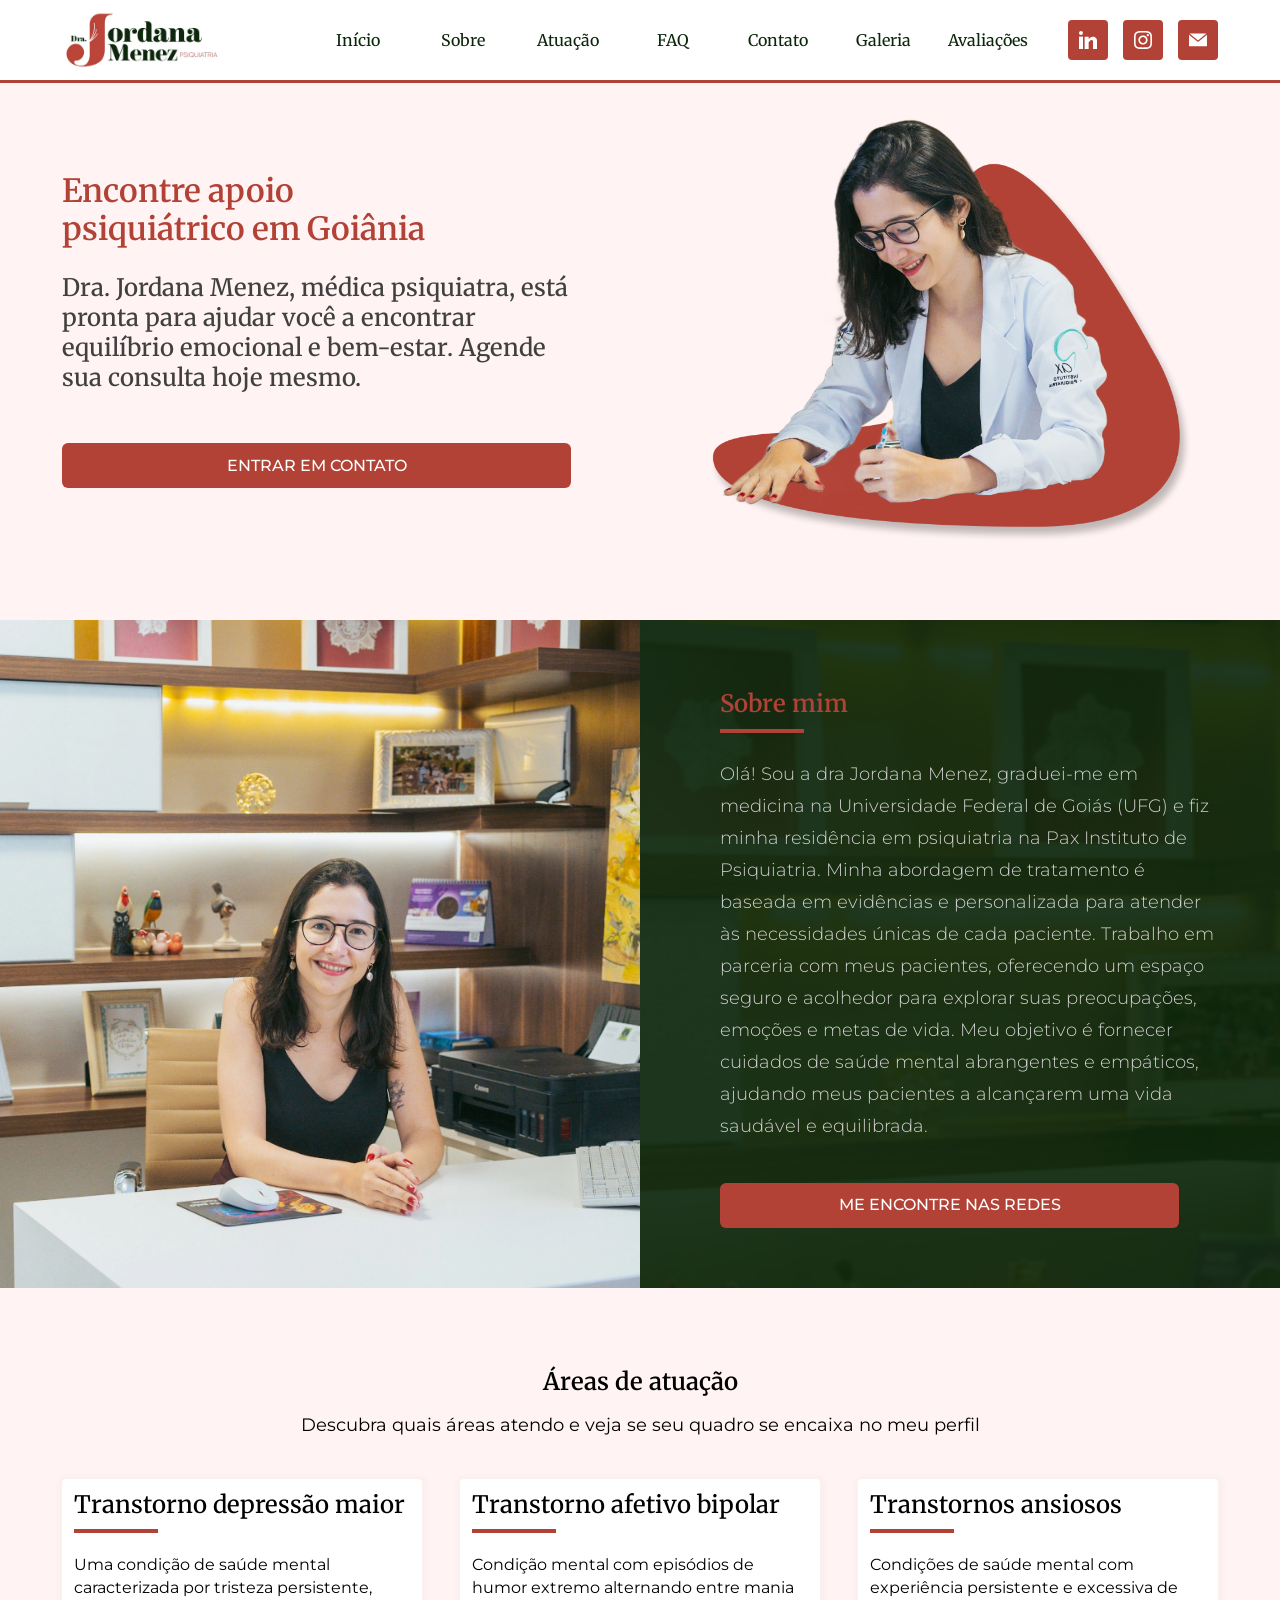
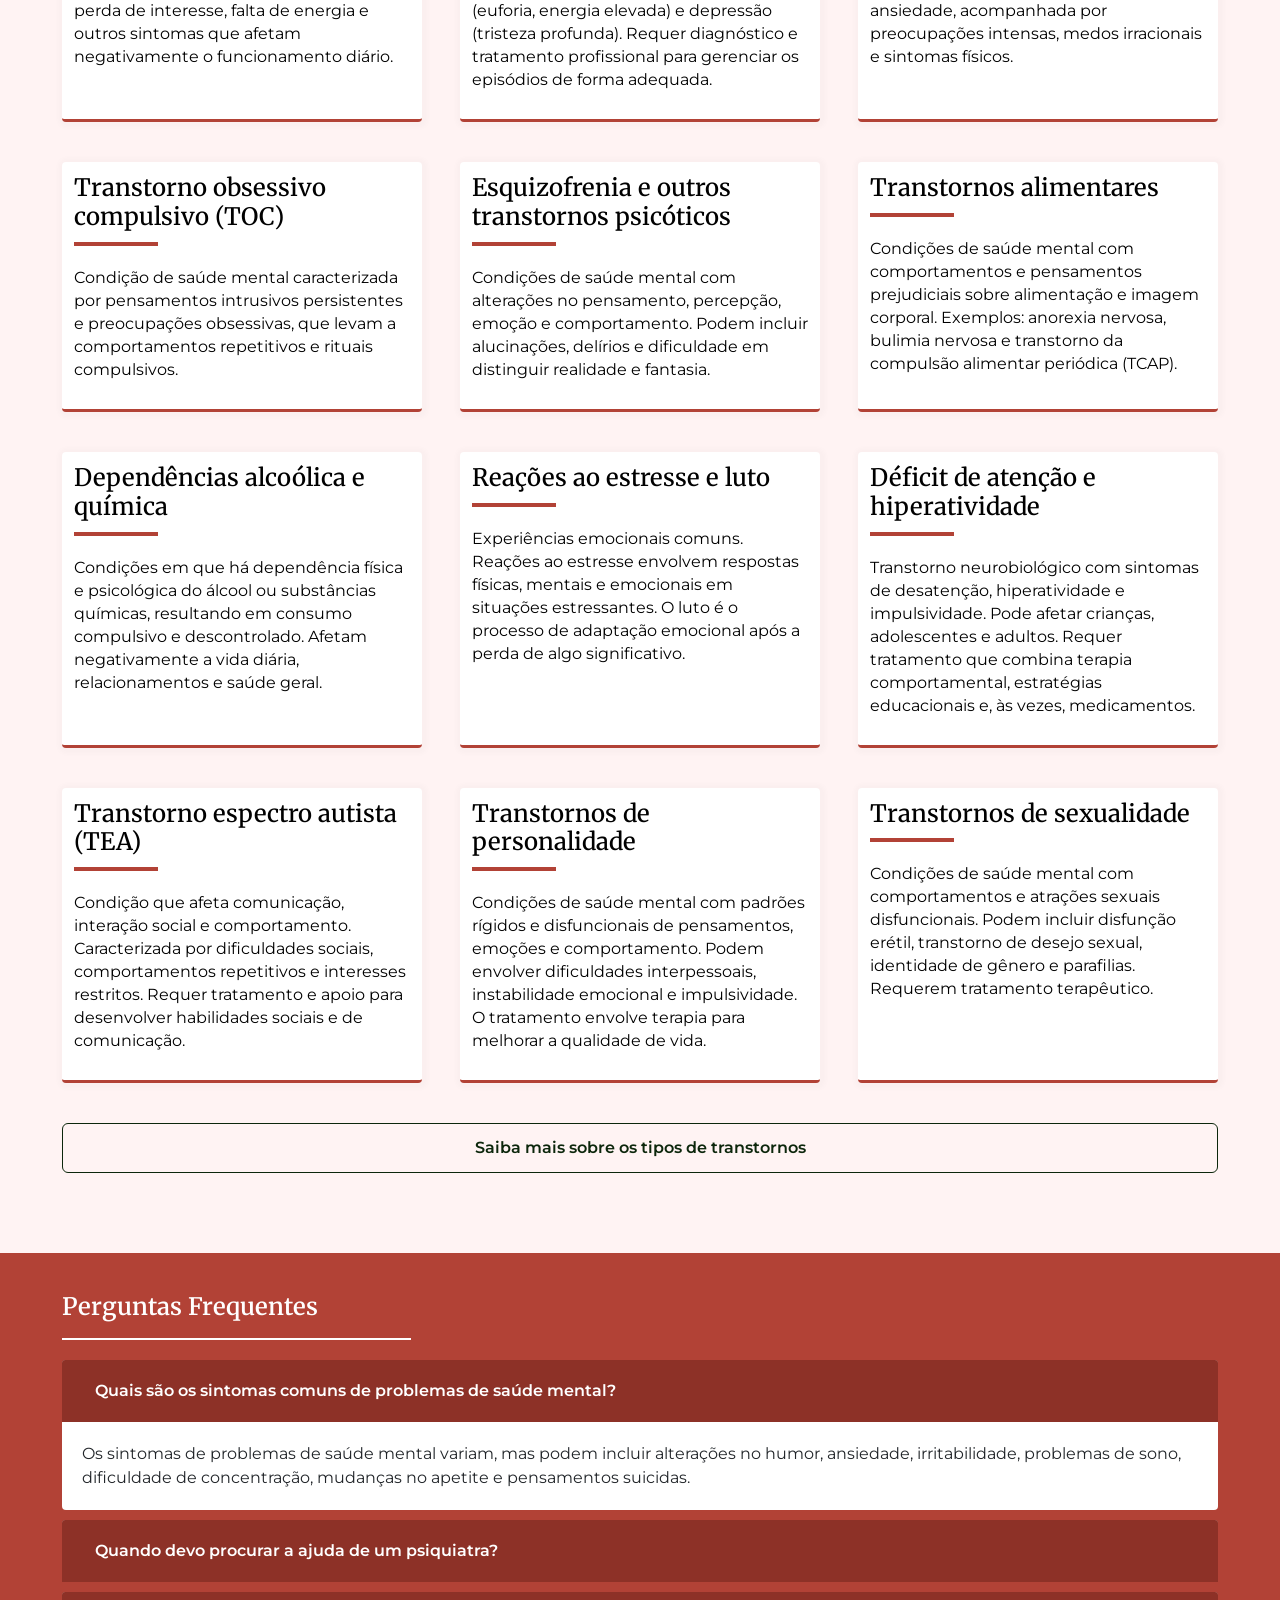
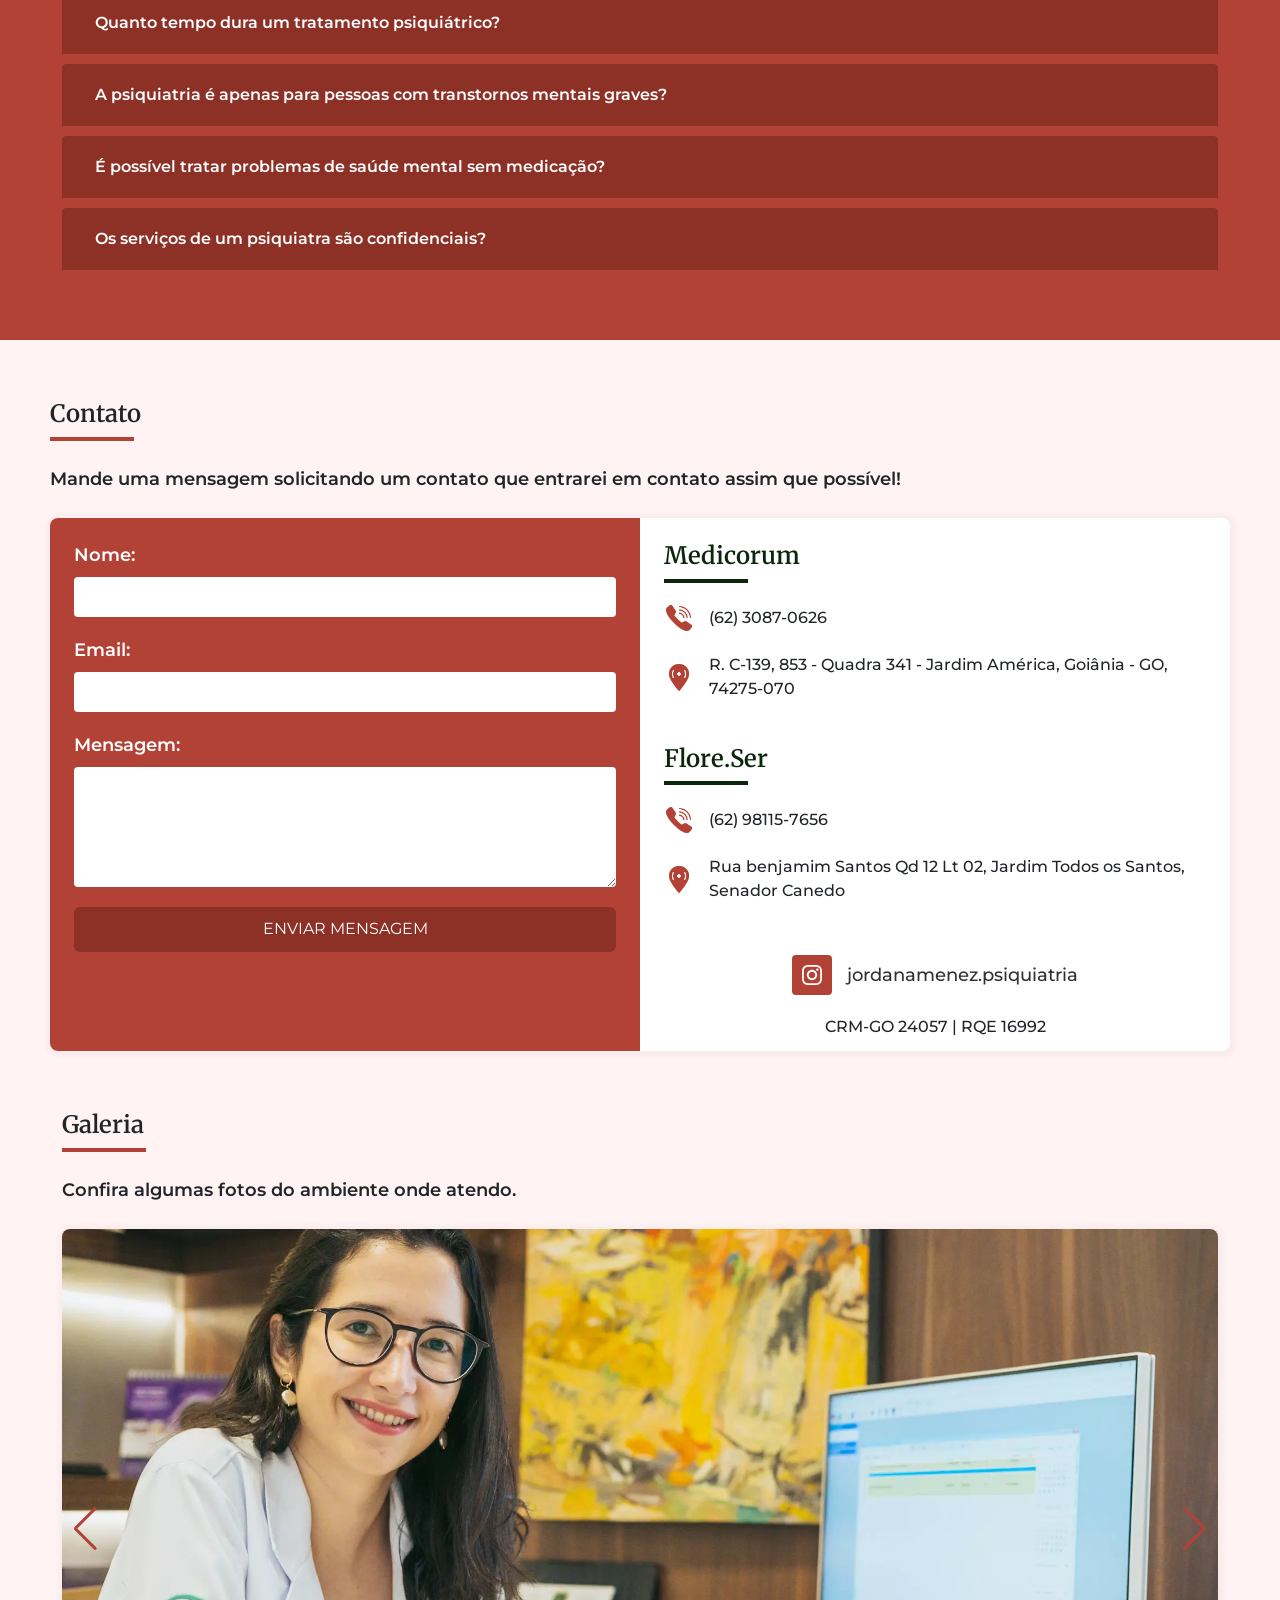
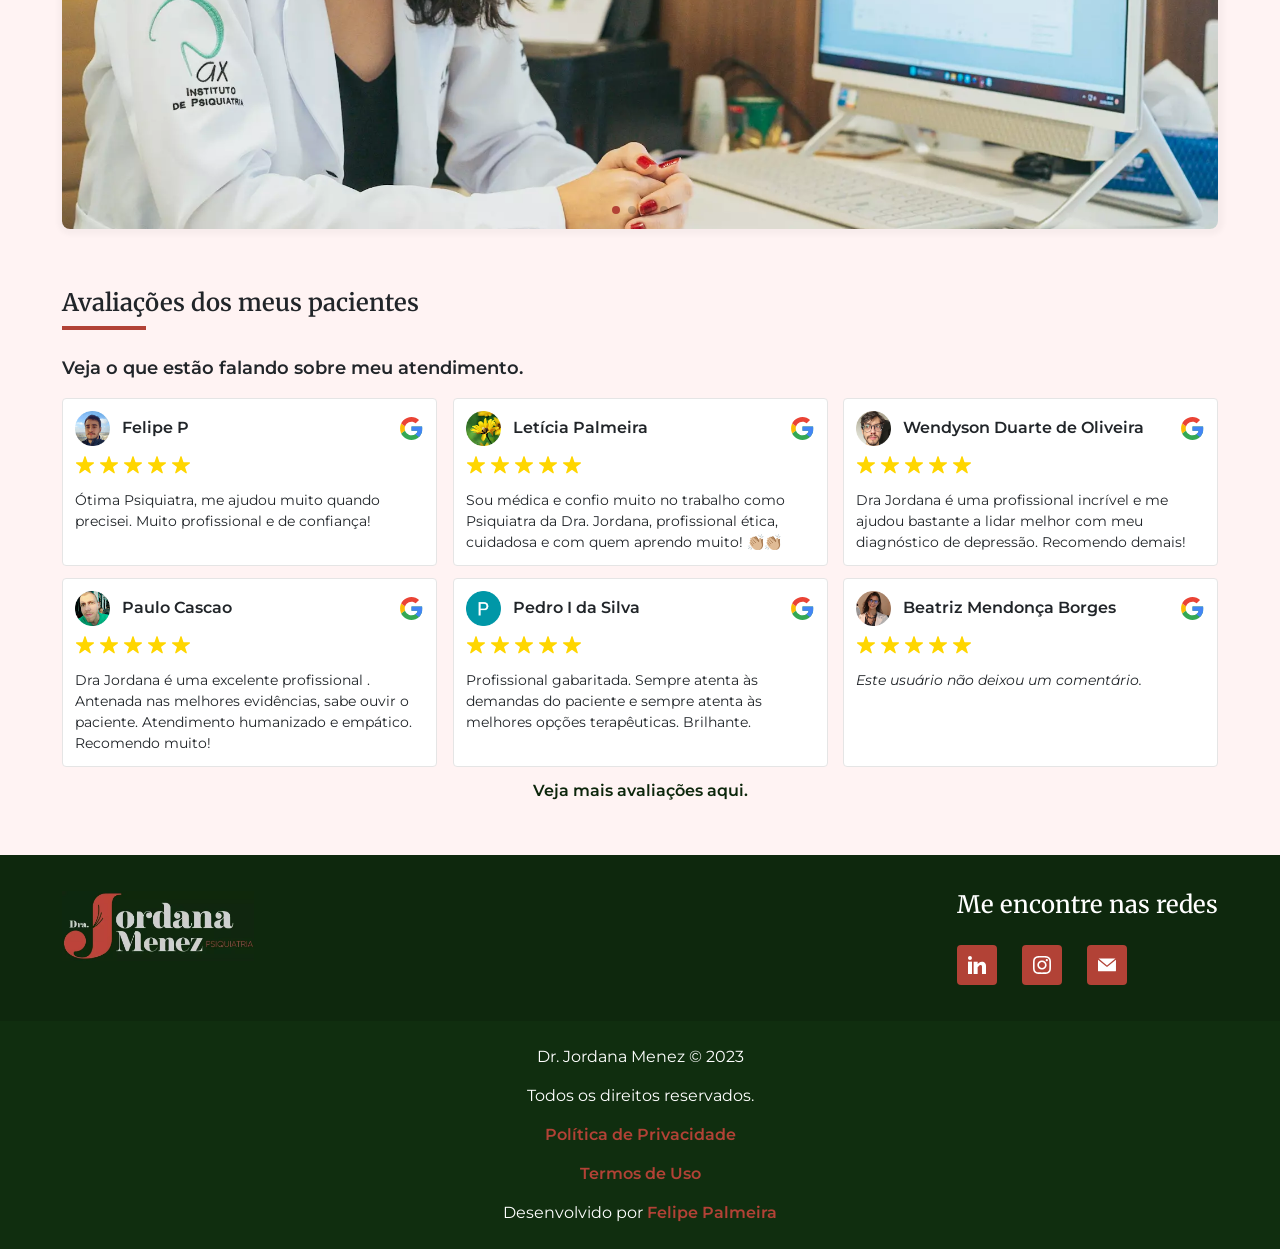
==== index.html @ 847c7969 "correção textos" ====
<!DOCTYPE html>
<html lang="en">
<head>
    <meta charset="UTF-8">
    <meta http-equiv="X-UA-Compatible" content="IE=edge">
    <meta name="viewport" content="width=device-width, initial-scale=1.0">
    <title>Dr. Jordana Menez - Psiquiatra</title>

    <!-- Estilos -->
    <link rel="stylesheet" href="assets/css/style.css">
    <link rel="stylesheet" href="assets/css/animation.css">
    
    <!-- Fontes -->
    <link rel="preconnect" href="https://fonts.googleapis.com">
    <link rel="preconnect" href="https://fonts.gstatic.com" crossorigin>
    <link href="https://fonts.googleapis.com/css2?family=Merriweather:ital,wght@0,300;0,400;0,700;1,300;1,400;1,700&display=swap" rel="stylesheet">
    <link rel="stylesheet" href="https://cdn.jsdelivr.net/npm/bootstrap@4.0.0/dist/css/bootstrap.min.css" integrity="sha384-Gn5384xqQ1aoWXA+058RXPxPg6fy4IWvTNh0E263XmFcJlSAwiGgFAW/dAiS6JXm" crossorigin="anonymous">

    <link rel="preconnect" href="https://fonts.googleapis.com">
    <link rel="preconnect" href="https://fonts.gstatic.com" crossorigin>
    <link href="https://fonts.googleapis.com/css2?family=Merriweather:ital,wght@0,300;0,400;0,700;1,300;1,400;1,700&family=Montserrat:ital,wght@0,200;0,300;0,400;0,500;0,600;1,200;1,300;1,400;1,500;1,600&display=swap" rel="stylesheet">

    <link rel="stylesheet" href="https://cdn.jsdelivr.net/npm/swiper@9/swiper-bundle.min.css"/>
    <link rel="icon" type="image/x-icon" href="favicon.ico">

    <!-- Scripts -->
    <script src="assets/js/script.js"></script>
    <script defer src="assets/js/animation.js"></script>
    <script src="https://code.jquery.com/jquery-3.2.1.slim.min.js" integrity="sha384-KJ3o2DKtIkvYIK3UENzmM7KCkRr/rE9/Qpg6aAZGJwFDMVNA/GpGFF93hXpG5KkN" crossorigin="anonymous"></script>
    <script src="https://cdn.jsdelivr.net/npm/popper.js@1.12.9/dist/umd/popper.min.js" integrity="sha384-ApNbgh9B+Y1QKtv3Rn7W3mgPxhU9K/ScQsAP7hUibX39j7fakFPskvXusvfa0b4Q" crossorigin="anonymous"></script>
    <script src="https://cdn.jsdelivr.net/npm/bootstrap@4.0.0/dist/js/bootstrap.min.js" integrity="sha384-JZR6Spejh4U02d8jOt6vLEHfe/JQGiRRSQQxSfFWpi1MquVdAyjUar5+76PVCmYl" crossorigin="anonymous"></script>
    <script src="https://cdn.jsdelivr.net/npm/swiper@9/swiper-bundle.min.js"></script>
</head>
<body>
    <header>
        <div class="center">
            <div class="topo-header">
                <div class="logo-header">
                    <img width="160px" src="assets/img/logo-jordana.webp" alt="Dr. Jordana Menez - Psiquiatra">
                </div>
                <nav>
                    <ul class="menu-header">
                        <a href="#section-home"><li>Início</li></a>
                        <a href="#section-sobre"><li>Sobre</li></a>
                        <a href="#section-atuacao"><li>Atuação</li></a>
                        <a href="#section-faq"><li>FAQ</li></a>
                        <a href="#section-contato"><li>Contato</li></a>
                        <a href="#section-galeria"><li>Galeria</li></a>
                        <a href="#section-avalicoes"><li>Avaliações</li></a>
                    </ul>
                    <div class="social-header">
                        <a href="https://www.linkedin.com/in/jordana-menez-867227261/" target="_blank"><img width="18px" height="18px" src="assets/img/icons/linkedin.svg" alt="Linkedin Dr. Jordana Menez"></a>
                        <a href="https://www.instagram.com/jordanamenez.psiquiatria/" target="_blank"><img width="18px" height="18px" src="assets/img/icons/instagram.svg" alt="Instagram Dr. Jordana Menez"></a>
                        <a href="mailto:jordanamenez.psiq@gmail.com" target="_blank"><img width="18px" height="18px" src="assets/img/icons/email.svg" alt="Email Dr. Jordana Menez"></a>
                    </div>
                </nav>
                <div class="btn-menu-mobile">
                    <img width="18px" height="18px" src="assets/img/icons/sandwitch.svg" alt="Menu">
                </div>
                <div class="menu-mobile">
                    <nav>
                        <ul class="menu-mobile-ul">
                            <a href="#section-home"><li>Início</li></a>
                            <a href="#section-sobre"><li>Sobre</li></a>
                            <a href="#section-atuacao"><li>Atuação</li></a>
                            <a href="#section-faq"><li>FAQ</li></a>
                            <a href="#section-contato"><li>Contato</li></a>
                            <a href="#section-galeria"><li>Galeria</li></a>
                            <a href="#section-avalicoes"><li>Avaliações</li></a>
                        </ul>
                        <hr style="margin:0;width:100%;border:1px solid #113e0f;">
                        <p style="font-weight: 600;color:#FFF;margin:0;text-align: center;">Me encontre nas redes:</p>
                        <div class="social-mobile">
                            <a href="https://www.linkedin.com/in/jordana-menez-867227261/" target="_blank"><img width="18px" height="18px" src="assets/img/icons/linkedin.svg" alt="Linkedin Dr. Jordana Menez"></a>
                            <a href="https://www.instagram.com/jordanamenez.psiquiatria/" target="_blank"><img width="18px" height="18px" src="assets/img/icons/instagram.svg" alt="Instagram Dr. Jordana Menez"></a>
                            <a href="mailto:jordanamenez.psiq@gmail.com" target="_blank"><img width="18px" height="18px" src="assets/img/icons/email.svg" alt="Email Dr. Jordana Menez"></a>
                        </div>
                    </nav>
                </div>
            </div>
        </div>
    </header>

    <div class="corpo-site" id="section-home">

        <section>
            <div class="start-home">
                <div class="center">
                    <div class="home-flex">
                        <div class="home-left">
                            <div class="title-home">
                                <h1>Encontre apoio psiquiátrico em Goiânia</h1> 
                            </div>
                            <div class="text-home">
                                <h4>Dra. Jordana Menez, médica psiquiatra, está pronta para ajudar você a encontrar equilíbrio emocional e bem-estar. Agende sua consulta hoje mesmo.</h4> 
                            </div>
                            <a data-anime="bottom" class="btn-red" href="#section-contato">ENTRAR EM CONTATO</a> 
                        </div>
                        <div class="home-right">
                            <div class="img-home">
                                <img src="assets/img/img-home.webp" alt="Jordana Menez">
                            </div>
                        </div>
                    </div>
                </div>
            </div>
        </section>

        <section id="section-sobre">
            <div class="sobre-mim">
                <div class="area-img-sobre-mim">
                    <img class="img-sobre-mim" src="assets/img/sobre-mim.webp" alt="Jordana Menez Psiquiatra">
                </div>
                <div class="area-bg-sobre-mim">
                    <img style="opacity: 0.08;" class="img-sobre-mim" src="assets/img/bg-sobre.webp" alt="Jordana Menez Psiquiatra">
                </div>
                <div class="center">
                    <div class="sobre-flex">
                        <div class="sobre-left">
                        </div>
                        <div class="sobre-right">
                            <h2>Sobre mim</h2>
                            <hr class="hr-low-red">
                            <p data-anime="right">Olá! Sou a dra Jordana Menez, graduei-me em medicina na Universidade Federal de Goiás (UFG) e fiz minha residência em psiquiatria na Pax Instituto de Psiquiatria. Minha abordagem de tratamento é baseada em evidências e personalizada para atender às necessidades únicas de cada paciente. Trabalho em parceria com meus pacientes, oferecendo um espaço seguro e acolhedor para explorar suas preocupações, emoções e metas de vida. Meu objetivo é fornecer cuidados de saúde mental abrangentes e empáticos, ajudando meus pacientes a alcançarem uma vida saudável e equilibrada.</p> 
                            <a data-anime="right" class="btn-red" href="#section-contato">ME ENCONTRE NAS REDES</a> 
                        </div>
                    </div>
                </div>
            </div>
        </section>

        <section id="section-atuacao">
            <div class="areas-atuacao">
                <div class="center">
                    <div class="atuacao">
                        <h2 data-anime="top">Áreas de atuação</h2>
                        <p>Descubra quais áreas atendo e veja se seu quadro se encaixa no meu perfil</p>
                    </div>                        
                    <div data-anime="left" class="lista-atuacao">
                        <a href="/paginas/transtorno-depressao-maior.html" class="atuacao-item">
                            <h4>Transtorno depressão maior</h4>
                            <hr class="hr-low-red">
                            <p>Uma condição de saúde mental caracterizada por tristeza persistente, perda de interesse, falta de energia e outros sintomas que afetam negativamente o funcionamento diário.</p>
                        </a>
                        <a href="/paginas/transtorno-afetivo-bipolar.html" class="atuacao-item">
                            <h4>Transtorno afetivo bipolar</h4>
                            <hr class="hr-low-red">
                            <p>Condição mental com episódios de humor extremo alternando entre mania (euforia, energia elevada) e depressão (tristeza profunda). Requer diagnóstico e tratamento profissional para gerenciar os episódios de forma adequada.</p>
                        </a>
                        <a href="/paginas/transtornos-ansiosos.html" class="atuacao-item">
                            <h4>Transtornos ansiosos</h4>
                            <hr class="hr-low-red">
                            <p>Condições de saúde mental com experiência persistente e excessiva de ansiedade, acompanhada por preocupações intensas, medos irracionais e sintomas físicos.</p>
                        </a>
                    </div>
                    <div data-anime="right" class="lista-atuacao">
                        <a href="/paginas/toc.html" class="atuacao-item">
                            <h4>Transtorno obsessivo compulsivo (TOC)</h4>
                            <hr class="hr-low-red">
                            <p>Condição de saúde mental caracterizada por pensamentos intrusivos persistentes e preocupações obsessivas, que levam a comportamentos repetitivos e rituais compulsivos.</p>
                        </a>
                        <a href="/paginas/esquizofrenia.html" class="atuacao-item">
                            <h4>Esquizofrenia e outros transtornos psicóticos</h4>
                            <hr class="hr-low-red">
                            <p>Condições de saúde mental com alterações no pensamento, percepção, emoção e comportamento. Podem incluir alucinações, delírios e dificuldade em distinguir realidade e fantasia.</p>
                        </a>
                        <a href="/paginas/transtornos-alimentares.html" class="atuacao-item">
                            <h4>Transtornos alimentares</h4>
                            <hr class="hr-low-red">
                            <p>Condições de saúde mental com comportamentos e pensamentos prejudiciais sobre alimentação e imagem corporal. Exemplos: anorexia nervosa, bulimia nervosa e transtorno da compulsão alimentar periódica (TCAP).</p>
                        </a>
                    </div>
                    <div data-anime="left" class="lista-atuacao">
                        <a href="/paginas/dependecias-alcoolica-e-quimica.html" class="atuacao-item">
                            <h4>Dependências alcoólica e química</h4>
                            <hr class="hr-low-red">
                            <p>Condições em que há dependência física e psicológica do álcool ou substâncias químicas, resultando em consumo compulsivo e descontrolado. Afetam negativamente a vida diária, relacionamentos e saúde geral.</p>
                        </a>
                        <a href="/paginas/reacoes-ao-estresse-e-luto.html" class="atuacao-item">
                            <h4>Reações ao estresse e luto</h4>
                            <hr class="hr-low-red">
                            <p>Experiências emocionais comuns. Reações ao estresse envolvem respostas físicas, mentais e emocionais em situações estressantes. O luto é o processo de adaptação emocional após a perda de algo significativo.</p>
                        </a>
                        <a href="/paginas/deficit-de-atencao-e-hiperatividade.html" class="atuacao-item">
                            <h4>Déficit de atenção e hiperatividade</h4>
                            <hr class="hr-low-red">
                            <p>Transtorno neurobiológico com sintomas de desatenção, hiperatividade e impulsividade. Pode afetar crianças, adolescentes e adultos. Requer tratamento que combina terapia comportamental, estratégias educacionais e, às vezes, medicamentos.</p>
                        </a>
                    </div>
                    <div data-anime="right" class="lista-atuacao">
                        <a href="/paginas/transtorno-espectro-autista.html" class="atuacao-item">
                            <h4>Transtorno espectro autista (TEA)</h4>
                            <hr class="hr-low-red">
                            <p>Condição que afeta comunicação, interação social e comportamento. Caracterizada por dificuldades sociais, comportamentos repetitivos e interesses restritos. Requer tratamento e apoio para desenvolver habilidades sociais e de comunicação.</p>
                        </a>
                        <a href="/paginas/transtornos-de-personalidade.html" class="atuacao-item">
                            <h4>Transtornos de personalidade</h4>
                            <hr class="hr-low-red">
                            <p>Condições de saúde mental com padrões rígidos e disfuncionais de pensamentos, emoções e comportamento. Podem envolver dificuldades interpessoais, instabilidade emocional e impulsividade. O tratamento envolve terapia para melhorar a qualidade de vida.</p>
                        </a>
                        <a href="/paginas/transtornos-de-sexualidade.html" class="atuacao-item">
                            <h4>Transtornos de sexualidade</h4>
                            <hr class="hr-low-red">
                            <p>Condições de saúde mental com comportamentos e atrações sexuais disfuncionais. Podem incluir disfunção erétil, transtorno de desejo sexual, identidade de gênero e parafilias. Requerem tratamento terapêutico.</p>
                        </a>
                    </div>

                    <div data-anime="top" class="lista-atuacao">
                        <div class="link-transtornos">
                            <a href="#">Saiba mais sobre os tipos de transtornos</a>
                        </div>
                    </div>
                </div>
            </div>
        </section>

        <section id="section-faq">
            <div class="faq">
                <div class="center">
                    <div class="area-faq">

                        <div class="area-faq-topo">
                            <h2>Perguntas Frequentes</h2>
                            <hr>
                        </div>

                        <div id="accordion">
                            <div class="card">
                                <div class="card-header" id="headingOne">
                                    <h5 class="mb-0">
                                        <button class="btn btn-link" data-toggle="collapse" data-target="#collapseOne" aria-expanded="true" aria-controls="collapseOne">
                                            Quais são os sintomas comuns de problemas de saúde mental?
                                        </button>
                                    </h5>
                                </div>
                                <div id="collapseOne" class="collapse show" aria-labelledby="headingOne" data-parent="#accordion">
                                    <div class="card-body">
                                        Os sintomas de problemas de saúde mental variam, mas podem incluir alterações no humor, ansiedade, irritabilidade, problemas de sono, dificuldade de concentração, mudanças no apetite e pensamentos suicidas.
                                    </div>
                                </div>
                            </div>

                            <div class="card">
                                <div class="card-header" id="headingTwo">
                                    <h5 class="mb-0">
                                        <button class="btn btn-link collapsed" data-toggle="collapse" data-target="#collapseTwo" aria-expanded="false" aria-controls="collapseTwo">
                                            Quando devo procurar a ajuda de um psiquiatra?
                                        </button>
                                    </h5>
                                </div>
                                <div id="collapseTwo" class="collapse" aria-labelledby="headingTwo" data-parent="#accordion">
                                    <div class="card-body">
                                        Você deve considerar buscar ajuda se estiver enfrentando dificuldades de sono, irritabilidade ou tristeza excessivas, pensamentos de morte, descontrole com gastos, bem como outras alterações que impactem na qualidade de vida.
                                    </div>
                                </div>
                            </div>

                            <!-- <div class="card">
                                <div class="card-header" id="headingThree">
                                    <h5 class="mb-0">
                                        <button class="btn btn-link collapsed" data-toggle="collapse" data-target="#collapseThree" aria-expanded="false" aria-controls="collapseThree">
                                            Quais são os tipos de tratamentos oferecidos pela psiquiatria?
                                        </button>
                                    </h5>
                                </div>
                                <div id="collapseThree" class="collapse" aria-labelledby="headingThree" data-parent="#accordion">
                                    <div class="card-body">
                                        A psiquiatria oferece uma variedade de tratamentos, incluindo psicoterapia, medicação, terapia cognitivo-comportamental, terapia de grupo e abordagens complementares, como a terapia ocupacional.
                                    </div>
                                </div>
                            </div> -->

                            <div class="card">
                                <div class="card-header" id="headingFour">
                                    <h5 class="mb-0">
                                        <button class="btn btn-link collapsed" data-toggle="collapse" data-target="#collapseFour" aria-expanded="false" aria-controls="collapseFour">
                                            Quanto tempo dura um tratamento psiquiátrico?
                                        </button>
                                    </h5>
                                </div>
                                <div id="collapseFour" class="collapse" aria-labelledby="headingFour" data-parent="#accordion">
                                    <div class="card-body">
                                        A duração do tratamento psiquiátrico varia de acordo com a gravidade do problema e as necessidades individuais. Pode ser de curto prazo para questões específicas ou de longo prazo para condições crônicas.
                                    </div>
                                </div>
                            </div>

                             <div class="card">
                                <div class="card-header" id="headingFive">
                                    <h5 class="mb-0">
                                        <button class="btn btn-link collapsed" data-toggle="collapse" data-target="#collapseFive" aria-expanded="false" aria-controls="collapseFive">
                                            A psiquiatria é apenas para pessoas com transtornos mentais graves?
                                        </button>
                                    </h5>
                                </div>
                                <div id="collapseFive" class="collapse" aria-labelledby="headingFive" data-parent="#accordion">
                                    <div class="card-body">
                                        Não, a psiquiatria é para pessoas com uma ampla gama de problemas de saúde mental, desde questões mais leves até transtornos mais graves. Um psiquiatra pode ajudar em diversas situações.
                                    </div>
                                </div>
                            </div>

                            <div class="card">
                                <div class="card-header" id="headingSix">
                                    <h5 class="mb-0">
                                        <button class="btn btn-link collapsed" data-toggle="collapse" data-target="#collapseSix" aria-expanded="false" aria-controls="collapseSix">
                                            É possível tratar problemas de saúde mental sem medicação?
                                        </button>
                                    </h5>
                                </div>
                                <div id="collapseSix" class="collapse" aria-labelledby="headingSix" data-parent="#accordion">
                                    <div class="card-body">
                                        Sim, o tratamento de problemas de saúde mental não se limita apenas à medicação. A terapia psicológica, como a psicoterapia, pode ser eficaz para muitas condições, e abordagens complementares, como mudanças no estilo de vida, também podem desempenhar um papel importante.
                                    </div>
                                </div>
                            </div>

                            <div class="card">
                                <div class="card-header" id="headingSeven">
                                    <h5 class="mb-0">
                                        <button class="btn btn-link collapsed" data-toggle="collapse" data-target="#collapseSeven" aria-expanded="false" aria-controls="collapseSeven">
                                            Os serviços de um psiquiatra são confidenciais?
                                        </button>
                                    </h5>
                                </div>
                                <div id="collapseSeven" class="collapse" aria-labelledby="headingSeven" data-parent="#accordion">
                                    <div class="card-body">
                                        Sim, os psiquiatras estão comprometidos com a confidencialidade dos pacientes. As informações compartilhadas durante as sessões são protegidas por lei, a menos que haja risco iminente para a segurança do paciente ou de terceiros.
                                    </div>
                                </div>
                            </div>
                        </div>

                    </div>
                </div>
            </div>
        </section>

        <section id="section-contato">
            <div class="area-contato">
                <div class="center">
                    <div class="contato-topo" data-anime="left">
                        <h2>Contato</h2>
                        <hr class="hr-low-red">
                        <p>Mande uma mensagem solicitando um contato que entrarei em contato assim que possível!</p>
                    </div>
                    <div class="contato-flex">
                        <div class="contato-left">
                            <form class="form-contato" action="https://formsubmit.co/felipeppdev@gmail.com" method="POST">
                                <div class="input-form">
                                    <label for="nome">Nome:</label>
                                    <input class="input-field" type="text" name="Nome" id="nome">
                                </div>
                                <div class="input-form">
                                    <label for="email">Email:</label>
                                    <input class="input-field" type="email" name="Email" id="email">
                                </div>
                                <div class="input-form">
                                    <label for="mensagem">Mensagem:</label>
                                    <textarea class="input-field" type="text" name="Mensagem" id="mensagem"></textarea>
                                </div>
                                
                                <input type="hidden" name="_subject" value="Novo Contato!">
                                <input type="text" name="_honey" style="display:none;">
                                <input type="hidden" name="_captcha" value="false">
                                <input type="hidden" name="_next" value="https://felipedpaula.github.io/drjordanamenez/#section-contato">

                                <div class="input-form">
                                    <input class="input-submit" type="submit" value="ENVIAR MENSAGEM">
                                </div>

                            </form>
                        </div>
                        <div class="contato-right" data-anime="right">
                            <div class="clinica-item">
                                <h4>Medicorum</h4>
                                <hr class="hr-green-low">
                                <div class="clinica-option">
                                    <img src="assets/img/icons/tel.png" width="30px" height="30px" alt="Telefone">
                                    <div class="option-txt">(62) 3087-0626</div>
                                </div>
                                <div class="clinica-option">
                                    <img src="assets/img/icons/local.png" width="30px" height="30px" alt="Local">
                                    <div class="option-txt">R. C-139, 853 - Quadra 341 - Jardim América, Goiânia - GO, 74275-070</div>
                                </div>
                            </div>
                            <div class="clinica-item">
                                <h4>Flore.Ser</h4>
                                <hr class="hr-green-low">
                                <div class="clinica-option">
                                    <img src="assets/img/icons/tel.png" width="30px" height="30px" alt="Telefone">
                                    <div class="option-txt">(62) 98115-7656</div>
                                </div>
                                <div class="clinica-option">
                                    <img src="assets/img/icons/local.png" width="30px" height="30px" alt="Local">
                                    <div class="option-txt">Rua benjamim Santos Qd 12 Lt 02, Jardim Todos os Santos, Senador Canedo</div>
                                </div>
                            </div>
                            <div class="crm-contato">
                                <a href="https://www.instagram.com/jordanamenez.psiquiatria/" target="_blank">
                                    <div class="ig-contato">
                                        <img src="assets/img/icons/instagram.svg" width="20px" height="20px" alt="CRM">
                                    </div>
                                    <span>
                                        jordanamenez.psiquiatria
                                    </span>
                                </a>
                                <div>
                                    CRM-GO 24057 | RQE 16992
                                </div>
                            </div>
                        </div>
                    </div>
                </div>
            </div>
        </section>

        <section id="section-galeria">
            <div class="center">
                <div class="galeria-topo">
                    <h2>Galeria</h2>
                    <hr class="hr-low-red">
                    <p>Confira algumas fotos do ambiente onde atendo.</p>
                </div>
                <div class="area-galeria">
                    <div class="swiper mySwiper">
                        <div class="swiper-wrapper">
                            <div class="swiper-slide">
                                <div class="img-slide">
                                    <img src="jordana/fotos/1.webp" alt="Jordana">
                                </div>
                            </div>
                            <div class="swiper-slide">
                                <div class="img-slide">
                                    <img src="jordana/fotos/2.webp" alt="Jordana">
                                </div>
                            </div>
                            <div class="swiper-slide">
                                <div class="img-slide">
                                    <img src="jordana/fotos/3.webp" alt="Jordana">
                                </div>
                            </div>
                            <div class="swiper-slide">
                                <div class="img-slide">
                                    <img src="jordana/fotos/4.webp" alt="Jordana">
                                </div>
                            </div>
                        </div>
                        <div class="swiper-button-next"></div>
                        <div class="swiper-button-prev"></div>
                        <div class="swiper-pagination"></div>
                    </div>
                </div>
            </div>
        </section>

        <section id="section-avalicoes">
            <div class="center">
                <div class="avaliacoes-topo">
                    <h2>Avaliações dos meus pacientes</h1>
                    <hr class="hr-low-red">
                    <p>Veja o que estão falando sobre meu atendimento.</p>
                </div>
                <div class="avalicoes-google">
                    <div class="avaliacao-item">
                        <div class="avaliacao-topo">
                            <div class="avaliacao-topo-img-nome">
                                <img width="35px" height="35px" src="assets/img/avalicoes/avaliacao1.webp" alt="Avaliação">
                                <div class="avaliacoes-topo-nome">
                                    Felipe P
                                </div>
                            </div>
                            <svg width="25px" height="25px" xmlns="http://www.w3.org/2000/svg" xmlns:xlink="http://www.w3.org/1999/xlink" viewBox="0 0 48 48"><defs><path id="a" d="M44.5 20H24v8.5h11.8C34.7 33.9 30.1 37 24 37c-7.2 0-13-5.8-13-13s5.8-13 13-13c3.1 0 5.9 1.1 8.1 2.9l6.4-6.4C34.6 4.1 29.6 2 24 2 11.8 2 2 11.8 2 24s9.8 22 22 22c11 0 21-8 21-22 0-1.3-.2-2.7-.5-4z"/></defs><clipPath id="b"><use xlink:href="#a" overflow="visible"/></clipPath><path clip-path="url(#b)" fill="#FBBC05" d="M0 37V11l17 13z"/><path clip-path="url(#b)" fill="#EA4335" d="M0 11l17 13 7-6.1L48 14V0H0z"/><path clip-path="url(#b)" fill="#34A853" d="M0 37l30-23 7.9 1L48 0v48H0z"/><path clip-path="url(#b)" fill="#4285F4" d="M48 48L17 24l-4-3 35-10z"/></svg>
                        </div>
                        <div class="avaliacao-texto">
                            <div>
                                <svg width="20" height="18" viewBox="0 0 31 29" fill="none" xmlns="http://www.w3.org/2000/svg">
                                    <path d="M14.5489 0.927048C14.8483 0.00573727 16.1517 0.00573998 16.4511 0.927051L19.2045 9.40122C19.3384 9.81324 19.7223 10.0922 20.1555 10.0922L29.0658 10.0922C30.0345 10.0922 30.4373 11.3318 29.6536 11.9012L22.445 17.1385C22.0945 17.3932 21.9479 17.8446 22.0818 18.2566L24.8352 26.7308C25.1345 27.6521 24.0801 28.4182 23.2963 27.8488L16.0878 22.6115C15.7373 22.3568 15.2627 22.3568 14.9122 22.6115L7.70365 27.8488C6.91994 28.4182 5.86546 27.6521 6.16481 26.7307L8.91824 18.2566C9.05211 17.8446 8.90545 17.3932 8.55497 17.1385L1.34641 11.9012C0.562692 11.3318 0.96547 10.0922 1.93419 10.0922L10.8445 10.0922C11.2777 10.0922 11.6616 9.81324 11.7955 9.40122L14.5489 0.927048Z" fill="#FFD600"/>
                                </svg>
                                <svg width="20" height="18" viewBox="0 0 31 29" fill="none" xmlns="http://www.w3.org/2000/svg">
                                    <path d="M14.5489 0.927048C14.8483 0.00573727 16.1517 0.00573998 16.4511 0.927051L19.2045 9.40122C19.3384 9.81324 19.7223 10.0922 20.1555 10.0922L29.0658 10.0922C30.0345 10.0922 30.4373 11.3318 29.6536 11.9012L22.445 17.1385C22.0945 17.3932 21.9479 17.8446 22.0818 18.2566L24.8352 26.7308C25.1345 27.6521 24.0801 28.4182 23.2963 27.8488L16.0878 22.6115C15.7373 22.3568 15.2627 22.3568 14.9122 22.6115L7.70365 27.8488C6.91994 28.4182 5.86546 27.6521 6.16481 26.7307L8.91824 18.2566C9.05211 17.8446 8.90545 17.3932 8.55497 17.1385L1.34641 11.9012C0.562692 11.3318 0.96547 10.0922 1.93419 10.0922L10.8445 10.0922C11.2777 10.0922 11.6616 9.81324 11.7955 9.40122L14.5489 0.927048Z" fill="#FFD600"/>
                                </svg>
                                <svg width="20" height="18" viewBox="0 0 31 29" fill="none" xmlns="http://www.w3.org/2000/svg">
                                    <path d="M14.5489 0.927048C14.8483 0.00573727 16.1517 0.00573998 16.4511 0.927051L19.2045 9.40122C19.3384 9.81324 19.7223 10.0922 20.1555 10.0922L29.0658 10.0922C30.0345 10.0922 30.4373 11.3318 29.6536 11.9012L22.445 17.1385C22.0945 17.3932 21.9479 17.8446 22.0818 18.2566L24.8352 26.7308C25.1345 27.6521 24.0801 28.4182 23.2963 27.8488L16.0878 22.6115C15.7373 22.3568 15.2627 22.3568 14.9122 22.6115L7.70365 27.8488C6.91994 28.4182 5.86546 27.6521 6.16481 26.7307L8.91824 18.2566C9.05211 17.8446 8.90545 17.3932 8.55497 17.1385L1.34641 11.9012C0.562692 11.3318 0.96547 10.0922 1.93419 10.0922L10.8445 10.0922C11.2777 10.0922 11.6616 9.81324 11.7955 9.40122L14.5489 0.927048Z" fill="#FFD600"/>
                                </svg>
                                <svg width="20" height="18" viewBox="0 0 31 29" fill="none" xmlns="http://www.w3.org/2000/svg">
                                    <path d="M14.5489 0.927048C14.8483 0.00573727 16.1517 0.00573998 16.4511 0.927051L19.2045 9.40122C19.3384 9.81324 19.7223 10.0922 20.1555 10.0922L29.0658 10.0922C30.0345 10.0922 30.4373 11.3318 29.6536 11.9012L22.445 17.1385C22.0945 17.3932 21.9479 17.8446 22.0818 18.2566L24.8352 26.7308C25.1345 27.6521 24.0801 28.4182 23.2963 27.8488L16.0878 22.6115C15.7373 22.3568 15.2627 22.3568 14.9122 22.6115L7.70365 27.8488C6.91994 28.4182 5.86546 27.6521 6.16481 26.7307L8.91824 18.2566C9.05211 17.8446 8.90545 17.3932 8.55497 17.1385L1.34641 11.9012C0.562692 11.3318 0.96547 10.0922 1.93419 10.0922L10.8445 10.0922C11.2777 10.0922 11.6616 9.81324 11.7955 9.40122L14.5489 0.927048Z" fill="#FFD600"/>
                                </svg>
                                <svg width="20" height="18" viewBox="0 0 31 29" fill="none" xmlns="http://www.w3.org/2000/svg">
                                    <path d="M14.5489 0.927048C14.8483 0.00573727 16.1517 0.00573998 16.4511 0.927051L19.2045 9.40122C19.3384 9.81324 19.7223 10.0922 20.1555 10.0922L29.0658 10.0922C30.0345 10.0922 30.4373 11.3318 29.6536 11.9012L22.445 17.1385C22.0945 17.3932 21.9479 17.8446 22.0818 18.2566L24.8352 26.7308C25.1345 27.6521 24.0801 28.4182 23.2963 27.8488L16.0878 22.6115C15.7373 22.3568 15.2627 22.3568 14.9122 22.6115L7.70365 27.8488C6.91994 28.4182 5.86546 27.6521 6.16481 26.7307L8.91824 18.2566C9.05211 17.8446 8.90545 17.3932 8.55497 17.1385L1.34641 11.9012C0.562692 11.3318 0.96547 10.0922 1.93419 10.0922L10.8445 10.0922C11.2777 10.0922 11.6616 9.81324 11.7955 9.40122L14.5489 0.927048Z" fill="#FFD600"/>
                                </svg>
                            </div>
                            <div>Ótima Psiquiatra, me ajudou muito quando precisei. Muito profissional e de confiança!</div>
                        </div>
                    </div>

                    <div class="avaliacao-item">
                        <div class="avaliacao-topo">
                            <div class="avaliacao-topo-img-nome">
                                <img width="35px" height="35px" src="assets/img/avalicoes/avaliacao2.webp" alt="Avaliação">
                                <div class="avaliacoes-topo-nome">
                                    Letícia Palmeira
                                </div>
                            </div>
                            <svg width="25px" height="25px" xmlns="http://www.w3.org/2000/svg" xmlns:xlink="http://www.w3.org/1999/xlink" viewBox="0 0 48 48"><defs><path id="a" d="M44.5 20H24v8.5h11.8C34.7 33.9 30.1 37 24 37c-7.2 0-13-5.8-13-13s5.8-13 13-13c3.1 0 5.9 1.1 8.1 2.9l6.4-6.4C34.6 4.1 29.6 2 24 2 11.8 2 2 11.8 2 24s9.8 22 22 22c11 0 21-8 21-22 0-1.3-.2-2.7-.5-4z"/></defs><clipPath id="b"><use xlink:href="#a" overflow="visible"/></clipPath><path clip-path="url(#b)" fill="#FBBC05" d="M0 37V11l17 13z"/><path clip-path="url(#b)" fill="#EA4335" d="M0 11l17 13 7-6.1L48 14V0H0z"/><path clip-path="url(#b)" fill="#34A853" d="M0 37l30-23 7.9 1L48 0v48H0z"/><path clip-path="url(#b)" fill="#4285F4" d="M48 48L17 24l-4-3 35-10z"/></svg>
                        </div>
                        <div class="avaliacao-texto">
                            <div>
                                <svg width="20" height="18" viewBox="0 0 31 29" fill="none" xmlns="http://www.w3.org/2000/svg">
                                    <path d="M14.5489 0.927048C14.8483 0.00573727 16.1517 0.00573998 16.4511 0.927051L19.2045 9.40122C19.3384 9.81324 19.7223 10.0922 20.1555 10.0922L29.0658 10.0922C30.0345 10.0922 30.4373 11.3318 29.6536 11.9012L22.445 17.1385C22.0945 17.3932 21.9479 17.8446 22.0818 18.2566L24.8352 26.7308C25.1345 27.6521 24.0801 28.4182 23.2963 27.8488L16.0878 22.6115C15.7373 22.3568 15.2627 22.3568 14.9122 22.6115L7.70365 27.8488C6.91994 28.4182 5.86546 27.6521 6.16481 26.7307L8.91824 18.2566C9.05211 17.8446 8.90545 17.3932 8.55497 17.1385L1.34641 11.9012C0.562692 11.3318 0.96547 10.0922 1.93419 10.0922L10.8445 10.0922C11.2777 10.0922 11.6616 9.81324 11.7955 9.40122L14.5489 0.927048Z" fill="#FFD600"/>
                                </svg>
                                <svg width="20" height="18" viewBox="0 0 31 29" fill="none" xmlns="http://www.w3.org/2000/svg">
                                    <path d="M14.5489 0.927048C14.8483 0.00573727 16.1517 0.00573998 16.4511 0.927051L19.2045 9.40122C19.3384 9.81324 19.7223 10.0922 20.1555 10.0922L29.0658 10.0922C30.0345 10.0922 30.4373 11.3318 29.6536 11.9012L22.445 17.1385C22.0945 17.3932 21.9479 17.8446 22.0818 18.2566L24.8352 26.7308C25.1345 27.6521 24.0801 28.4182 23.2963 27.8488L16.0878 22.6115C15.7373 22.3568 15.2627 22.3568 14.9122 22.6115L7.70365 27.8488C6.91994 28.4182 5.86546 27.6521 6.16481 26.7307L8.91824 18.2566C9.05211 17.8446 8.90545 17.3932 8.55497 17.1385L1.34641 11.9012C0.562692 11.3318 0.96547 10.0922 1.93419 10.0922L10.8445 10.0922C11.2777 10.0922 11.6616 9.81324 11.7955 9.40122L14.5489 0.927048Z" fill="#FFD600"/>
                                </svg>
                                <svg width="20" height="18" viewBox="0 0 31 29" fill="none" xmlns="http://www.w3.org/2000/svg">
                                    <path d="M14.5489 0.927048C14.8483 0.00573727 16.1517 0.00573998 16.4511 0.927051L19.2045 9.40122C19.3384 9.81324 19.7223 10.0922 20.1555 10.0922L29.0658 10.0922C30.0345 10.0922 30.4373 11.3318 29.6536 11.9012L22.445 17.1385C22.0945 17.3932 21.9479 17.8446 22.0818 18.2566L24.8352 26.7308C25.1345 27.6521 24.0801 28.4182 23.2963 27.8488L16.0878 22.6115C15.7373 22.3568 15.2627 22.3568 14.9122 22.6115L7.70365 27.8488C6.91994 28.4182 5.86546 27.6521 6.16481 26.7307L8.91824 18.2566C9.05211 17.8446 8.90545 17.3932 8.55497 17.1385L1.34641 11.9012C0.562692 11.3318 0.96547 10.0922 1.93419 10.0922L10.8445 10.0922C11.2777 10.0922 11.6616 9.81324 11.7955 9.40122L14.5489 0.927048Z" fill="#FFD600"/>
                                </svg>
                                <svg width="20" height="18" viewBox="0 0 31 29" fill="none" xmlns="http://www.w3.org/2000/svg">
                                    <path d="M14.5489 0.927048C14.8483 0.00573727 16.1517 0.00573998 16.4511 0.927051L19.2045 9.40122C19.3384 9.81324 19.7223 10.0922 20.1555 10.0922L29.0658 10.0922C30.0345 10.0922 30.4373 11.3318 29.6536 11.9012L22.445 17.1385C22.0945 17.3932 21.9479 17.8446 22.0818 18.2566L24.8352 26.7308C25.1345 27.6521 24.0801 28.4182 23.2963 27.8488L16.0878 22.6115C15.7373 22.3568 15.2627 22.3568 14.9122 22.6115L7.70365 27.8488C6.91994 28.4182 5.86546 27.6521 6.16481 26.7307L8.91824 18.2566C9.05211 17.8446 8.90545 17.3932 8.55497 17.1385L1.34641 11.9012C0.562692 11.3318 0.96547 10.0922 1.93419 10.0922L10.8445 10.0922C11.2777 10.0922 11.6616 9.81324 11.7955 9.40122L14.5489 0.927048Z" fill="#FFD600"/>
                                </svg>
                                <svg width="20" height="18" viewBox="0 0 31 29" fill="none" xmlns="http://www.w3.org/2000/svg">
                                    <path d="M14.5489 0.927048C14.8483 0.00573727 16.1517 0.00573998 16.4511 0.927051L19.2045 9.40122C19.3384 9.81324 19.7223 10.0922 20.1555 10.0922L29.0658 10.0922C30.0345 10.0922 30.4373 11.3318 29.6536 11.9012L22.445 17.1385C22.0945 17.3932 21.9479 17.8446 22.0818 18.2566L24.8352 26.7308C25.1345 27.6521 24.0801 28.4182 23.2963 27.8488L16.0878 22.6115C15.7373 22.3568 15.2627 22.3568 14.9122 22.6115L7.70365 27.8488C6.91994 28.4182 5.86546 27.6521 6.16481 26.7307L8.91824 18.2566C9.05211 17.8446 8.90545 17.3932 8.55497 17.1385L1.34641 11.9012C0.562692 11.3318 0.96547 10.0922 1.93419 10.0922L10.8445 10.0922C11.2777 10.0922 11.6616 9.81324 11.7955 9.40122L14.5489 0.927048Z" fill="#FFD600"/>
                                </svg>
                            </div>
                            <div>Sou médica e confio muito no trabalho como Psiquiatra da Dra. Jordana, profissional ética, cuidadosa e com quem aprendo muito! 👏🏼👏🏼</div>
                        </div>
                    </div>

                    <div class="avaliacao-item">
                        <div class="avaliacao-topo">
                            <div class="avaliacao-topo-img-nome">
                                <img width="35px" height="35px" src="assets/img/avalicoes/avaliacao3.webp" alt="Avaliação">
                                <div class="avaliacoes-topo-nome">
                                    Wendyson Duarte de Oliveira
                                </div>
                            </div>
                            <svg width="25px" height="25px" xmlns="http://www.w3.org/2000/svg" xmlns:xlink="http://www.w3.org/1999/xlink" viewBox="0 0 48 48"><defs><path id="a" d="M44.5 20H24v8.5h11.8C34.7 33.9 30.1 37 24 37c-7.2 0-13-5.8-13-13s5.8-13 13-13c3.1 0 5.9 1.1 8.1 2.9l6.4-6.4C34.6 4.1 29.6 2 24 2 11.8 2 2 11.8 2 24s9.8 22 22 22c11 0 21-8 21-22 0-1.3-.2-2.7-.5-4z"/></defs><clipPath id="b"><use xlink:href="#a" overflow="visible"/></clipPath><path clip-path="url(#b)" fill="#FBBC05" d="M0 37V11l17 13z"/><path clip-path="url(#b)" fill="#EA4335" d="M0 11l17 13 7-6.1L48 14V0H0z"/><path clip-path="url(#b)" fill="#34A853" d="M0 37l30-23 7.9 1L48 0v48H0z"/><path clip-path="url(#b)" fill="#4285F4" d="M48 48L17 24l-4-3 35-10z"/></svg>
                        </div>
                        <div class="avaliacao-texto">
                            <div>
                                <svg width="20" height="18" viewBox="0 0 31 29" fill="none" xmlns="http://www.w3.org/2000/svg">
                                    <path d="M14.5489 0.927048C14.8483 0.00573727 16.1517 0.00573998 16.4511 0.927051L19.2045 9.40122C19.3384 9.81324 19.7223 10.0922 20.1555 10.0922L29.0658 10.0922C30.0345 10.0922 30.4373 11.3318 29.6536 11.9012L22.445 17.1385C22.0945 17.3932 21.9479 17.8446 22.0818 18.2566L24.8352 26.7308C25.1345 27.6521 24.0801 28.4182 23.2963 27.8488L16.0878 22.6115C15.7373 22.3568 15.2627 22.3568 14.9122 22.6115L7.70365 27.8488C6.91994 28.4182 5.86546 27.6521 6.16481 26.7307L8.91824 18.2566C9.05211 17.8446 8.90545 17.3932 8.55497 17.1385L1.34641 11.9012C0.562692 11.3318 0.96547 10.0922 1.93419 10.0922L10.8445 10.0922C11.2777 10.0922 11.6616 9.81324 11.7955 9.40122L14.5489 0.927048Z" fill="#FFD600"/>
                                </svg>
                                <svg width="20" height="18" viewBox="0 0 31 29" fill="none" xmlns="http://www.w3.org/2000/svg">
                                    <path d="M14.5489 0.927048C14.8483 0.00573727 16.1517 0.00573998 16.4511 0.927051L19.2045 9.40122C19.3384 9.81324 19.7223 10.0922 20.1555 10.0922L29.0658 10.0922C30.0345 10.0922 30.4373 11.3318 29.6536 11.9012L22.445 17.1385C22.0945 17.3932 21.9479 17.8446 22.0818 18.2566L24.8352 26.7308C25.1345 27.6521 24.0801 28.4182 23.2963 27.8488L16.0878 22.6115C15.7373 22.3568 15.2627 22.3568 14.9122 22.6115L7.70365 27.8488C6.91994 28.4182 5.86546 27.6521 6.16481 26.7307L8.91824 18.2566C9.05211 17.8446 8.90545 17.3932 8.55497 17.1385L1.34641 11.9012C0.562692 11.3318 0.96547 10.0922 1.93419 10.0922L10.8445 10.0922C11.2777 10.0922 11.6616 9.81324 11.7955 9.40122L14.5489 0.927048Z" fill="#FFD600"/>
                                </svg>
                                <svg width="20" height="18" viewBox="0 0 31 29" fill="none" xmlns="http://www.w3.org/2000/svg">
                                    <path d="M14.5489 0.927048C14.8483 0.00573727 16.1517 0.00573998 16.4511 0.927051L19.2045 9.40122C19.3384 9.81324 19.7223 10.0922 20.1555 10.0922L29.0658 10.0922C30.0345 10.0922 30.4373 11.3318 29.6536 11.9012L22.445 17.1385C22.0945 17.3932 21.9479 17.8446 22.0818 18.2566L24.8352 26.7308C25.1345 27.6521 24.0801 28.4182 23.2963 27.8488L16.0878 22.6115C15.7373 22.3568 15.2627 22.3568 14.9122 22.6115L7.70365 27.8488C6.91994 28.4182 5.86546 27.6521 6.16481 26.7307L8.91824 18.2566C9.05211 17.8446 8.90545 17.3932 8.55497 17.1385L1.34641 11.9012C0.562692 11.3318 0.96547 10.0922 1.93419 10.0922L10.8445 10.0922C11.2777 10.0922 11.6616 9.81324 11.7955 9.40122L14.5489 0.927048Z" fill="#FFD600"/>
                                </svg>
                                <svg width="20" height="18" viewBox="0 0 31 29" fill="none" xmlns="http://www.w3.org/2000/svg">
                                    <path d="M14.5489 0.927048C14.8483 0.00573727 16.1517 0.00573998 16.4511 0.927051L19.2045 9.40122C19.3384 9.81324 19.7223 10.0922 20.1555 10.0922L29.0658 10.0922C30.0345 10.0922 30.4373 11.3318 29.6536 11.9012L22.445 17.1385C22.0945 17.3932 21.9479 17.8446 22.0818 18.2566L24.8352 26.7308C25.1345 27.6521 24.0801 28.4182 23.2963 27.8488L16.0878 22.6115C15.7373 22.3568 15.2627 22.3568 14.9122 22.6115L7.70365 27.8488C6.91994 28.4182 5.86546 27.6521 6.16481 26.7307L8.91824 18.2566C9.05211 17.8446 8.90545 17.3932 8.55497 17.1385L1.34641 11.9012C0.562692 11.3318 0.96547 10.0922 1.93419 10.0922L10.8445 10.0922C11.2777 10.0922 11.6616 9.81324 11.7955 9.40122L14.5489 0.927048Z" fill="#FFD600"/>
                                </svg>
                                <svg width="20" height="18" viewBox="0 0 31 29" fill="none" xmlns="http://www.w3.org/2000/svg">
                                    <path d="M14.5489 0.927048C14.8483 0.00573727 16.1517 0.00573998 16.4511 0.927051L19.2045 9.40122C19.3384 9.81324 19.7223 10.0922 20.1555 10.0922L29.0658 10.0922C30.0345 10.0922 30.4373 11.3318 29.6536 11.9012L22.445 17.1385C22.0945 17.3932 21.9479 17.8446 22.0818 18.2566L24.8352 26.7308C25.1345 27.6521 24.0801 28.4182 23.2963 27.8488L16.0878 22.6115C15.7373 22.3568 15.2627 22.3568 14.9122 22.6115L7.70365 27.8488C6.91994 28.4182 5.86546 27.6521 6.16481 26.7307L8.91824 18.2566C9.05211 17.8446 8.90545 17.3932 8.55497 17.1385L1.34641 11.9012C0.562692 11.3318 0.96547 10.0922 1.93419 10.0922L10.8445 10.0922C11.2777 10.0922 11.6616 9.81324 11.7955 9.40122L14.5489 0.927048Z" fill="#FFD600"/>
                                </svg>
                            </div>
                            <div>Dra Jordana é uma profissional incrível e me ajudou bastante a lidar melhor com meu diagnóstico de depressão. Recomendo demais!</div>
                        </div>
                    </div>

                    <div class="avaliacao-item">
                        <div class="avaliacao-topo">
                            <div class="avaliacao-topo-img-nome">
                                <img width="35px" height="35px" src="assets/img/avalicoes/avaliacao4.webp" alt="Avaliação">
                                <div class="avaliacoes-topo-nome">
                                    Paulo Cascao
                                </div>
                            </div>
                            <svg width="25px" height="25px" xmlns="http://www.w3.org/2000/svg" xmlns:xlink="http://www.w3.org/1999/xlink" viewBox="0 0 48 48"><defs><path id="a" d="M44.5 20H24v8.5h11.8C34.7 33.9 30.1 37 24 37c-7.2 0-13-5.8-13-13s5.8-13 13-13c3.1 0 5.9 1.1 8.1 2.9l6.4-6.4C34.6 4.1 29.6 2 24 2 11.8 2 2 11.8 2 24s9.8 22 22 22c11 0 21-8 21-22 0-1.3-.2-2.7-.5-4z"/></defs><clipPath id="b"><use xlink:href="#a" overflow="visible"/></clipPath><path clip-path="url(#b)" fill="#FBBC05" d="M0 37V11l17 13z"/><path clip-path="url(#b)" fill="#EA4335" d="M0 11l17 13 7-6.1L48 14V0H0z"/><path clip-path="url(#b)" fill="#34A853" d="M0 37l30-23 7.9 1L48 0v48H0z"/><path clip-path="url(#b)" fill="#4285F4" d="M48 48L17 24l-4-3 35-10z"/></svg>
                        </div>
                        <div class="avaliacao-texto">
                            <div>
                                <svg width="20" height="18" viewBox="0 0 31 29" fill="none" xmlns="http://www.w3.org/2000/svg">
                                    <path d="M14.5489 0.927048C14.8483 0.00573727 16.1517 0.00573998 16.4511 0.927051L19.2045 9.40122C19.3384 9.81324 19.7223 10.0922 20.1555 10.0922L29.0658 10.0922C30.0345 10.0922 30.4373 11.3318 29.6536 11.9012L22.445 17.1385C22.0945 17.3932 21.9479 17.8446 22.0818 18.2566L24.8352 26.7308C25.1345 27.6521 24.0801 28.4182 23.2963 27.8488L16.0878 22.6115C15.7373 22.3568 15.2627 22.3568 14.9122 22.6115L7.70365 27.8488C6.91994 28.4182 5.86546 27.6521 6.16481 26.7307L8.91824 18.2566C9.05211 17.8446 8.90545 17.3932 8.55497 17.1385L1.34641 11.9012C0.562692 11.3318 0.96547 10.0922 1.93419 10.0922L10.8445 10.0922C11.2777 10.0922 11.6616 9.81324 11.7955 9.40122L14.5489 0.927048Z" fill="#FFD600"/>
                                </svg>
                                <svg width="20" height="18" viewBox="0 0 31 29" fill="none" xmlns="http://www.w3.org/2000/svg">
                                    <path d="M14.5489 0.927048C14.8483 0.00573727 16.1517 0.00573998 16.4511 0.927051L19.2045 9.40122C19.3384 9.81324 19.7223 10.0922 20.1555 10.0922L29.0658 10.0922C30.0345 10.0922 30.4373 11.3318 29.6536 11.9012L22.445 17.1385C22.0945 17.3932 21.9479 17.8446 22.0818 18.2566L24.8352 26.7308C25.1345 27.6521 24.0801 28.4182 23.2963 27.8488L16.0878 22.6115C15.7373 22.3568 15.2627 22.3568 14.9122 22.6115L7.70365 27.8488C6.91994 28.4182 5.86546 27.6521 6.16481 26.7307L8.91824 18.2566C9.05211 17.8446 8.90545 17.3932 8.55497 17.1385L1.34641 11.9012C0.562692 11.3318 0.96547 10.0922 1.93419 10.0922L10.8445 10.0922C11.2777 10.0922 11.6616 9.81324 11.7955 9.40122L14.5489 0.927048Z" fill="#FFD600"/>
                                </svg>
                                <svg width="20" height="18" viewBox="0 0 31 29" fill="none" xmlns="http://www.w3.org/2000/svg">
                                    <path d="M14.5489 0.927048C14.8483 0.00573727 16.1517 0.00573998 16.4511 0.927051L19.2045 9.40122C19.3384 9.81324 19.7223 10.0922 20.1555 10.0922L29.0658 10.0922C30.0345 10.0922 30.4373 11.3318 29.6536 11.9012L22.445 17.1385C22.0945 17.3932 21.9479 17.8446 22.0818 18.2566L24.8352 26.7308C25.1345 27.6521 24.0801 28.4182 23.2963 27.8488L16.0878 22.6115C15.7373 22.3568 15.2627 22.3568 14.9122 22.6115L7.70365 27.8488C6.91994 28.4182 5.86546 27.6521 6.16481 26.7307L8.91824 18.2566C9.05211 17.8446 8.90545 17.3932 8.55497 17.1385L1.34641 11.9012C0.562692 11.3318 0.96547 10.0922 1.93419 10.0922L10.8445 10.0922C11.2777 10.0922 11.6616 9.81324 11.7955 9.40122L14.5489 0.927048Z" fill="#FFD600"/>
                                </svg>
                                <svg width="20" height="18" viewBox="0 0 31 29" fill="none" xmlns="http://www.w3.org/2000/svg">
                                    <path d="M14.5489 0.927048C14.8483 0.00573727 16.1517 0.00573998 16.4511 0.927051L19.2045 9.40122C19.3384 9.81324 19.7223 10.0922 20.1555 10.0922L29.0658 10.0922C30.0345 10.0922 30.4373 11.3318 29.6536 11.9012L22.445 17.1385C22.0945 17.3932 21.9479 17.8446 22.0818 18.2566L24.8352 26.7308C25.1345 27.6521 24.0801 28.4182 23.2963 27.8488L16.0878 22.6115C15.7373 22.3568 15.2627 22.3568 14.9122 22.6115L7.70365 27.8488C6.91994 28.4182 5.86546 27.6521 6.16481 26.7307L8.91824 18.2566C9.05211 17.8446 8.90545 17.3932 8.55497 17.1385L1.34641 11.9012C0.562692 11.3318 0.96547 10.0922 1.93419 10.0922L10.8445 10.0922C11.2777 10.0922 11.6616 9.81324 11.7955 9.40122L14.5489 0.927048Z" fill="#FFD600"/>
                                </svg>
                                <svg width="20" height="18" viewBox="0 0 31 29" fill="none" xmlns="http://www.w3.org/2000/svg">
                                    <path d="M14.5489 0.927048C14.8483 0.00573727 16.1517 0.00573998 16.4511 0.927051L19.2045 9.40122C19.3384 9.81324 19.7223 10.0922 20.1555 10.0922L29.0658 10.0922C30.0345 10.0922 30.4373 11.3318 29.6536 11.9012L22.445 17.1385C22.0945 17.3932 21.9479 17.8446 22.0818 18.2566L24.8352 26.7308C25.1345 27.6521 24.0801 28.4182 23.2963 27.8488L16.0878 22.6115C15.7373 22.3568 15.2627 22.3568 14.9122 22.6115L7.70365 27.8488C6.91994 28.4182 5.86546 27.6521 6.16481 26.7307L8.91824 18.2566C9.05211 17.8446 8.90545 17.3932 8.55497 17.1385L1.34641 11.9012C0.562692 11.3318 0.96547 10.0922 1.93419 10.0922L10.8445 10.0922C11.2777 10.0922 11.6616 9.81324 11.7955 9.40122L14.5489 0.927048Z" fill="#FFD600"/>
                                </svg>
                            </div>
                            <div>Dra Jordana é uma excelente profissional . Antenada nas melhores evidências, sabe ouvir o paciente. Atendimento humanizado e empático. Recomendo muito!</div>
                        </div>
                    </div>

                    <div class="avaliacao-item">
                        <div class="avaliacao-topo">
                            <div class="avaliacao-topo-img-nome">
                                <img width="35px" height="35px" src="assets/img/avalicoes/avaliacao5.webp" alt="Avaliação">
                                <div class="avaliacoes-topo-nome">
                                    Pedro I da Silva
                                </div>
                            </div>
                            <svg width="25px" height="25px" xmlns="http://www.w3.org/2000/svg" xmlns:xlink="http://www.w3.org/1999/xlink" viewBox="0 0 48 48"><defs><path id="a" d="M44.5 20H24v8.5h11.8C34.7 33.9 30.1 37 24 37c-7.2 0-13-5.8-13-13s5.8-13 13-13c3.1 0 5.9 1.1 8.1 2.9l6.4-6.4C34.6 4.1 29.6 2 24 2 11.8 2 2 11.8 2 24s9.8 22 22 22c11 0 21-8 21-22 0-1.3-.2-2.7-.5-4z"/></defs><clipPath id="b"><use xlink:href="#a" overflow="visible"/></clipPath><path clip-path="url(#b)" fill="#FBBC05" d="M0 37V11l17 13z"/><path clip-path="url(#b)" fill="#EA4335" d="M0 11l17 13 7-6.1L48 14V0H0z"/><path clip-path="url(#b)" fill="#34A853" d="M0 37l30-23 7.9 1L48 0v48H0z"/><path clip-path="url(#b)" fill="#4285F4" d="M48 48L17 24l-4-3 35-10z"/></svg>
                        </div>
                        <div class="avaliacao-texto">
                            <div>
                                <svg width="20" height="18" viewBox="0 0 31 29" fill="none" xmlns="http://www.w3.org/2000/svg">
                                    <path d="M14.5489 0.927048C14.8483 0.00573727 16.1517 0.00573998 16.4511 0.927051L19.2045 9.40122C19.3384 9.81324 19.7223 10.0922 20.1555 10.0922L29.0658 10.0922C30.0345 10.0922 30.4373 11.3318 29.6536 11.9012L22.445 17.1385C22.0945 17.3932 21.9479 17.8446 22.0818 18.2566L24.8352 26.7308C25.1345 27.6521 24.0801 28.4182 23.2963 27.8488L16.0878 22.6115C15.7373 22.3568 15.2627 22.3568 14.9122 22.6115L7.70365 27.8488C6.91994 28.4182 5.86546 27.6521 6.16481 26.7307L8.91824 18.2566C9.05211 17.8446 8.90545 17.3932 8.55497 17.1385L1.34641 11.9012C0.562692 11.3318 0.96547 10.0922 1.93419 10.0922L10.8445 10.0922C11.2777 10.0922 11.6616 9.81324 11.7955 9.40122L14.5489 0.927048Z" fill="#FFD600"/>
                                </svg>
                                <svg width="20" height="18" viewBox="0 0 31 29" fill="none" xmlns="http://www.w3.org/2000/svg">
                                    <path d="M14.5489 0.927048C14.8483 0.00573727 16.1517 0.00573998 16.4511 0.927051L19.2045 9.40122C19.3384 9.81324 19.7223 10.0922 20.1555 10.0922L29.0658 10.0922C30.0345 10.0922 30.4373 11.3318 29.6536 11.9012L22.445 17.1385C22.0945 17.3932 21.9479 17.8446 22.0818 18.2566L24.8352 26.7308C25.1345 27.6521 24.0801 28.4182 23.2963 27.8488L16.0878 22.6115C15.7373 22.3568 15.2627 22.3568 14.9122 22.6115L7.70365 27.8488C6.91994 28.4182 5.86546 27.6521 6.16481 26.7307L8.91824 18.2566C9.05211 17.8446 8.90545 17.3932 8.55497 17.1385L1.34641 11.9012C0.562692 11.3318 0.96547 10.0922 1.93419 10.0922L10.8445 10.0922C11.2777 10.0922 11.6616 9.81324 11.7955 9.40122L14.5489 0.927048Z" fill="#FFD600"/>
                                </svg>
                                <svg width="20" height="18" viewBox="0 0 31 29" fill="none" xmlns="http://www.w3.org/2000/svg">
                                    <path d="M14.5489 0.927048C14.8483 0.00573727 16.1517 0.00573998 16.4511 0.927051L19.2045 9.40122C19.3384 9.81324 19.7223 10.0922 20.1555 10.0922L29.0658 10.0922C30.0345 10.0922 30.4373 11.3318 29.6536 11.9012L22.445 17.1385C22.0945 17.3932 21.9479 17.8446 22.0818 18.2566L24.8352 26.7308C25.1345 27.6521 24.0801 28.4182 23.2963 27.8488L16.0878 22.6115C15.7373 22.3568 15.2627 22.3568 14.9122 22.6115L7.70365 27.8488C6.91994 28.4182 5.86546 27.6521 6.16481 26.7307L8.91824 18.2566C9.05211 17.8446 8.90545 17.3932 8.55497 17.1385L1.34641 11.9012C0.562692 11.3318 0.96547 10.0922 1.93419 10.0922L10.8445 10.0922C11.2777 10.0922 11.6616 9.81324 11.7955 9.40122L14.5489 0.927048Z" fill="#FFD600"/>
                                </svg>
                                <svg width="20" height="18" viewBox="0 0 31 29" fill="none" xmlns="http://www.w3.org/2000/svg">
                                    <path d="M14.5489 0.927048C14.8483 0.00573727 16.1517 0.00573998 16.4511 0.927051L19.2045 9.40122C19.3384 9.81324 19.7223 10.0922 20.1555 10.0922L29.0658 10.0922C30.0345 10.0922 30.4373 11.3318 29.6536 11.9012L22.445 17.1385C22.0945 17.3932 21.9479 17.8446 22.0818 18.2566L24.8352 26.7308C25.1345 27.6521 24.0801 28.4182 23.2963 27.8488L16.0878 22.6115C15.7373 22.3568 15.2627 22.3568 14.9122 22.6115L7.70365 27.8488C6.91994 28.4182 5.86546 27.6521 6.16481 26.7307L8.91824 18.2566C9.05211 17.8446 8.90545 17.3932 8.55497 17.1385L1.34641 11.9012C0.562692 11.3318 0.96547 10.0922 1.93419 10.0922L10.8445 10.0922C11.2777 10.0922 11.6616 9.81324 11.7955 9.40122L14.5489 0.927048Z" fill="#FFD600"/>
                                </svg>
                                <svg width="20" height="18" viewBox="0 0 31 29" fill="none" xmlns="http://www.w3.org/2000/svg">
                                    <path d="M14.5489 0.927048C14.8483 0.00573727 16.1517 0.00573998 16.4511 0.927051L19.2045 9.40122C19.3384 9.81324 19.7223 10.0922 20.1555 10.0922L29.0658 10.0922C30.0345 10.0922 30.4373 11.3318 29.6536 11.9012L22.445 17.1385C22.0945 17.3932 21.9479 17.8446 22.0818 18.2566L24.8352 26.7308C25.1345 27.6521 24.0801 28.4182 23.2963 27.8488L16.0878 22.6115C15.7373 22.3568 15.2627 22.3568 14.9122 22.6115L7.70365 27.8488C6.91994 28.4182 5.86546 27.6521 6.16481 26.7307L8.91824 18.2566C9.05211 17.8446 8.90545 17.3932 8.55497 17.1385L1.34641 11.9012C0.562692 11.3318 0.96547 10.0922 1.93419 10.0922L10.8445 10.0922C11.2777 10.0922 11.6616 9.81324 11.7955 9.40122L14.5489 0.927048Z" fill="#FFD600"/>
                                </svg>
                            </div>
                            <div>
                                Profissional gabaritada. Sempre atenta às demandas do paciente e sempre atenta às melhores opções terapêuticas. Brilhante.
                            </div>
                        </div>
                    </div>

                    <div class="avaliacao-item">
                        <div class="avaliacao-topo">
                            <div class="avaliacao-topo-img-nome">
                                <img width="35px" height="35px" src="assets/img/avalicoes/avaliacao6.webp" alt="Avaliação">
                                <div class="avaliacoes-topo-nome">
                                    Beatriz Mendonça Borges
                                </div>
                            </div>
                            <svg width="25px" height="25px" xmlns="http://www.w3.org/2000/svg" xmlns:xlink="http://www.w3.org/1999/xlink" viewBox="0 0 48 48"><defs><path id="a" d="M44.5 20H24v8.5h11.8C34.7 33.9 30.1 37 24 37c-7.2 0-13-5.8-13-13s5.8-13 13-13c3.1 0 5.9 1.1 8.1 2.9l6.4-6.4C34.6 4.1 29.6 2 24 2 11.8 2 2 11.8 2 24s9.8 22 22 22c11 0 21-8 21-22 0-1.3-.2-2.7-.5-4z"/></defs><clipPath id="b"><use xlink:href="#a" overflow="visible"/></clipPath><path clip-path="url(#b)" fill="#FBBC05" d="M0 37V11l17 13z"/><path clip-path="url(#b)" fill="#EA4335" d="M0 11l17 13 7-6.1L48 14V0H0z"/><path clip-path="url(#b)" fill="#34A853" d="M0 37l30-23 7.9 1L48 0v48H0z"/><path clip-path="url(#b)" fill="#4285F4" d="M48 48L17 24l-4-3 35-10z"/></svg>
                        </div>
                        <div class="avaliacao-texto">
                            <div>
                                <svg width="20" height="18" viewBox="0 0 31 29" fill="none" xmlns="http://www.w3.org/2000/svg">
                                    <path d="M14.5489 0.927048C14.8483 0.00573727 16.1517 0.00573998 16.4511 0.927051L19.2045 9.40122C19.3384 9.81324 19.7223 10.0922 20.1555 10.0922L29.0658 10.0922C30.0345 10.0922 30.4373 11.3318 29.6536 11.9012L22.445 17.1385C22.0945 17.3932 21.9479 17.8446 22.0818 18.2566L24.8352 26.7308C25.1345 27.6521 24.0801 28.4182 23.2963 27.8488L16.0878 22.6115C15.7373 22.3568 15.2627 22.3568 14.9122 22.6115L7.70365 27.8488C6.91994 28.4182 5.86546 27.6521 6.16481 26.7307L8.91824 18.2566C9.05211 17.8446 8.90545 17.3932 8.55497 17.1385L1.34641 11.9012C0.562692 11.3318 0.96547 10.0922 1.93419 10.0922L10.8445 10.0922C11.2777 10.0922 11.6616 9.81324 11.7955 9.40122L14.5489 0.927048Z" fill="#FFD600"/>
                                </svg>
                                <svg width="20" height="18" viewBox="0 0 31 29" fill="none" xmlns="http://www.w3.org/2000/svg">
                                    <path d="M14.5489 0.927048C14.8483 0.00573727 16.1517 0.00573998 16.4511 0.927051L19.2045 9.40122C19.3384 9.81324 19.7223 10.0922 20.1555 10.0922L29.0658 10.0922C30.0345 10.0922 30.4373 11.3318 29.6536 11.9012L22.445 17.1385C22.0945 17.3932 21.9479 17.8446 22.0818 18.2566L24.8352 26.7308C25.1345 27.6521 24.0801 28.4182 23.2963 27.8488L16.0878 22.6115C15.7373 22.3568 15.2627 22.3568 14.9122 22.6115L7.70365 27.8488C6.91994 28.4182 5.86546 27.6521 6.16481 26.7307L8.91824 18.2566C9.05211 17.8446 8.90545 17.3932 8.55497 17.1385L1.34641 11.9012C0.562692 11.3318 0.96547 10.0922 1.93419 10.0922L10.8445 10.0922C11.2777 10.0922 11.6616 9.81324 11.7955 9.40122L14.5489 0.927048Z" fill="#FFD600"/>
                                </svg>
                                <svg width="20" height="18" viewBox="0 0 31 29" fill="none" xmlns="http://www.w3.org/2000/svg">
                                    <path d="M14.5489 0.927048C14.8483 0.00573727 16.1517 0.00573998 16.4511 0.927051L19.2045 9.40122C19.3384 9.81324 19.7223 10.0922 20.1555 10.0922L29.0658 10.0922C30.0345 10.0922 30.4373 11.3318 29.6536 11.9012L22.445 17.1385C22.0945 17.3932 21.9479 17.8446 22.0818 18.2566L24.8352 26.7308C25.1345 27.6521 24.0801 28.4182 23.2963 27.8488L16.0878 22.6115C15.7373 22.3568 15.2627 22.3568 14.9122 22.6115L7.70365 27.8488C6.91994 28.4182 5.86546 27.6521 6.16481 26.7307L8.91824 18.2566C9.05211 17.8446 8.90545 17.3932 8.55497 17.1385L1.34641 11.9012C0.562692 11.3318 0.96547 10.0922 1.93419 10.0922L10.8445 10.0922C11.2777 10.0922 11.6616 9.81324 11.7955 9.40122L14.5489 0.927048Z" fill="#FFD600"/>
                                </svg>
                                <svg width="20" height="18" viewBox="0 0 31 29" fill="none" xmlns="http://www.w3.org/2000/svg">
                                    <path d="M14.5489 0.927048C14.8483 0.00573727 16.1517 0.00573998 16.4511 0.927051L19.2045 9.40122C19.3384 9.81324 19.7223 10.0922 20.1555 10.0922L29.0658 10.0922C30.0345 10.0922 30.4373 11.3318 29.6536 11.9012L22.445 17.1385C22.0945 17.3932 21.9479 17.8446 22.0818 18.2566L24.8352 26.7308C25.1345 27.6521 24.0801 28.4182 23.2963 27.8488L16.0878 22.6115C15.7373 22.3568 15.2627 22.3568 14.9122 22.6115L7.70365 27.8488C6.91994 28.4182 5.86546 27.6521 6.16481 26.7307L8.91824 18.2566C9.05211 17.8446 8.90545 17.3932 8.55497 17.1385L1.34641 11.9012C0.562692 11.3318 0.96547 10.0922 1.93419 10.0922L10.8445 10.0922C11.2777 10.0922 11.6616 9.81324 11.7955 9.40122L14.5489 0.927048Z" fill="#FFD600"/>
                                </svg>
                                <svg width="20" height="18" viewBox="0 0 31 29" fill="none" xmlns="http://www.w3.org/2000/svg">
                                    <path d="M14.5489 0.927048C14.8483 0.00573727 16.1517 0.00573998 16.4511 0.927051L19.2045 9.40122C19.3384 9.81324 19.7223 10.0922 20.1555 10.0922L29.0658 10.0922C30.0345 10.0922 30.4373 11.3318 29.6536 11.9012L22.445 17.1385C22.0945 17.3932 21.9479 17.8446 22.0818 18.2566L24.8352 26.7308C25.1345 27.6521 24.0801 28.4182 23.2963 27.8488L16.0878 22.6115C15.7373 22.3568 15.2627 22.3568 14.9122 22.6115L7.70365 27.8488C6.91994 28.4182 5.86546 27.6521 6.16481 26.7307L8.91824 18.2566C9.05211 17.8446 8.90545 17.3932 8.55497 17.1385L1.34641 11.9012C0.562692 11.3318 0.96547 10.0922 1.93419 10.0922L10.8445 10.0922C11.2777 10.0922 11.6616 9.81324 11.7955 9.40122L14.5489 0.927048Z" fill="#FFD600"/>
                                </svg>
                            </div>
                            <div><i>Este usuário não deixou um comentário.</i></div>
                        </div>
                    </div>
                </div>

                <div class="link-google-avaliacoes">
                    <a target="_blank" href="https://www.google.com/search?q=dr+jordana+menez&oq=Dr+&aqs=chrome.1.69i57j69i59j69i60j69i65j69i60l2j69i65l2.2928j0j1&sourceid=chrome&ie=UTF-8#lrd=0x935ef10858f9d54d:0xc58cefd4d7d6f6b0,1,,,,">Veja mais avaliações aqui.</a>
                </div>
            </div>
        </section>

    </div>

    <footer>
        <div class="center">
            <div class="footer-content">
                <div class="logo-footer">
                    <img src="assets/img/logo-dark.webp" height="70px" alt="Psiquiatra Jordana Menez">
                </div>
                <div class="footer-right">
                    <h4>Me encontre nas redes</h4>
                    <div class="social-footer">
                        <a href="https://www.linkedin.com/in/jordana-menez-867227261/" target="_blank"><img width="18px" height="18px" src="assets/img/icons/linkedin.svg" alt="Linkedin Dr. Jordana Menez"></a>
                        <a href="https://www.instagram.com/jordanamenez.psiquiatria/" target="_blank"><img width="18px" height="18px" src="assets/img/icons/instagram.svg" alt="Instagram Dr. Jordana Menez"></a>
                        <a href="mailto:jordanamenez.psiq@gmail.com" target="_blank"><img width="18px" height="18px" src="assets/img/icons/email.svg" alt="Email Dr. Jordana Menez"></a>
                    </div>
                </div>
            </div>
        </div>
        <div class="rodape">
             <div>Dr. Jordana Menez © 2023</div> 
             <div>Todos os direitos reservados.</div>
             <a href="politica-privacidade.html">Política de Privacidade</a> 
             <a href="termos-uso.html">Termos de Uso</a>
             <div>Desenvolvido por <a href="https://www.instagram.com/felipdpp/">Felipe Palmeira</a></div>
        </div>

        <!-- <a class="wpp-flutuante" href="#">
            <img width="60px" src="assets/img/icons/wpp-flutuante.png" alt="Whatsapp">
        </a> -->
    </footer>

    <script>
        var swiper = new Swiper(".mySwiper", {
          slidesPerView: 1,
          spaceBetween: 30,
          loop: true,
          pagination: {
            el: ".swiper-pagination",
            clickable: true,
          },
          navigation: {
            nextEl: ".swiper-button-next",
            prevEl: ".swiper-button-prev",
          },
        });
    </script>
</body>
</html>
---- assets/css/style.css ----
* {
    box-sizing: border-box;
    font-family: 'Montserrat', sans-serif;
}
:root {
    --vermelho-p: #B24236;
    --verde-p: #0C260B;
    --sans-serif: font-family: 'Montserrat', sans-serif;
    --serif: font-family: 'Merriweather', serif;
}
body {
    margin: 0;
}
.corpo-site {
    padding-top: 80px;
}
section {
    overflow: hidden;
    background-color: #fff3f3;;
}
.center {
    width: 100%;
    max-width: 1180px;
    margin: auto;
}
header {
    background-color: #FFF;
    position: fixed;
    top: 0;
    width: 100%;
    z-index: 10;
    border-bottom: 3px solid var(--vermelho-p);
}
.hr-low-red {
    width: 80px;
    margin: 0;
    border: 2px solid var(--vermelho-p);
    background-color: var(--vermelho-p);
}
.hr-green-low {
    width: 80px;
    margin: 0;
    border: 2px solid var(--verde-p);
    background-color: var(--verde-p);
}
.topo-header {
    position: relative;
    width: 100%;
    height: 80px;
    padding: 0 12px;
    background-color: #FFF;
    display: flex;
    align-items: center;
    justify-content: space-between;
}
.menu-header {
    padding: 0;
    display: flex;
    list-style: none;
    gap: 5px;
    margin: 0;
}
.menu-header a:hover {
    text-decoration: none;
}
.menu-header li {
    width: 100px;
    display: flex;
    justify-content: center;
    align-items: center;
    height: 40px;
    font-size: 16px;
    color: var(--verde-p);
    font-family: 'Merriweather', serif;
    cursor: pointer;
    border-radius: 4px;
    transition: 0.1s;
}
.menu-header li:hover {
    border-bottom: 2px solid var(--vermelho-p);
    height: 38px;
    color: var(--vermelho-p);
}
.topo-header  nav {
    display: flex;
    gap: 30px;
}
.social-header {
    height: 40px;
    display: flex;
    align-items: center;
    gap: 15px;
}
.social-header a,
.ig-contato {
    width: 40px;
    height: 40px;
    background-color: var(--vermelho-p);
    display: flex;
    justify-content: center;
    align-items: center;
    border-radius: 4px;
}
.btn-menu-mobile {
    width: 40px;
    height: 40px;
    display: none;
    justify-content: center;
    align-items: center;
    background-color: var(--vermelho-p);
    border-radius: 4px;
    cursor: pointer;
}
.menu-mobile {
    position: absolute;
    height: 100vh;
    background-color: var(--verde-p);
    right: 0px;
    top: 100%;
    z-index: 5;
    display: flex;
    flex-direction: column;
    width: 0px;
    overflow: hidden;
    transition: 0.4s;
}
.menu-mobile nav {
    width: 100%;
    display: flex;
    flex-direction: column;
    padding: 24px 12px;
}
.menu-mobile-ul {
    padding: 0;
    list-style: none;
    display: flex;
    flex-direction: column;
    gap: 12px;
}
.menu-mobile-ul li {
    width: 100%;
    height: 40px;
    border-radius: 6px;
    color: #FFF;
    display: flex;
    justify-content: center;
    align-items: center;
    background-color: #0f2c0e;
}
.social-mobile {
    width: 100%;
    display: flex;
    justify-content: center;
    align-items: center;
    gap: 30px;
}
.social-mobile a {
    width: 40px;
    height: 40px;
    background-color: var(--vermelho-p);
    display: flex;
    justify-content: center;
    align-items: center;
    border-radius: 4px;
}
.start-home {
    margin-top: 20px;
}
.home-flex {
    width: 100%;
    display: flex;
    justify-content: space-between;
}
.home-left,
.home-right {
    width: 50%;
    padding: 12px;
    height: 460px;
}
.home-right {
    display: flex;
    justify-content: flex-end;
}
.home-left {
    display: flex;
    justify-content: center;
    align-items: flex-start;
    flex-direction: column;
}
.title-home {
    width: 420px;
}
.title-home h1 {
    font-size: 32px !important;
    color: var(--vermelho-p);
    margin: 0;
    font-family: 'Merriweather', serif;
    font-weight: 600;
}
.text-home h4 {
    font-size: 20px;
    margin: 0;
    color: #404040;
    line-height: 30px;
    font-family: 'Montserrat', sans-serif;
}
.text-home {
    margin: 25px 0;
    width: 90%;
}
.btn-red {
    margin-top: 25px;
    width: 90%;
    background-color: var(--vermelho-p);
    color: #FFF;
    height: 45px;
    display: flex;
    justify-content: center;
    align-items: center;
    border-radius: 6px;
    cursor: pointer;
    font-family: 'Montserrat', sans-serif;
    font-weight: 500;
    text-decoration: none;
}
.btn-red:hover {
    color: #FFF;
}
.img-home {
    width: 90%;
    height: 400px;
}
.img-home img {
    width: 95%;
}
.sobre-mim {
    z-index: 5;
    margin-top: 60px;
    position: relative;
    background-color: var(--verde-p);
    padding: 60px 0;
}
.sobre-flex {
    width: 100%;
    display: flex;
    color: #FFF;
}
.sobre-left {
    width: 50%;
}
.sobre-right {
    padding: 0px 0px 0px 80px;
    width: 50%;
    display: flex;
    flex-direction: column;
    justify-content: flex-start;
    align-items: flex-start;
}
.area-img-sobre-mim {
    position: absolute;
    left: 0;
    top: 0;
    width: 50%;
    height: 100%;
    overflow: hidden;
    background-color: #dadada;
}
.area-bg-sobre-mim {
    position: absolute;
    right: 0;
    top: 0;
    width: 50%;
    height: 100%;
    overflow: hidden;
}
.img-sobre-mim {
    position: absolute;
    right: 0;
    top: 0px;
    width: 100%;
    height: 100%;
    object-fit: cover;
}
.sobre-right h2 {
    font-size: 32px;
    color: var(--vermelho-p);
    margin: 10px 0;
    font-family: 'Merriweather', sans-serif;
    font-weight: 600;
}
.sobre-right p {
    margin-top: 25px;
    font-size: 18px;
    font-weight: 300;
    color: #cfcfcf;
    line-height: 32px;
    padding-right: 12px;
    font-family: 'Montserrat', sans-serif;
}
.sobre-right p,
.sobre-right h2,
.sobre-right hr,
.sobre-right.btn-red {
    z-index: 3;
}
.areas-atuacao {
    width: 100%;
    padding-top: 80px;
}
.areas-atuacao h2 {
    margin: 0;
}
.atuacao-area {
    width: 100%;
    height: 200px;
    border-top: 1px solid #FFF;
}
.atuacao {
    padding: 0 12px;
    width: 100%;
    display: flex;
    flex-direction: column;
    align-items: center;
}
.atuacao h2 {
    color: #000;
    font-family: 'Merriweather', sans-serif;
    font-size: 32px;
    margin-bottom: 15px;
    font-weight: 600;
}
.atuacao p {
    margin: 0;
    color: #000;
    font-size: 18px;
    font-family: 'Montserrat', sans-serif;
}
.lista-atuacao {
    margin-top: 40px;
    width: 100%;
    display: flex;
    justify-content: space-between;
    gap: 15px;
    padding: 0 12px;
}
.atuacao-item {
    width: 100%;
    max-width: 360px;
    padding: 12px;
    /* border: 2px solid var(--vermelho-p); */
    box-shadow: 1px 1px 5px 5px #00000005;
    border-radius: 4px;
    background-color: #FFF;
    border-bottom: 3px solid var(--vermelho-p);
    text-decoration: none;
    color: #000;
}
.atuacao-item:hover {
    color: #000;
    text-decoration: none;
}
.atuacao-item h4 {
    margin: 0;
    font-family: 'Merriweather', sans-serif;
    margin-bottom: 10px;
}
.atuacao-item p {
    font-size: 16px;
    line-height: 23px;
    margin-top: 20px;
    font-family: 'Montserrat', sans-serif;
}
.link-transtornos {
    padding: 12px;
    border: 1px solid var(--verde-p);
    width: 100%;
    border-radius: 6px;
    display: flex;
    justify-content: center;
    transition: 0.3s;
}
.link-transtornos a {
    transition: 0.3s;
    font-weight: 600;
    color: var(--verde-p);
    font-weight: 600;
    font-family: 'Montserrat', sans-serif;
}
.link-transtornos:hover {
    background-color: var(--verde-p);
}
.link-transtornos:hover a {
    color: #FFF !important;
    text-decoration: none;
}
.faq {
    margin-top: 80px;
    width: 100%;
    background-color: var(--vermelho-p);
    padding: 40px 0 60px 0;
}
.area-faq {
    padding: 0 12px;
}
.area-faq-topo {
    width: 100%;
    display: flex;
    flex-direction: column;
    align-items: flex-start;
}
.area-faq-topo h2 {
    font-weight: 600;
    color: #FFF;
    font-family: 'Merriweather', sans-serif;
    margin: 0;
}
.area-faq-topo hr {
    border: 1px solid #FFF;
    width: 30%;
    margin-left: 0;
    margin-bottom: 20px;
}
.card {
    border: 0 !important;
    margin-bottom: 10px !important;
}
.card-header {
    background-color: #8d3127 !important;
    border: #8d3127 !important;
    outline: 0 !important;
}
.btn-link {
    color: #FFF !important;
    font-weight: 600 !important;
}
.area-contato {
    padding: 60px 12px;
}
.contato-topo {
    width: 100%;
}
.contato-topo h2,
.avaliacoes-topo h2 {
    font-weight: 600;
    font-family: 'Merriweather', sans-serif;
}
.contato-topo p,
.avaliacoes-topo p {
    margin-top: 25px;
    font-size: 18px;
    font-family: 'Montserrat', sans-serif;
    font-weight: 600;
}
.contato-flex {
    width: 100%;
    display: flex;
    min-height: 400px;
    background-color: #FFF;
    box-shadow: 1px 1px 5px 5px #00000008;
    margin-top: 25px;
    border-radius: 8px;
    overflow: hidden;
}
.contato-left {
    width: 50%;
    background-color: var(--vermelho-p);
}
.form-contato {
    width: 100%;
    height: 100%;
    border-radius: 6px;
    padding: 24px;
}
.input-form {
    display: flex;
    flex-direction: column;
    margin-bottom: 20px;
}
.input-form label {
    color: #FFF;
    font-weight: 600;
    font-size: 18px;
    font-family: 'Montserrat', sans-serif;
}
.contato-right {
    width: 50%;
    padding: 12px 24px;
    display: flex;
    flex-direction: column;
}
.clinica-item {
    width: 100%;
    padding: 12px 0;
    margin-bottom: 20px;
}
.input-field {
    width: 100%;
    height: 40px;
    border: 0;
    border-radius: 4px;
    padding-left: 12px;
    outline: 0;
    background-color: #FFF;
    color: #000;
    font-family: 'Montserrat', sans-serif;
}
textarea {
    min-height: 120px;
    padding: 12px 0;
}
.input-submit {
    height: 45px;
    border: 0;
    background-color: #8d3127;
    color: #FFF;
    cursor: pointer;
    border-radius: 6px;
    font-family: 'Montserrat', sans-serif;
}
.input-submit:hover {
    background-color: #802c23;
}
.clinica-item h4 {
    font-family: 'Montserrat', sans-serif;
    color: var(--verde-p);
    font-weight: 600;
    font-size: 20px;
}
.clinica-option {
    width: 100%;
    margin-top: 20px;
    display: flex;
    gap: 15px;
    align-items: center;
}
.option-txt {
    font-family: 'Montserrat', sans-serif;
    font-weight: 500;
}
.crm-contato {
    width: 100%;
    display: flex;
    flex-direction: column;
    align-items: center;
    font-family: 'Montserrat', sans-serif;
    font-weight: 500;
}
.crm-contato a {
    display: flex;
    align-items: center;
    gap: 15px;
    font-size: 18px;
    margin: 20px 0;
    color: #303030;
    text-decoration: none;
}
.crm-contato a:hover {
    color: var(--vermelho-p);
}
.area-galeria {
    width: 100%;
    min-height: 600px;
    margin-bottom: 60px;
    padding: 0 12px;
}
.galeria-topo {
    padding: 0 12px;
    margin-bottom: 25px;
}
.galeria-topo h2 {
    font-weight: 600;
    font-family: 'Merriweather', serif;
}
.galeria-topo p {
    margin-top: 25px;
    font-size: 18px;
    font-family: 'Montserrat', sans-serif;
    font-weight: 600;
}
.swiper-button-next, .swiper-button-prev {
    color: var(--vermelho-p) !important;
}
.swiper-pagination-bullet-active {
    background: var(--vermelho-p) !important;
}
.img-slide {
    width: 100%;
}
.swiper {
    width: 100%;
    height: 600px;
    box-shadow: 1px 1px 5px 5px #00000008 !important; 
    border-radius: 8px;
    overflow: hidden;
}
.swiper-slide {
    text-align: center;
    font-size: 18px;
    background: #fff;
    display: flex;
    justify-content: center;
    align-items: center;
    display: flex;
    justify-content: center;
    align-items: center;
}
.img-slide {
    width: 100%;
    height: 100%;
    position: relative;
}
.img-slide img {
    position: absolute;
    top: 0;
    left: 0;
    display: block;
    width: 100%;
    height: 100%;
    object-fit: cover;
}

.swiper {
    margin-left: auto;
    margin-right: auto;
}
.avaliacoes-topo {
    width: 100%;
    padding: 0 12px;
}
.avalicoes-google {
    width: 100%;
    padding: 0 12px;
    gap: 12px;
    justify-content: space-between;
    display: flex;
    flex-wrap: wrap;
}
.avaliacao-item {
    width: 100%;
    max-width: 375px;
    background-color: #FFF;
    border-radius: 4px;
    border: 1px solid #e5e5e5;
    padding: 12px;
}
.avaliacao-topo {
    display: flex;
    align-items: center;
    justify-content: space-between;
    gap: 12px;
    margin-bottom: 10px;
}
.avaliacao-topo-img-nome {
    display: flex;
    align-items: center;
    gap: 12px;
}
.avaliacoes-topo-nome {
    font-weight: 600;
    font-family: 'Montserrat', sans-serif;
}
.avaliacao-texto {
    width: 100%;
    display: flex;
    flex-direction: column;
    gap: 10px;
    font-size: 14px;
    font-family: 'Montserrat', sans-serif;
}
.link-google-avaliacoes {
    display: block;
    width: 100%;
    padding: 12px;
    text-align: center;
    margin-bottom: 40px;
}
.link-google-avaliacoes a {
    color: var(--verde-p);
    font-weight: 600;
}
.link-google-avaliacoes a:hover {
    color: var(--vermelho-p);
}

.topo-pagina {
    width: 100%;
    padding: 0 12px;
    margin: 40px 0;
}
.topo-pagina h1 {
    font-size: 32px;
    font-family: 'Merriweather', serif;
    font-weight: 600;
}
.conteudo-pagina {
    padding: 24px;
    width: 100%;
    background-color: #FFF;
    margin-bottom: 30px;
}
.conteudo-pagina h1, h2, h3, h4 {
    font-family: 'Merriweather', serif !important;
    font-size: 24px !important;
    font-weight: 600;
}
footer {
    width: 100%;
    background-color: #0E280D;
    height: 300px;
}
.footer-content {
    padding: 36px 12px;
    width: 100%;
    display: flex;
    justify-content: space-between;
}
.footer-right h4 {
    color: #FFF;
    font-family: 'Merriweather', sans-serif;
    margin-top: 0;
}
.social-footer {
    margin-top: 25px;
    display: flex;
    gap: 25px;
}
.social-footer a {
    width: 40px;
    height: 40px;
    background-color: var(--vermelho-p);
    display: flex;
    justify-content: center;
    align-items: center;
    border-radius: 4px;
}

.wpp-flutuante {
    position: fixed;
    bottom: 100px;
    right: 120px;
    opacity: 0;
    z-index: 10;
    transition: .5s;
}
.wpp-flutuante:hover {
    transform: scale(1.1);
}
.rodape {
    padding: 24px 12px;
    width: 100%;
    background-color: #102e0f;
    display: flex;
    gap: 15px;
    justify-content: center;
    flex-direction: column;
    align-items: center;
    color: #FFF;
}
.rodape a {
    color: var(--vermelho-p);
    font-weight: 600;
}

@media (max-width: 1400px) {
    .wpp-flutuante {
        right: 20px;
    }
}
@media (max-width: 1180px) {
    .btn-menu-mobile {
        display: flex;
    }
    .menu-header,
    .social-header {
        display: none;
    }
    .avalicoes-google {
        justify-content: center;
    }
    .avaliacao-item {
        max-width: 475px;
    }
}
@media (max-width: 1020px) {
    .home-flex {
        flex-direction: column;
    }
    .home-left{
        width: 100%;
        z-index: 2;
        justify-content: space-around;
        height: 500px;
        padding: 50px 12px;
    }
    .home-right {
        position: absolute;
        opacity: 0.35;
        width: 100%;
        z-index: 1;
    }
    .home-left .btn-red {
        width: 100%;
    }
    .text-home h4 {
        font-weight: 600;
        color: #000;
    }
    .sobre-mim {
        margin-top: 0;
    }
}
@media (max-width: 940px) {
    .area-bg-sobre-mim,
    .sobre-left {
        display: none;
    }
    .area-img-sobre-mim {
        width: 100%;
        opacity: 0.25;
    }
    .sobre-right {
        width: 100%;
        padding: 0 24px;
    }
    .btn-red {
        width: 100%;
    }
    .sobre-right p {
        font-weight: 600;
    }
}
@media (max-width: 820px) {
    .text-home {
        width: 100%;
    }
    .lista-atuacao {
        flex-wrap: wrap;
        margin-top: 15px;
    }
    .atuacao-item {
        max-width: 100%;
    }
    .atuacao-item h4 {
        font-size: 20px;
    }
    .btn-link {
        white-space: normal !important;
    }
    .contato-flex {
        flex-direction: column-reverse;
    }
    .footer-content {
        flex-direction: column;
        gap: 50px;
        align-items: center;
        padding: 36px 0 24px 0;
    }
    .social-footer {
        justify-content: center;
    }
    .area-contato {
        padding-bottom: 20px;
    }
    .contato-left,
    .contato-right {
        width: 100%;
    }
    .contato-right {
        padding: 36px 24px;
    }
    footer {
        height: auto;
    }
    .area-galeria,
    .swiper {
        max-height: 400px;
    }
}
@media (max-width:500px) {
    .title-home {
        width: 100%;
    }
}
---- assets/css/animation.css ----
[data-anime] {
    opacity: 0;
    transition: .5s
}
[data-anime="left"] {
    transform: translate3d(-100px, 0, 0);
}
[data-anime="right"] {
    transform: translate3d(100px, 0, 0); 
}
[data-anime="top"] {
    transform: translate3d( 0, 100px, 0); 
}
[data-anime="bottom"] {
    transform: translate3d( 0, -100px, 0); 
}
[data-anime].animate {
    opacity: 1;
    transform: translate3d(0px, 0px, 0px);
}
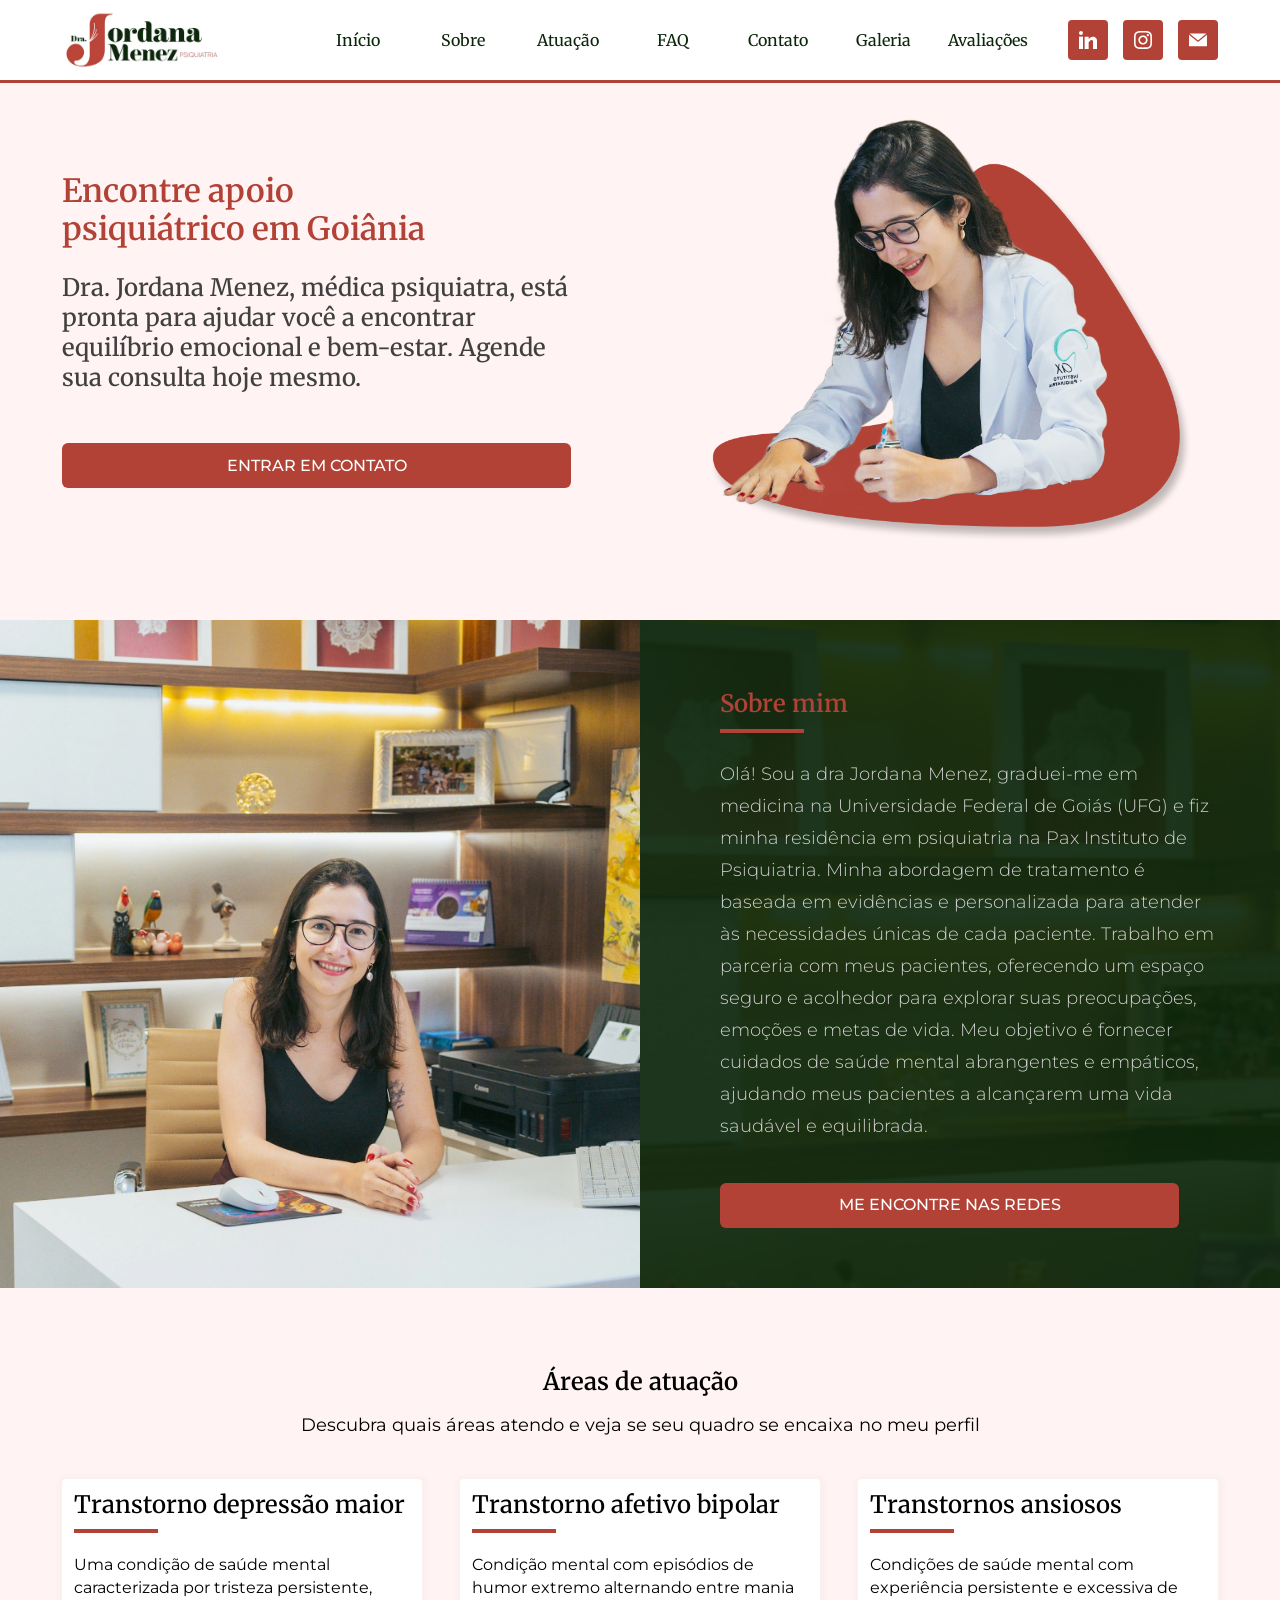
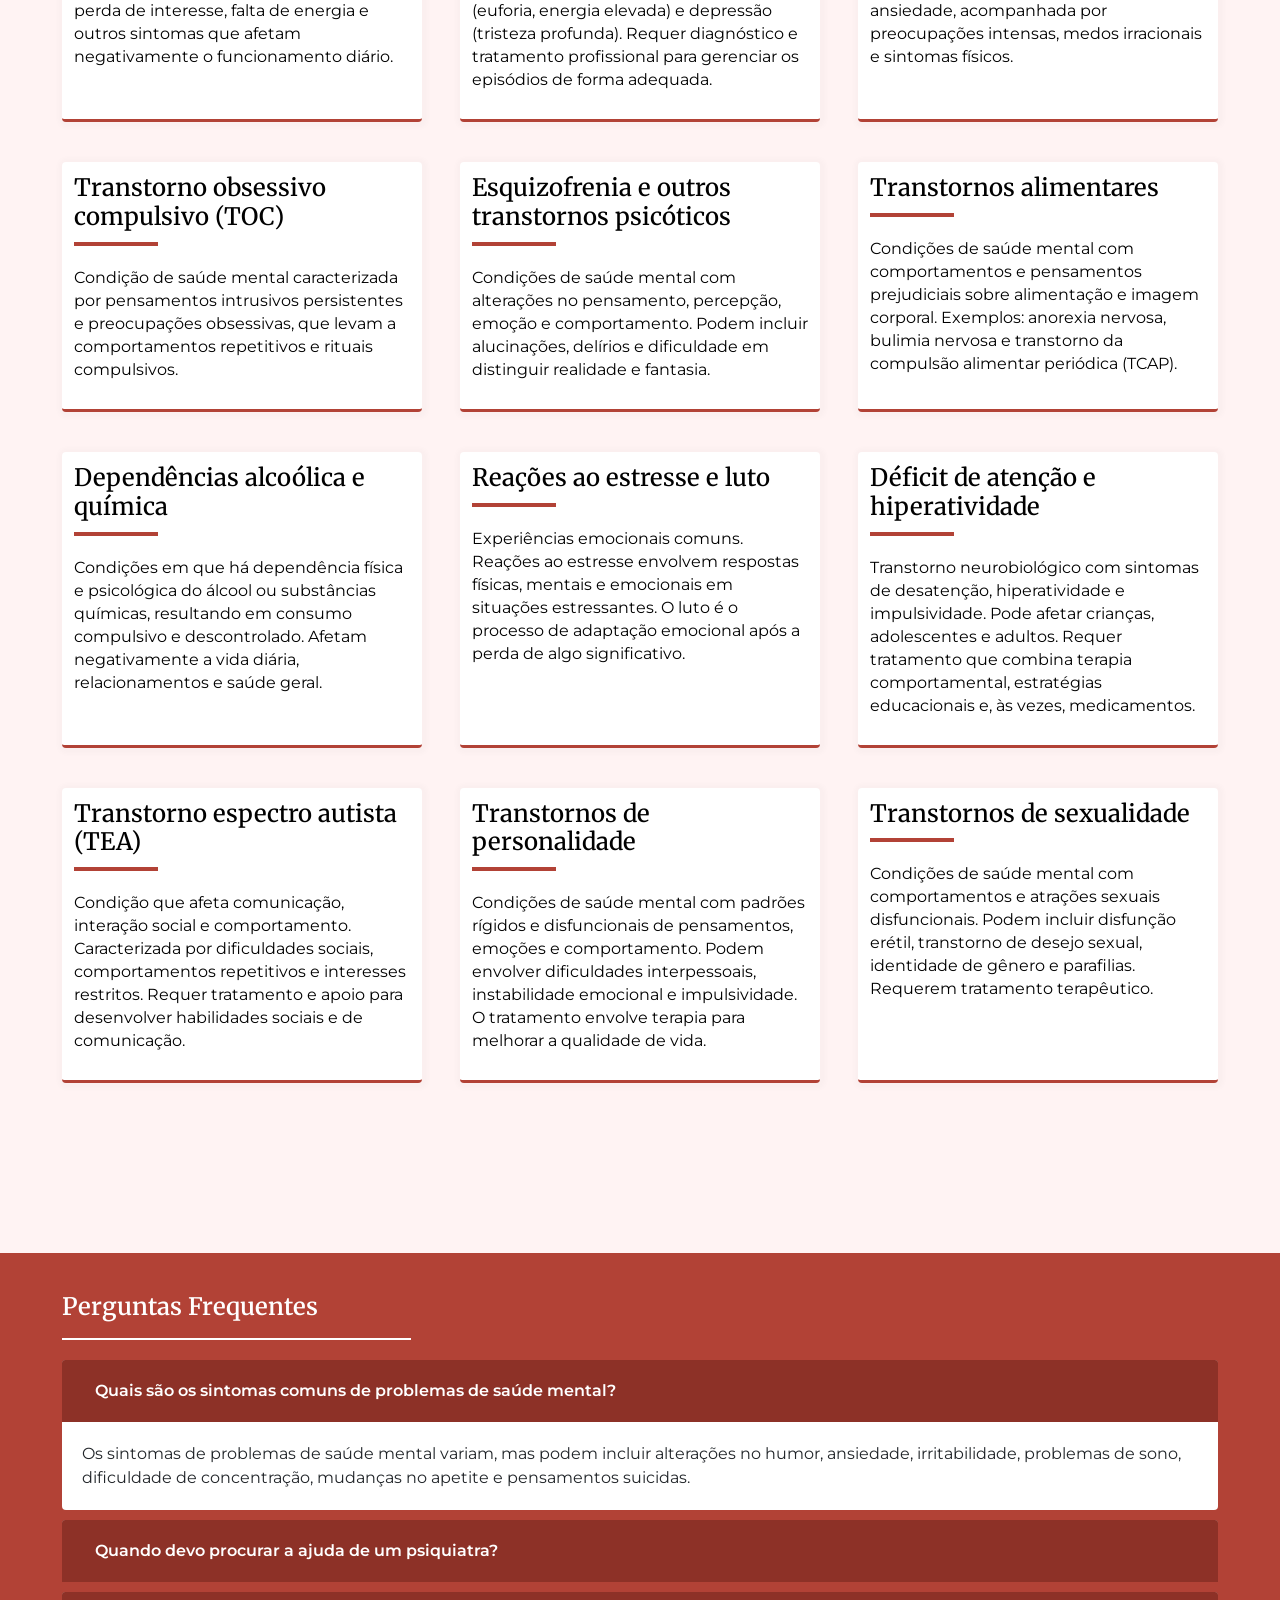
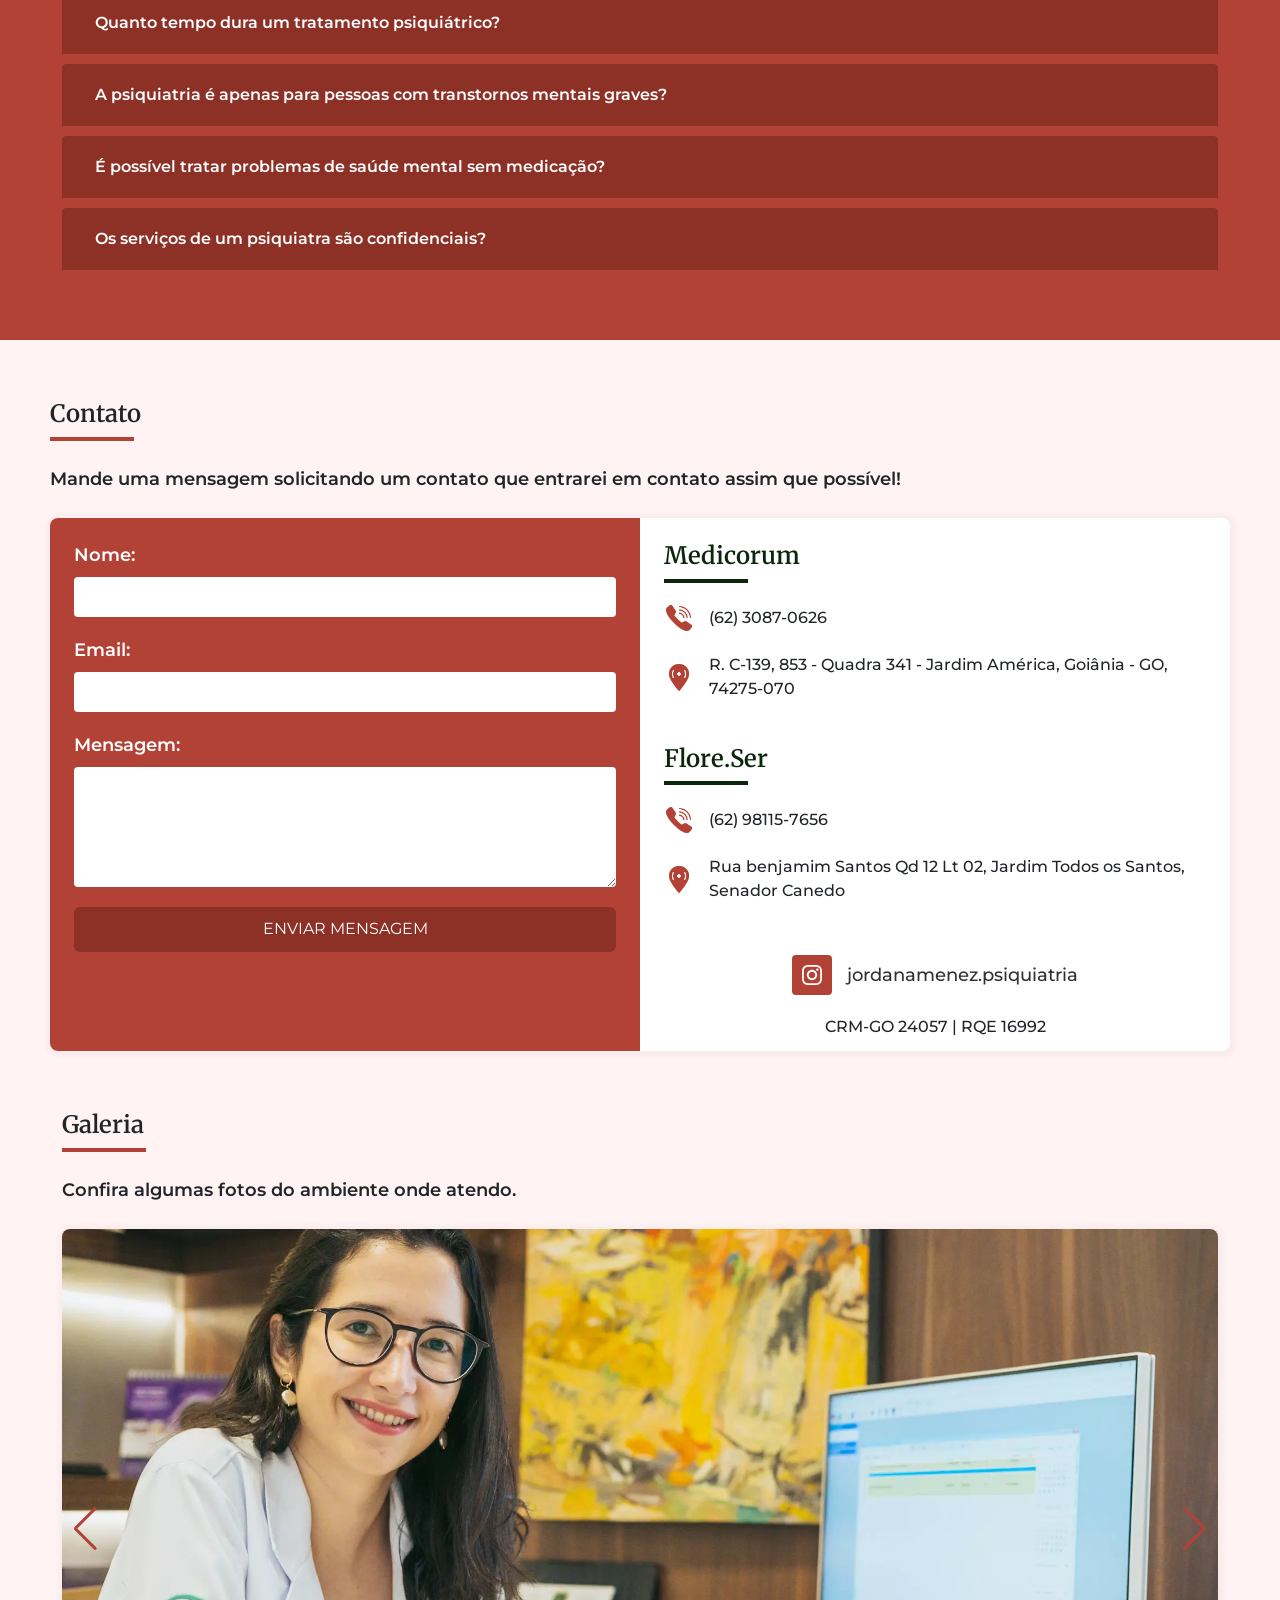
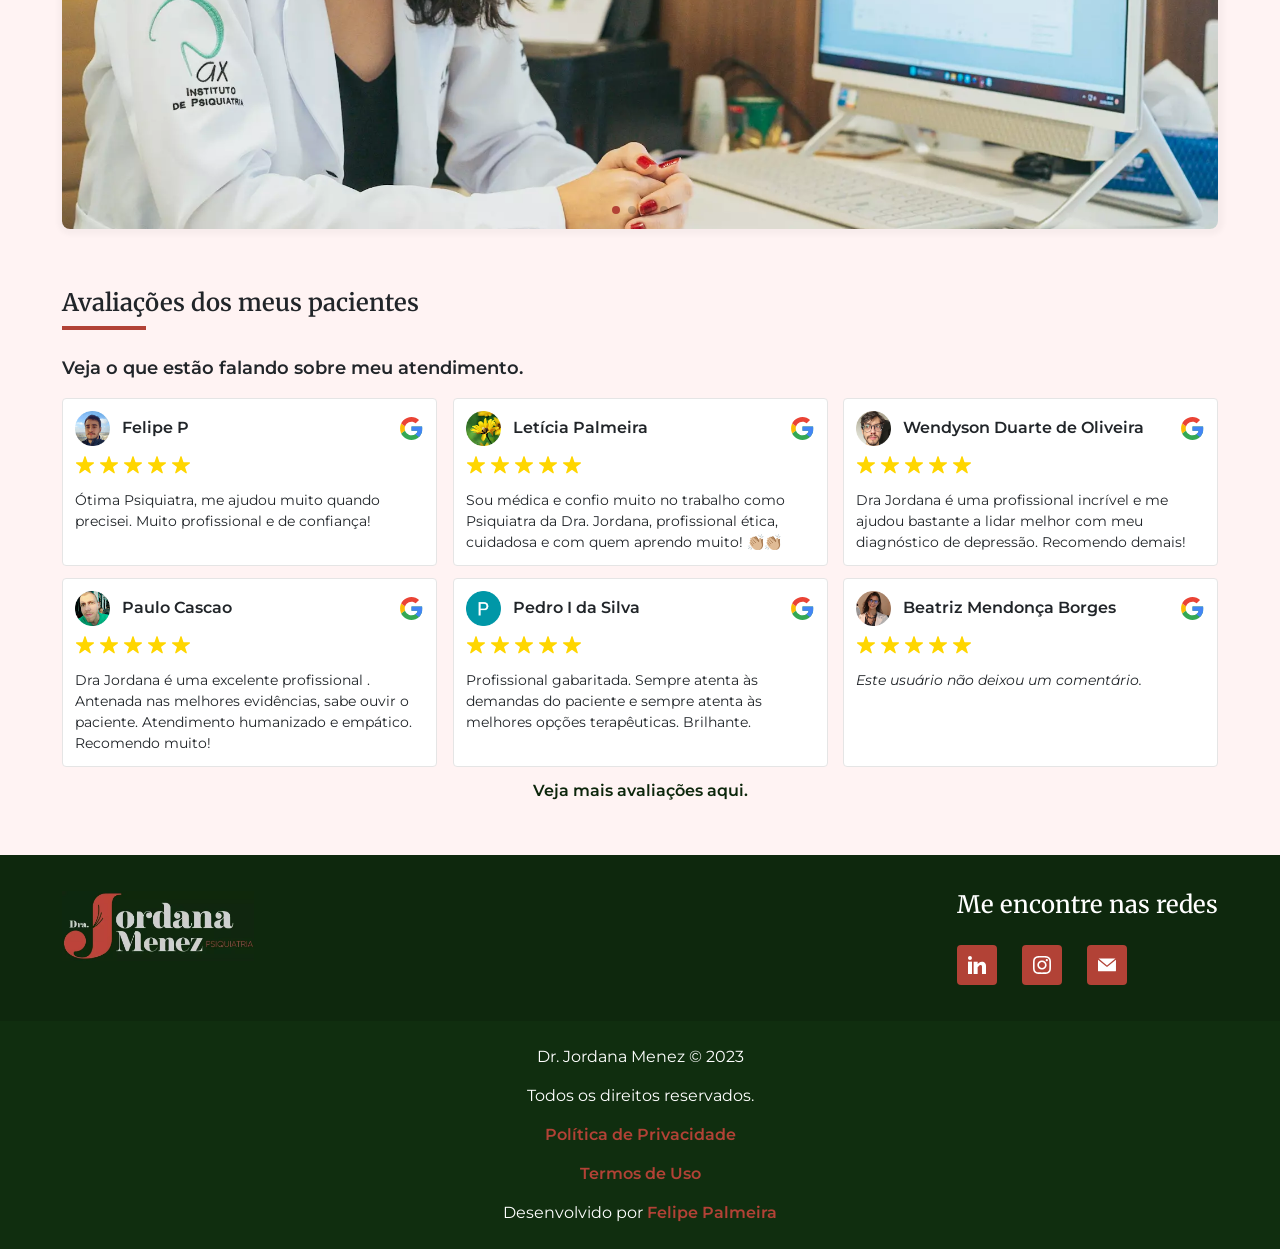
==== commit 51e80701: "Ajustes" ====
--- a/index.html
+++ b/index.html
@@ -346,7 +346,7 @@
                     </div>
                     <div class="contato-flex">
                         <div class="contato-left">
-                            <form class="form-contato" action="https://formsubmit.co/felipeppdev@gmail.com" method="POST">
+                            <form class="form-contato" action="https://formsubmit.co/jordanamenez.psiq@gmail.com" method="POST">
                                 <div class="input-form">
                                     <label for="nome">Nome:</label>
                                     <input class="input-field" type="text" name="Nome" id="nome">
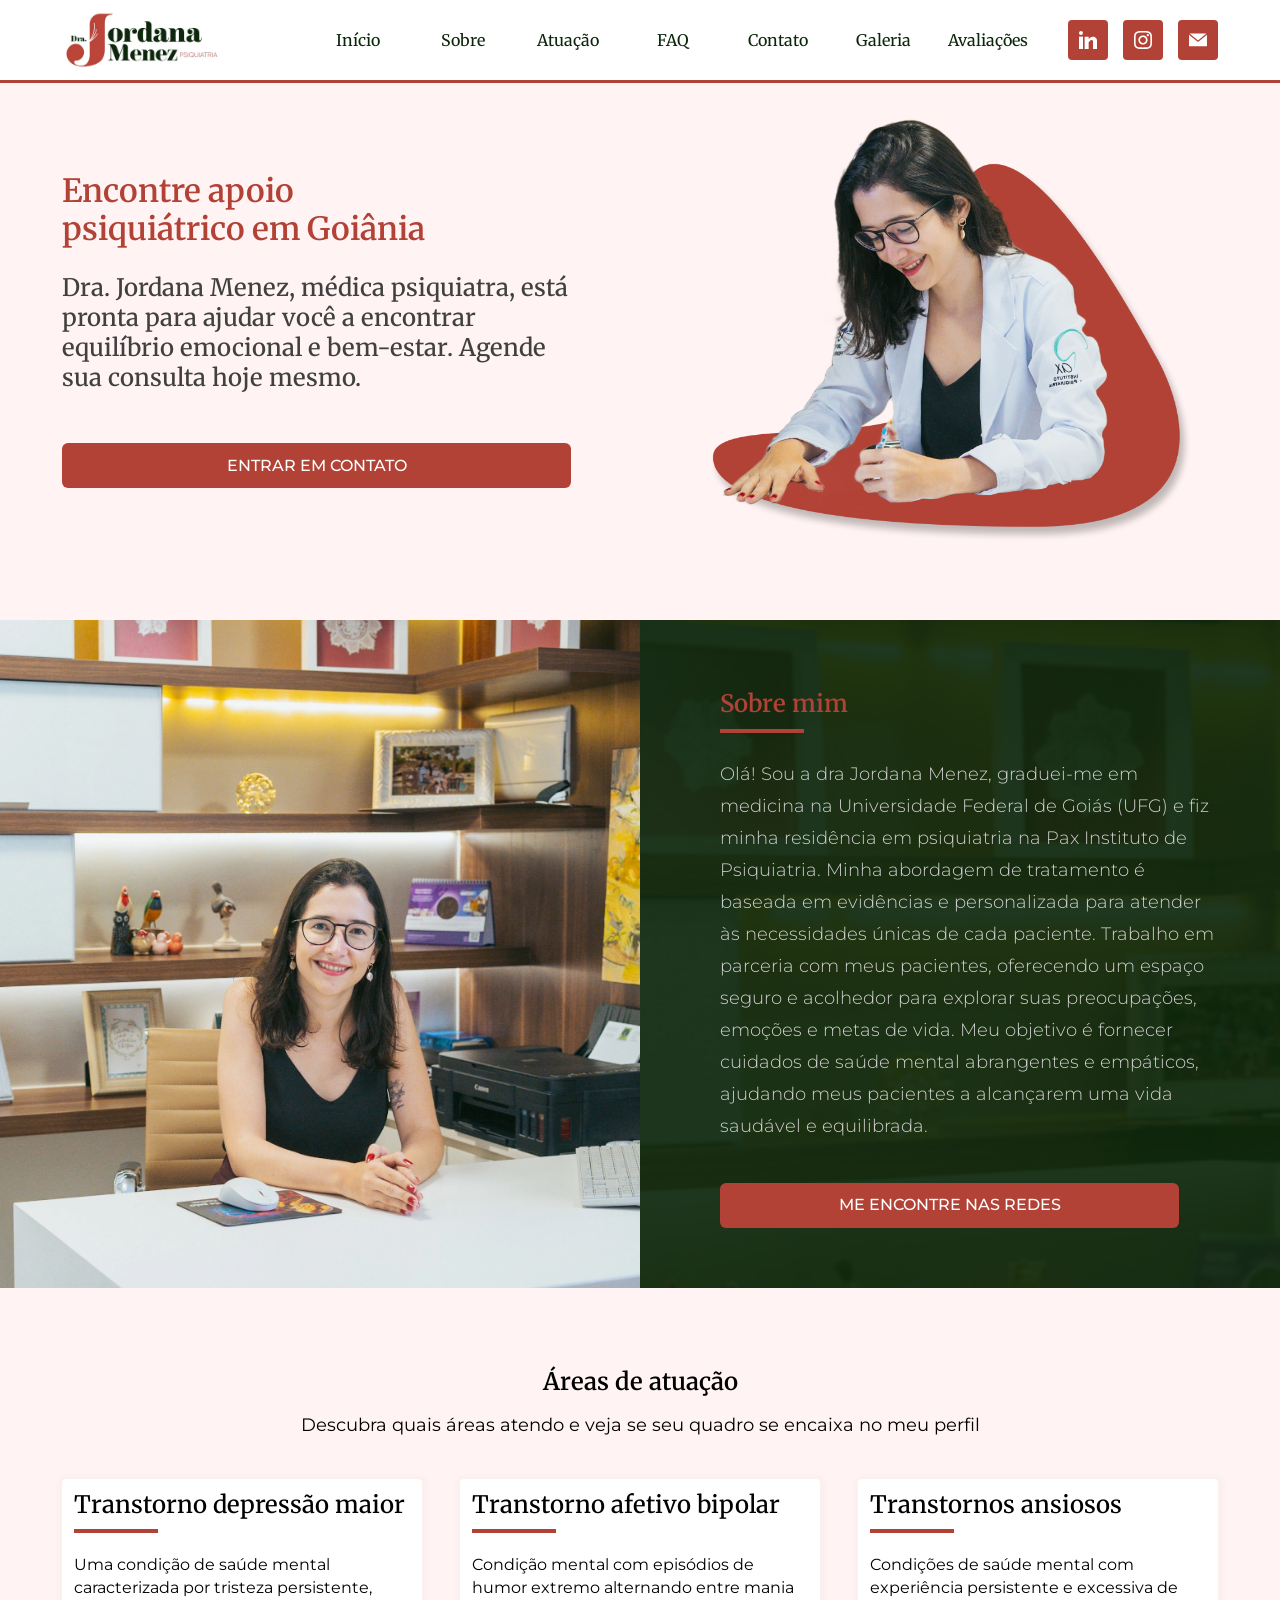
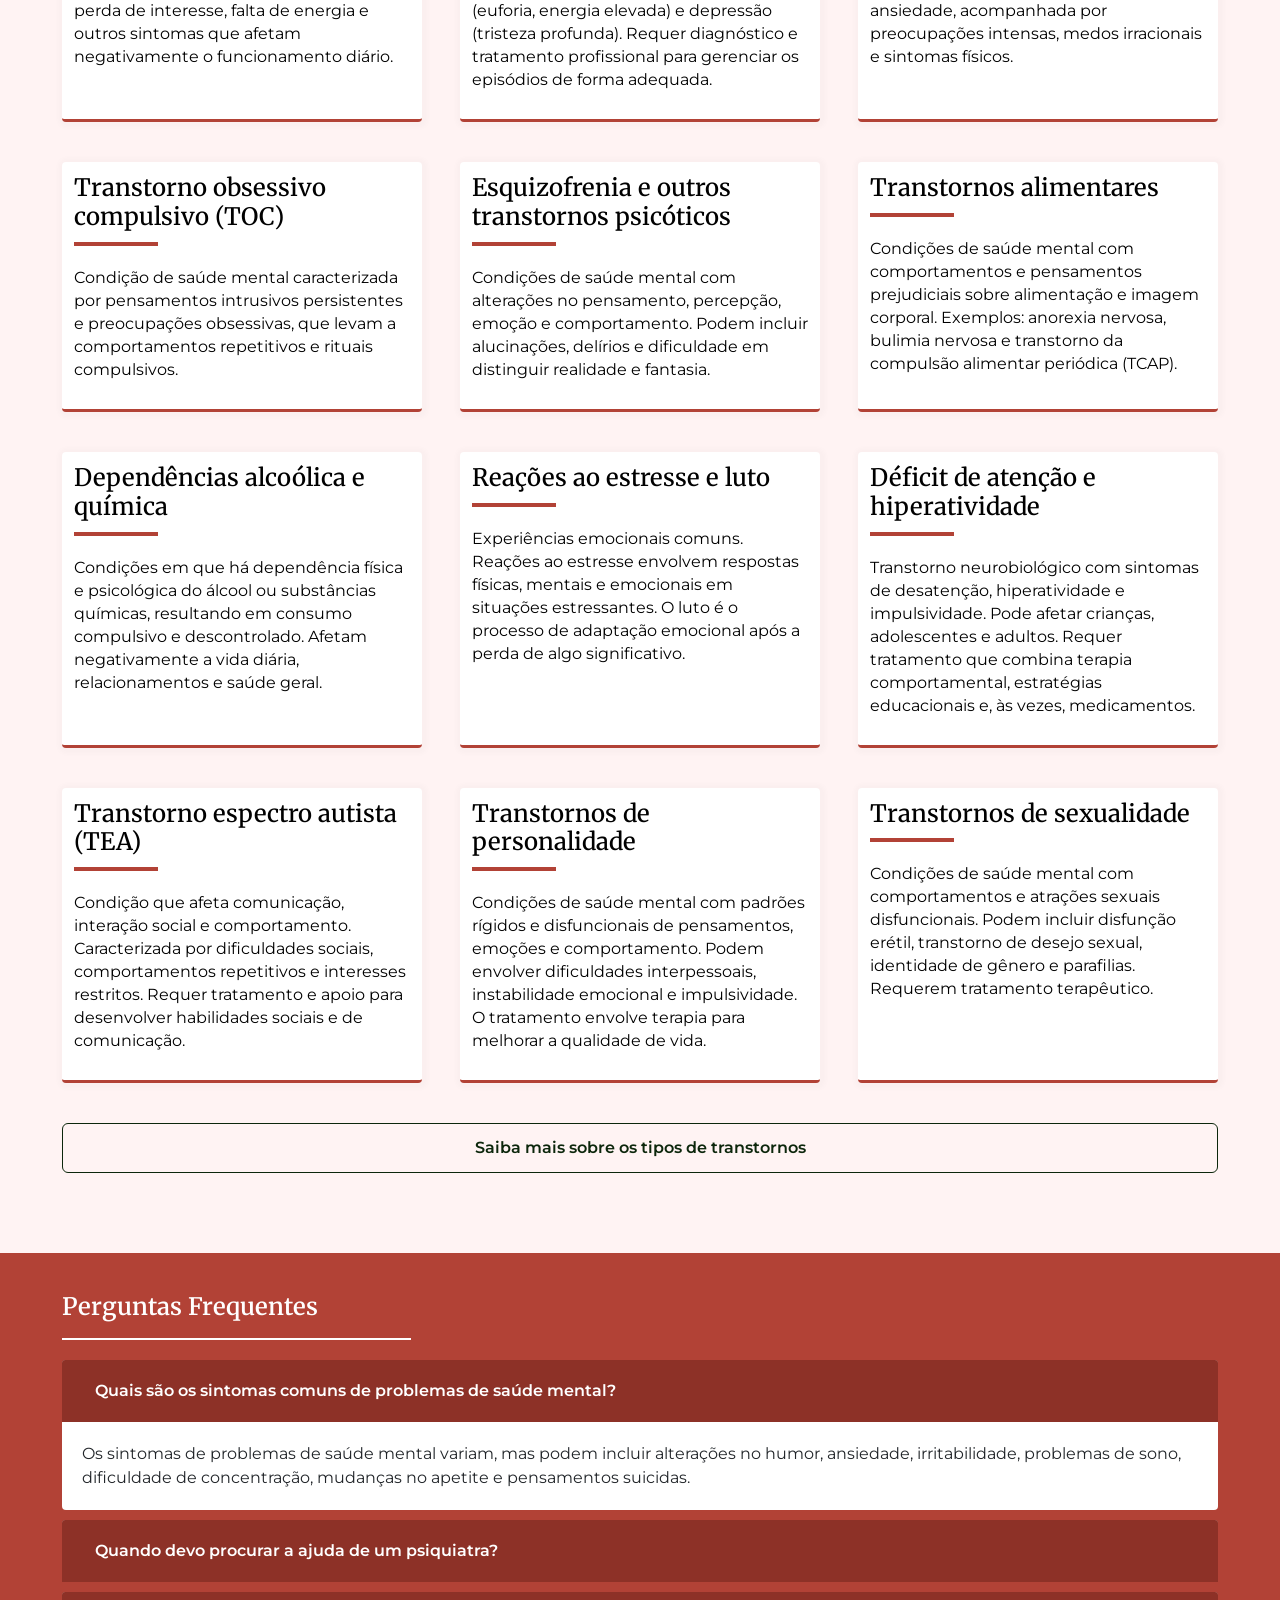
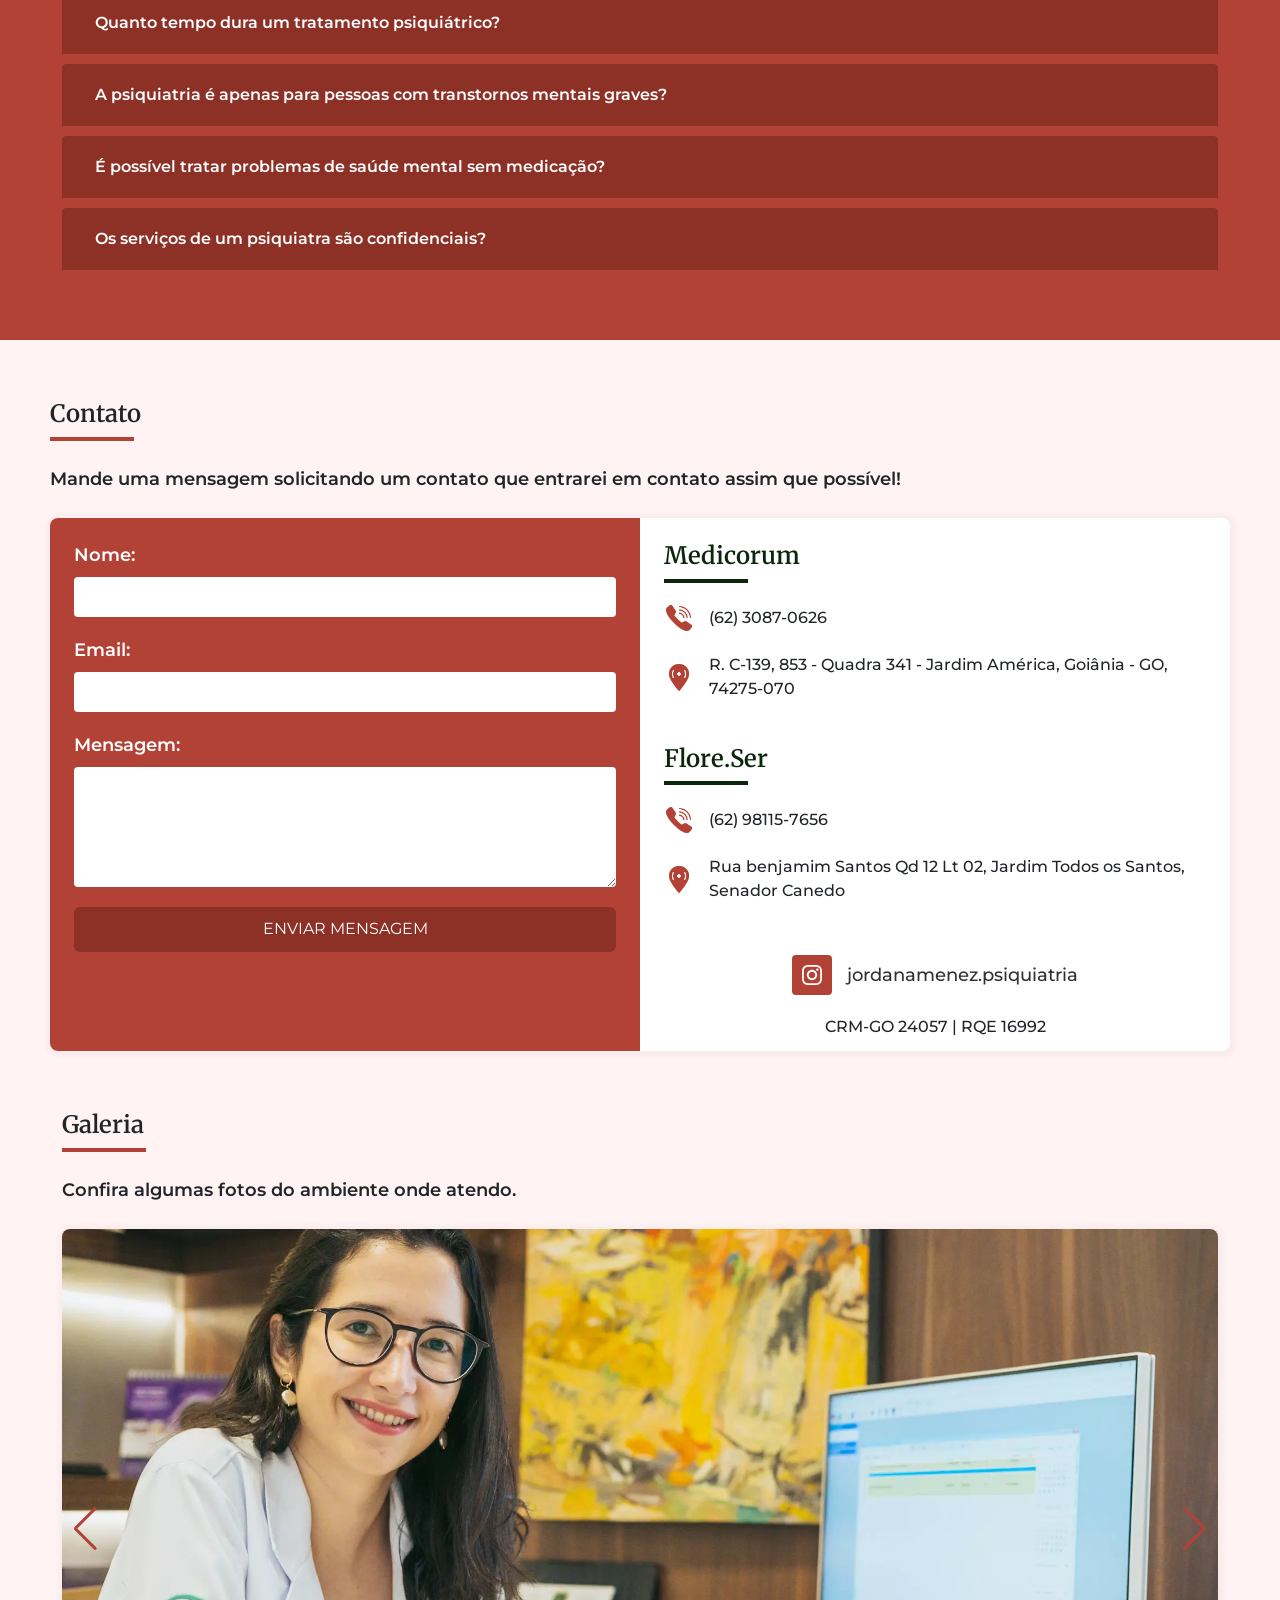
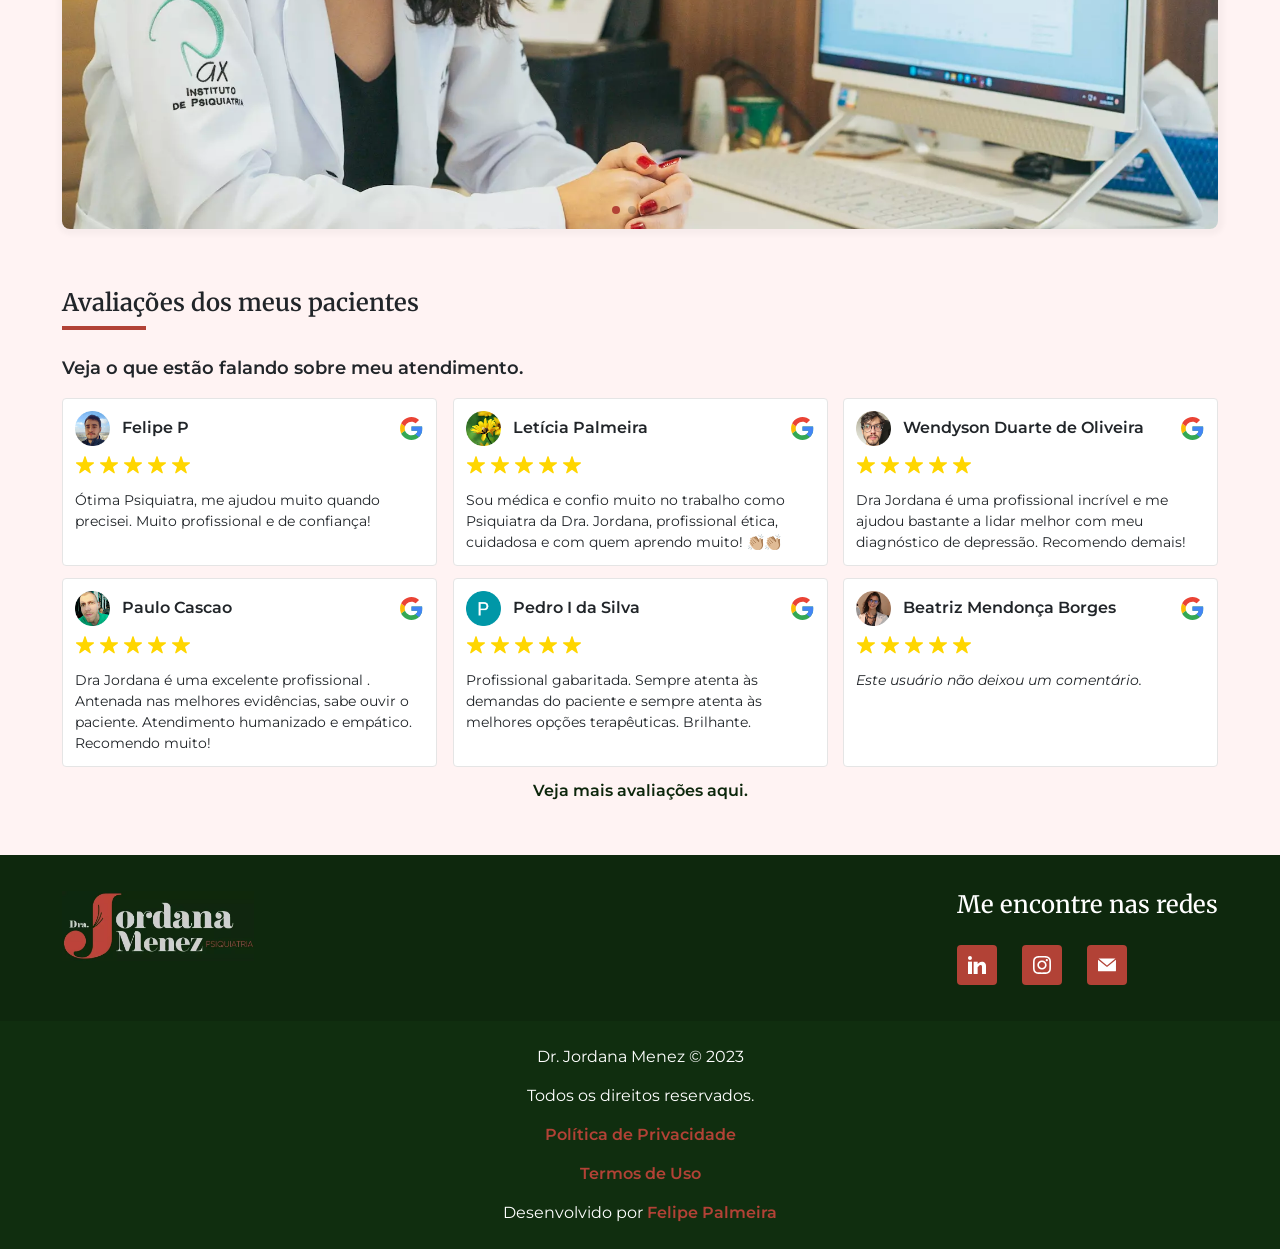
==== commit 57002c6f: "Ajustes" ====
--- a/index.html
+++ b/index.html
@@ -686,7 +686,7 @@
              <div>Todos os direitos reservados.</div>
              <a href="politica-privacidade.html">Política de Privacidade</a> 
              <a href="termos-uso.html">Termos de Uso</a>
-             <div>Desenvolvido por <a href="https://www.instagram.com/felipdpp/">Felipe Palmeira</a></div>
+             <div>Desenvolvido por <a target="_blank" href="https://www.instagram.com/felipdpp/">Felipe Palmeira</a></div>
         </div>
 
         <!-- <a class="wpp-flutuante" href="#">
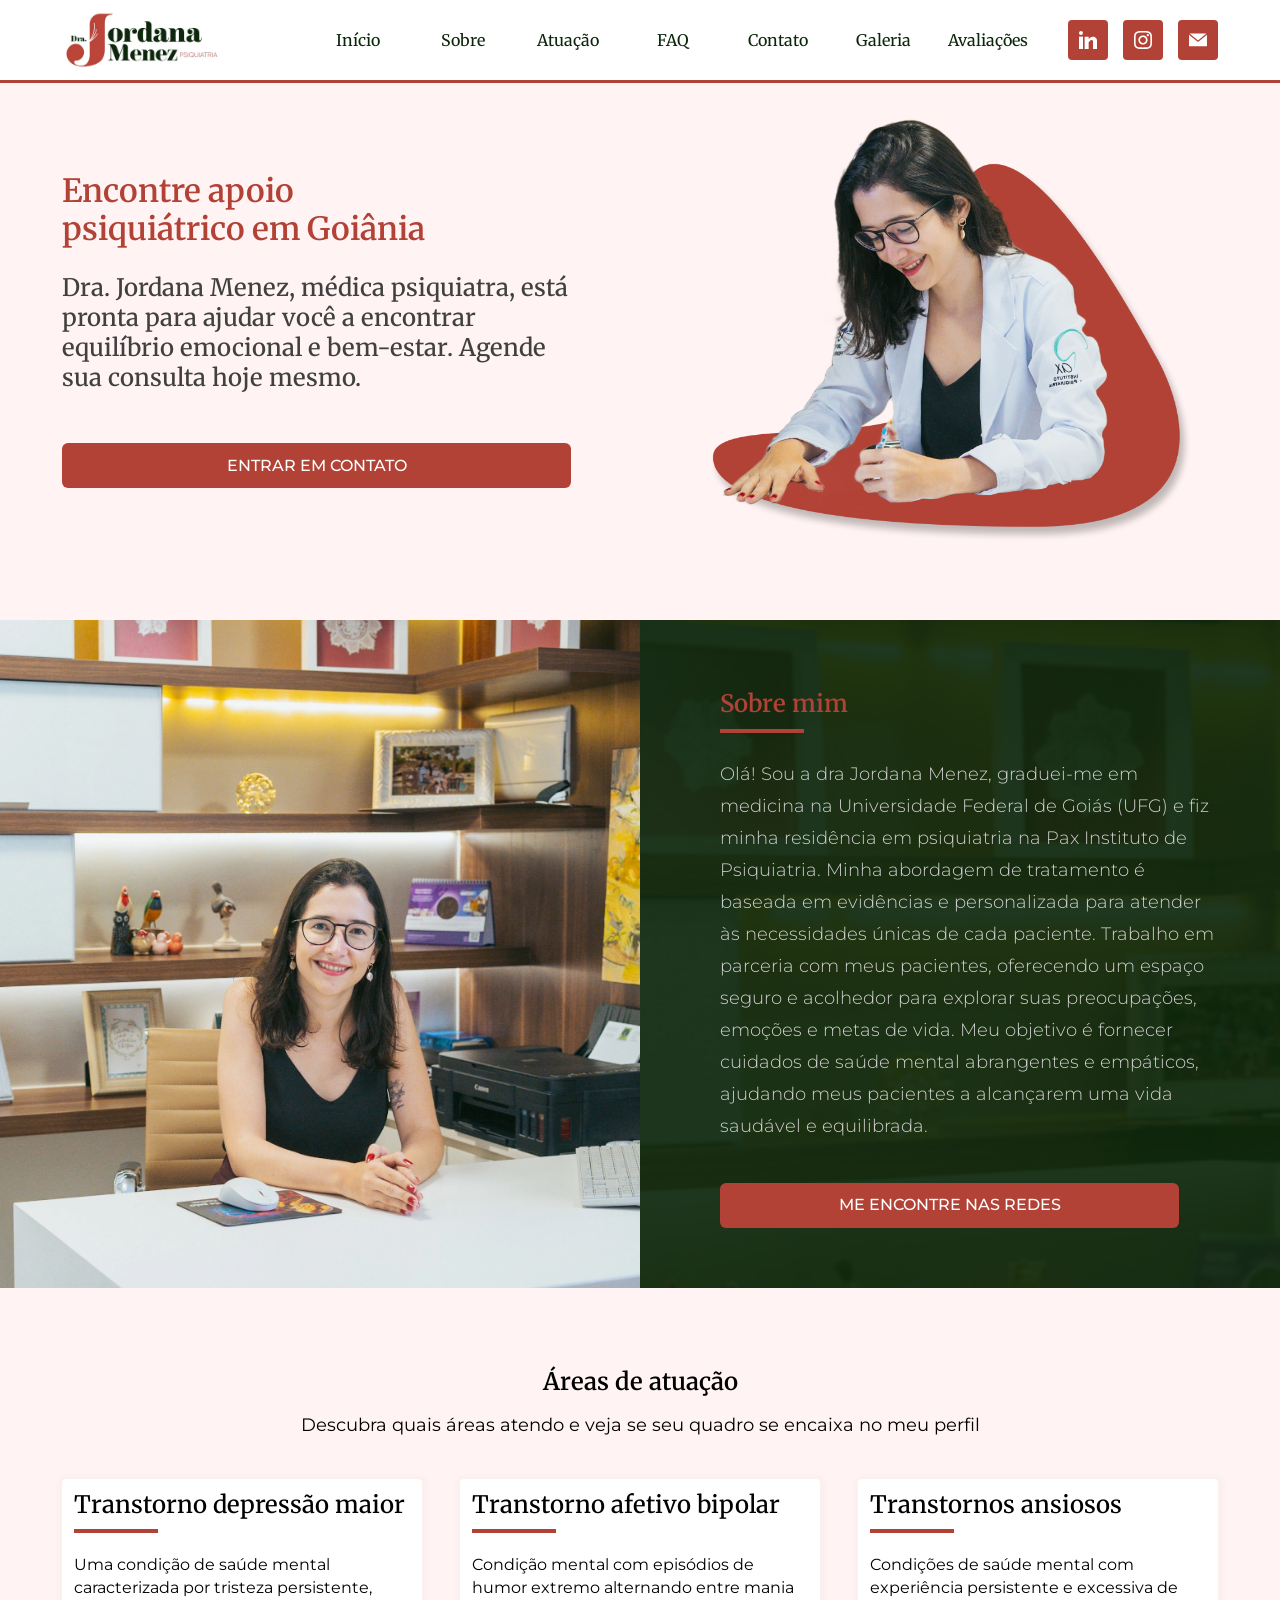
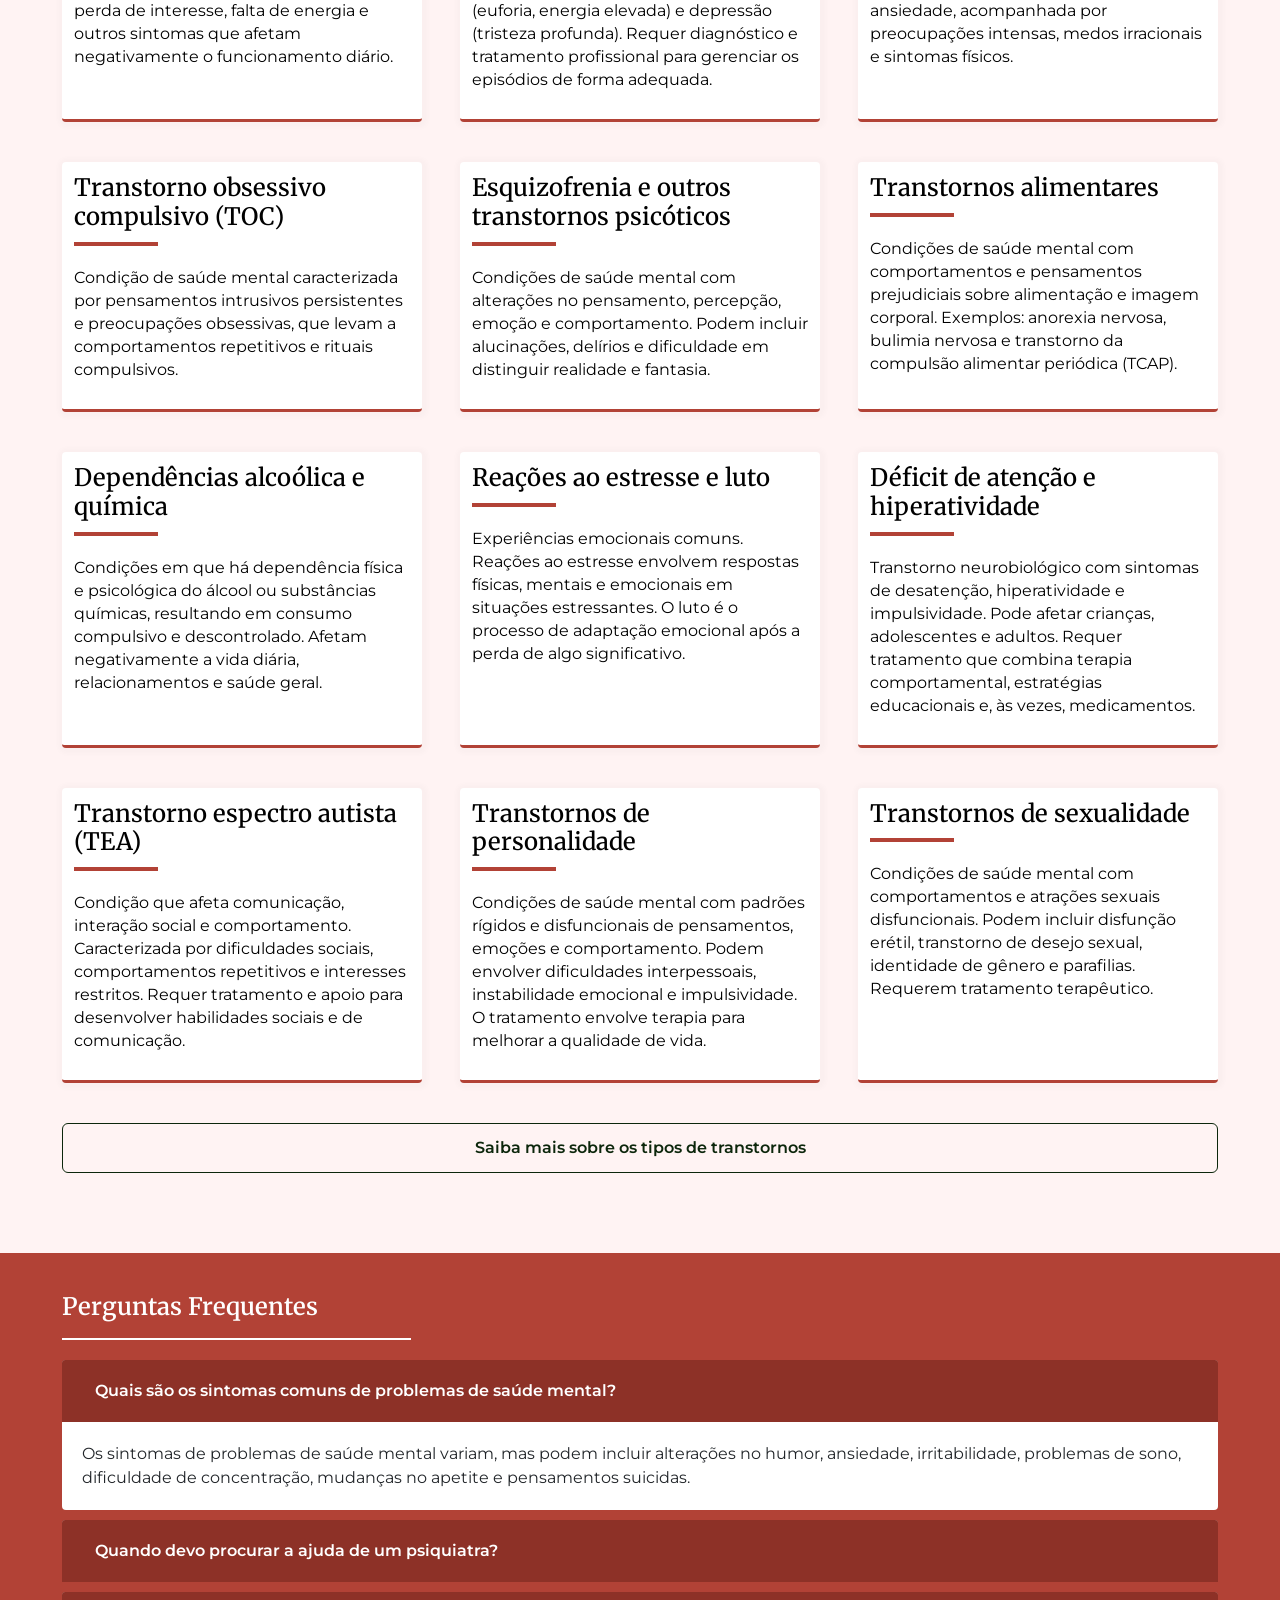
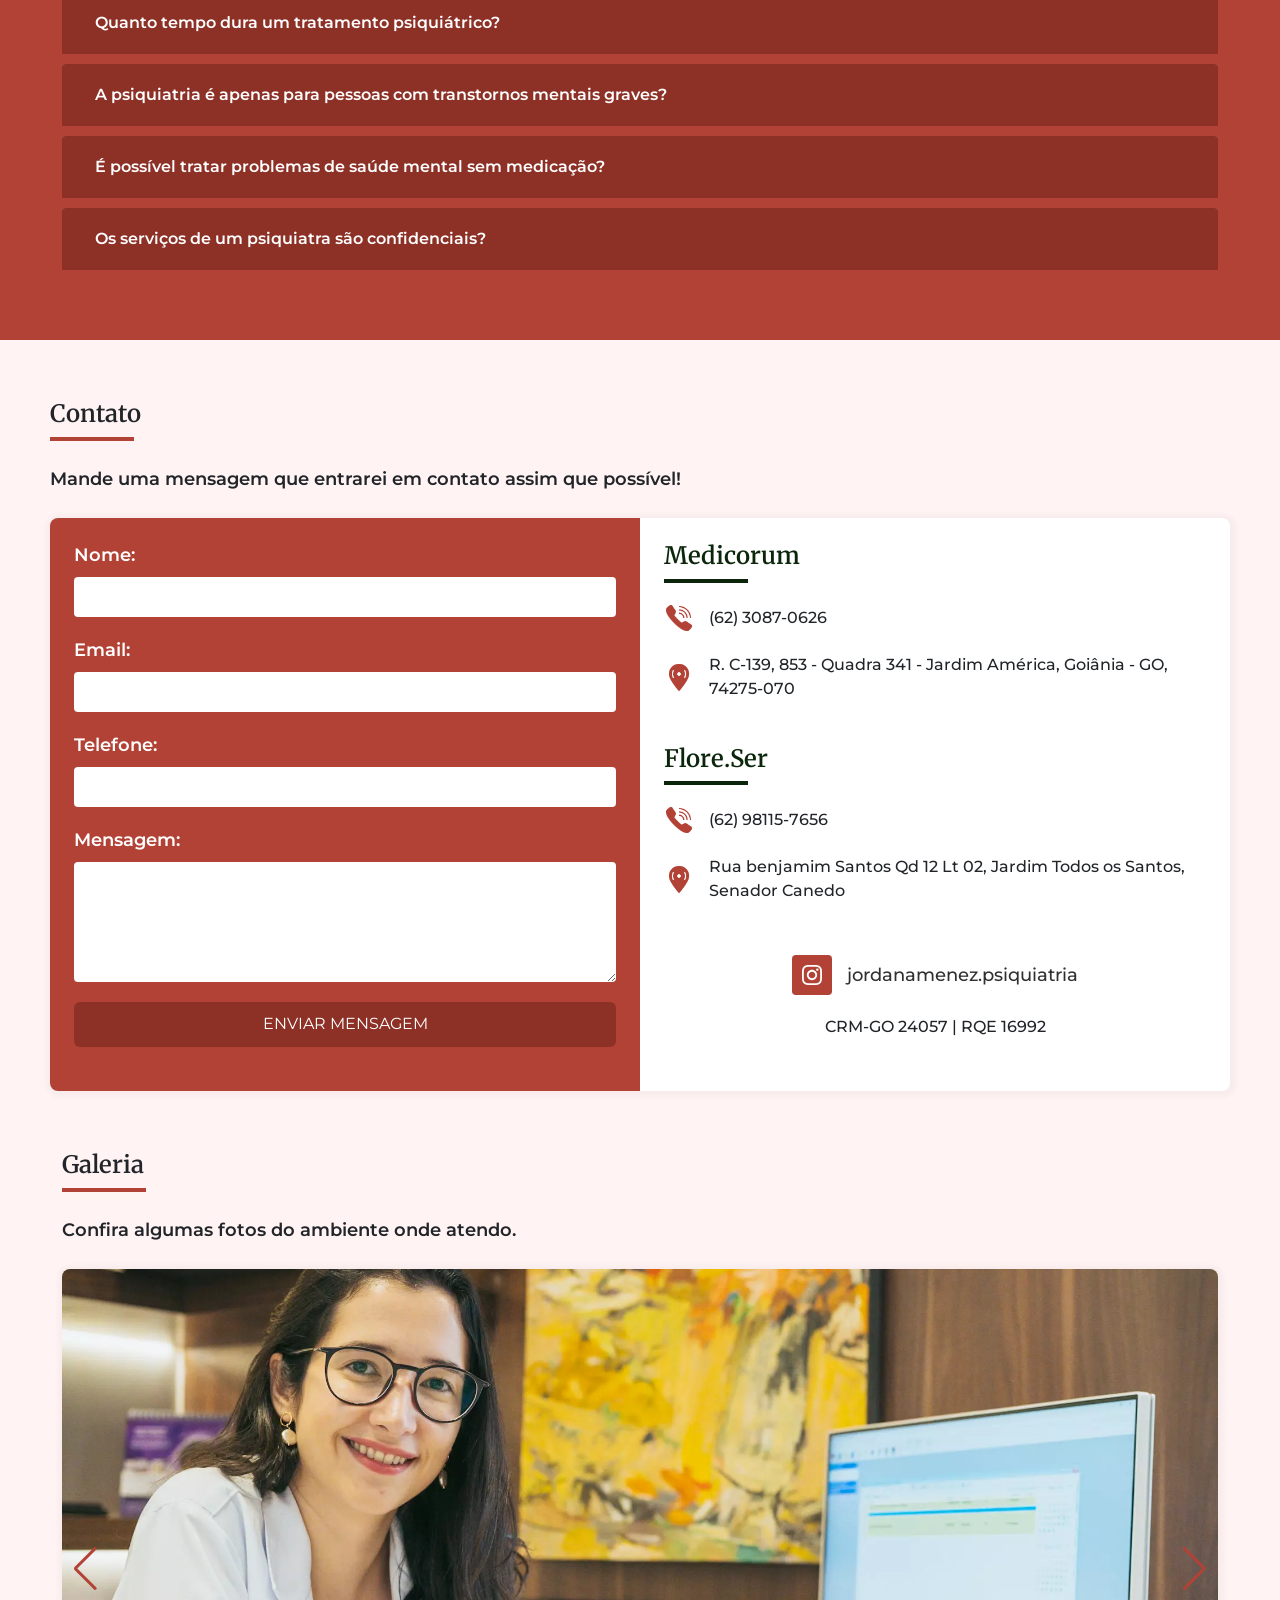
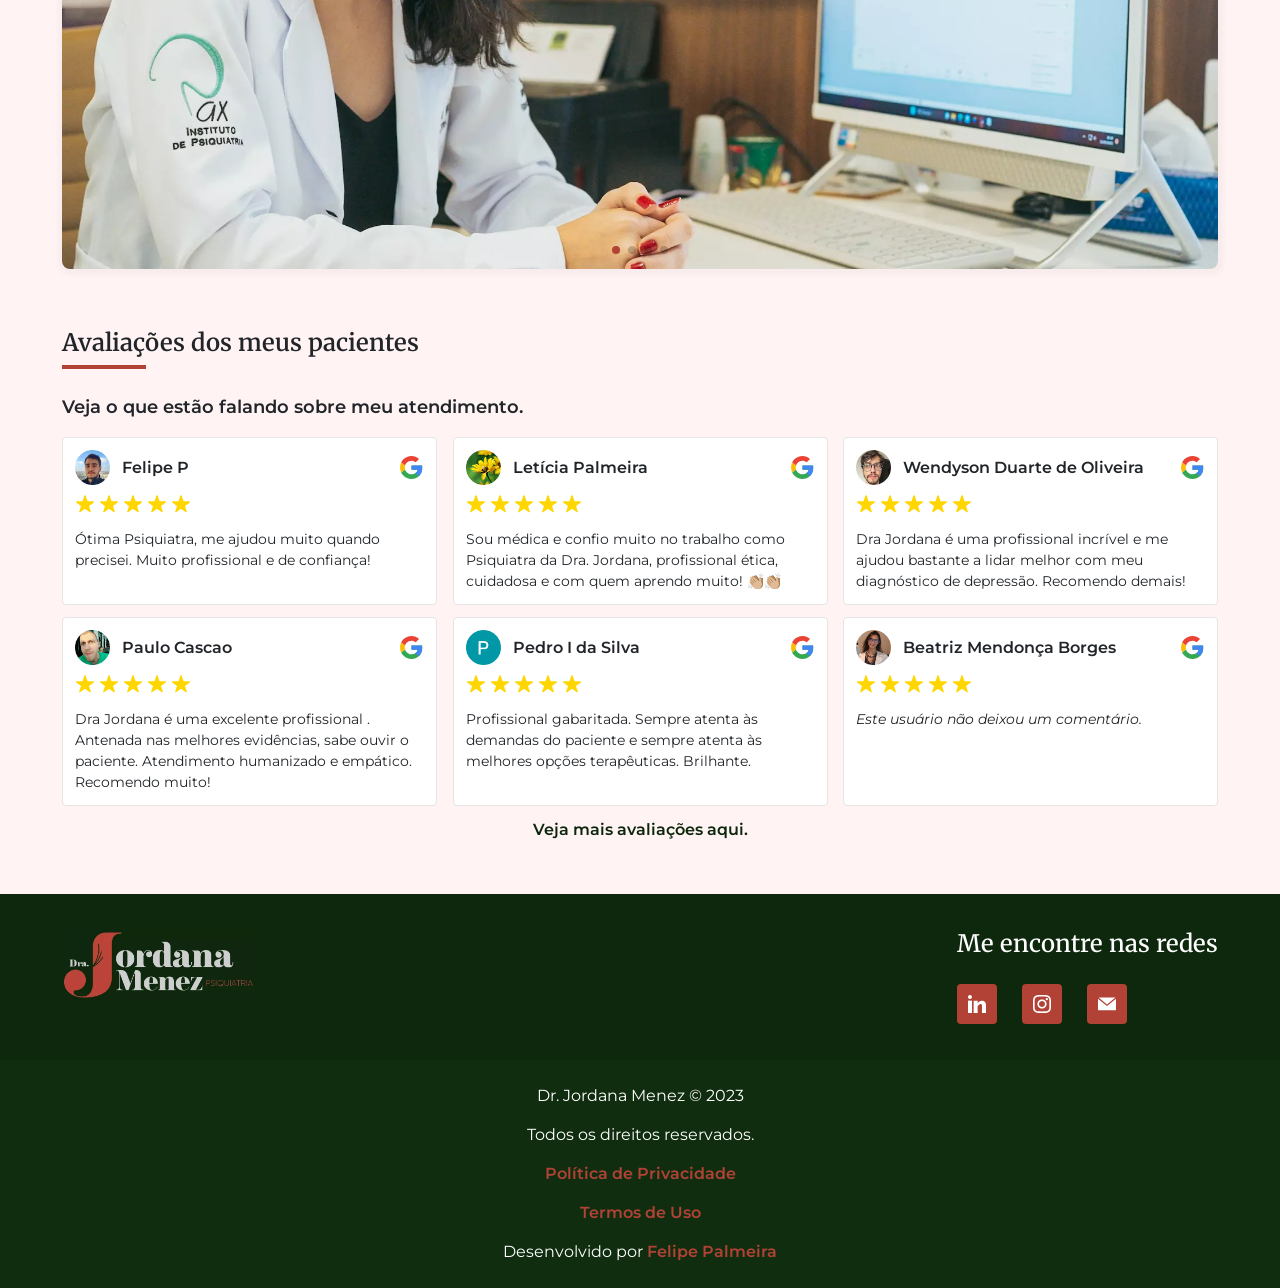
==== commit cc636f49: "Ajustes" ====
--- a/index.html
+++ b/index.html
@@ -342,7 +342,7 @@
                     <div class="contato-topo" data-anime="left">
                         <h2>Contato</h2>
                         <hr class="hr-low-red">
-                        <p>Mande uma mensagem solicitando um contato que entrarei em contato assim que possível!</p>
+                        <p>Mande uma mensagem que entrarei em contato assim que possível!</p>
                     </div>
                     <div class="contato-flex">
                         <div class="contato-left">
@@ -354,6 +354,10 @@
                                 <div class="input-form">
                                     <label for="email">Email:</label>
                                     <input class="input-field" type="email" name="Email" id="email">
+                                </div>
+                                <div class="input-form">
+                                    <label for="telefone">Telefone:</label>
+                                    <input class="input-field" type="telefone" name="Telefone" id="telefone">
                                 </div>
                                 <div class="input-form">
                                     <label for="mensagem">Mensagem:</label>
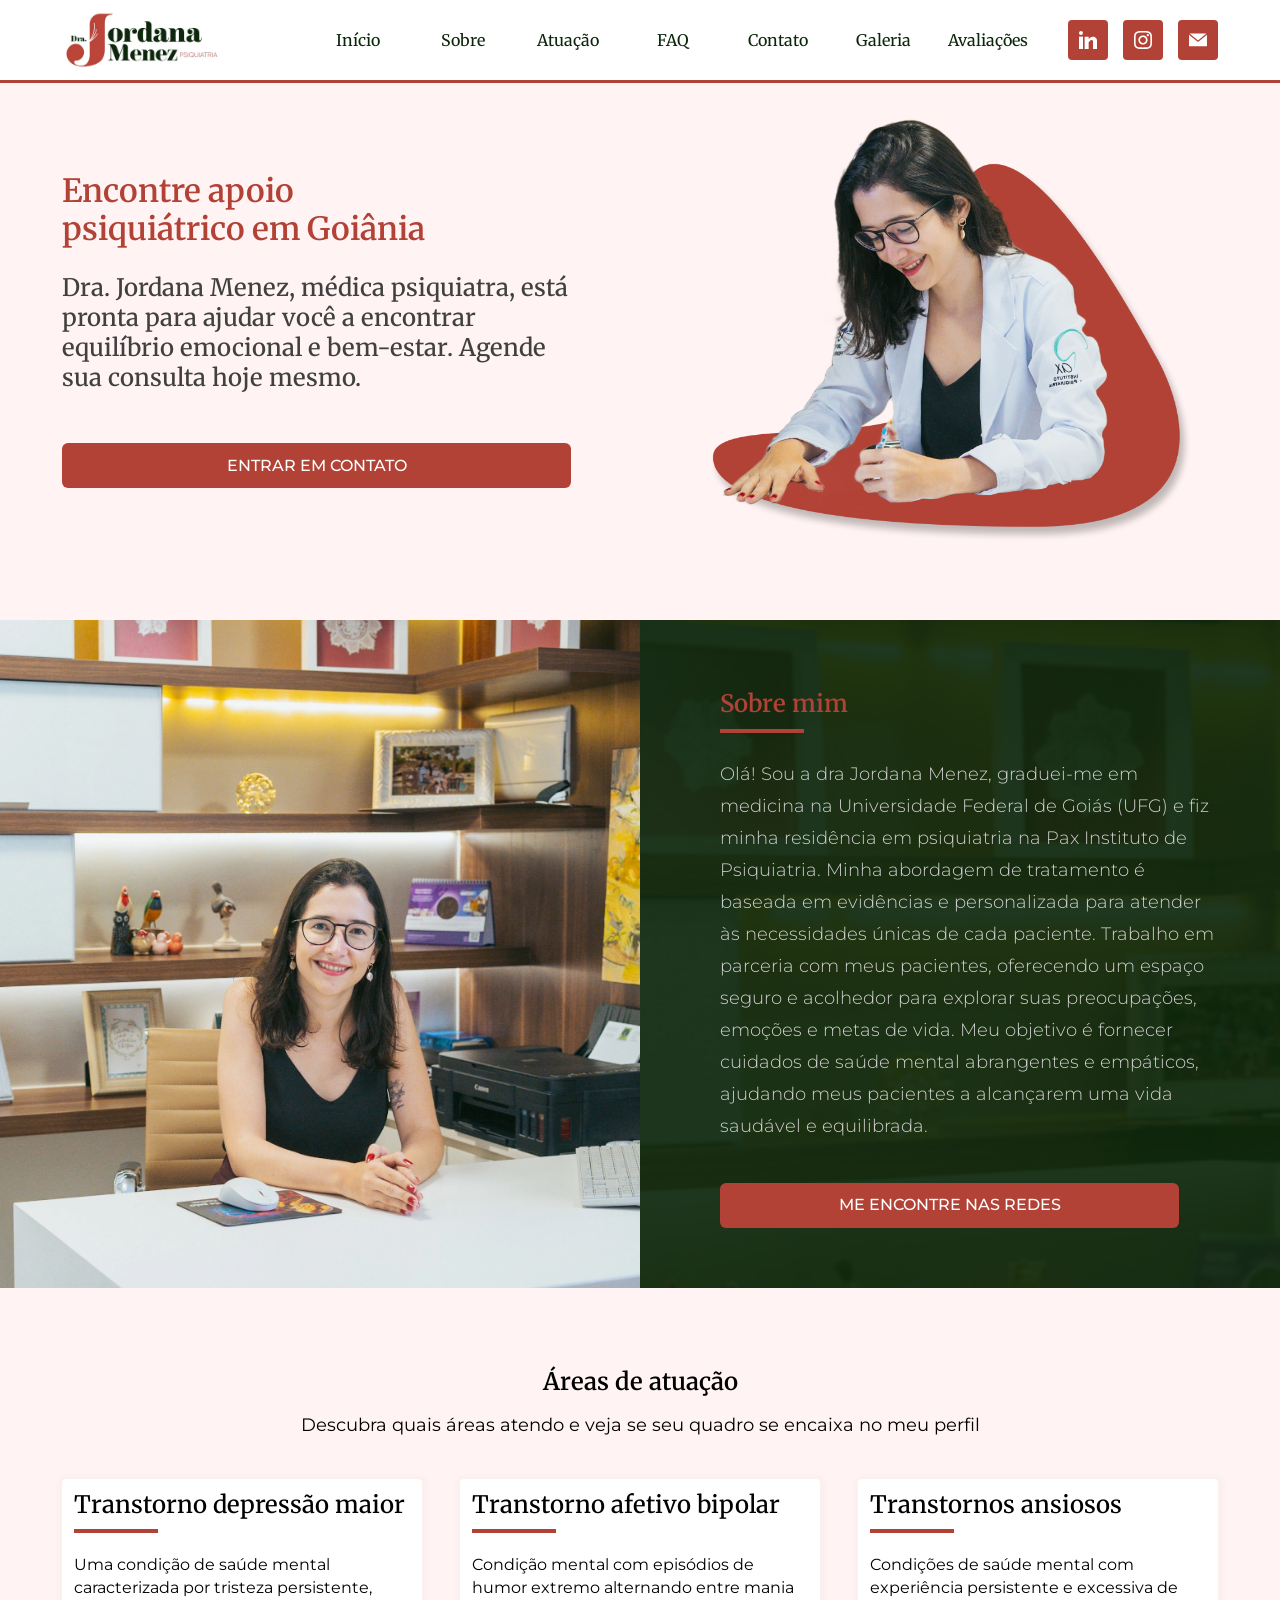
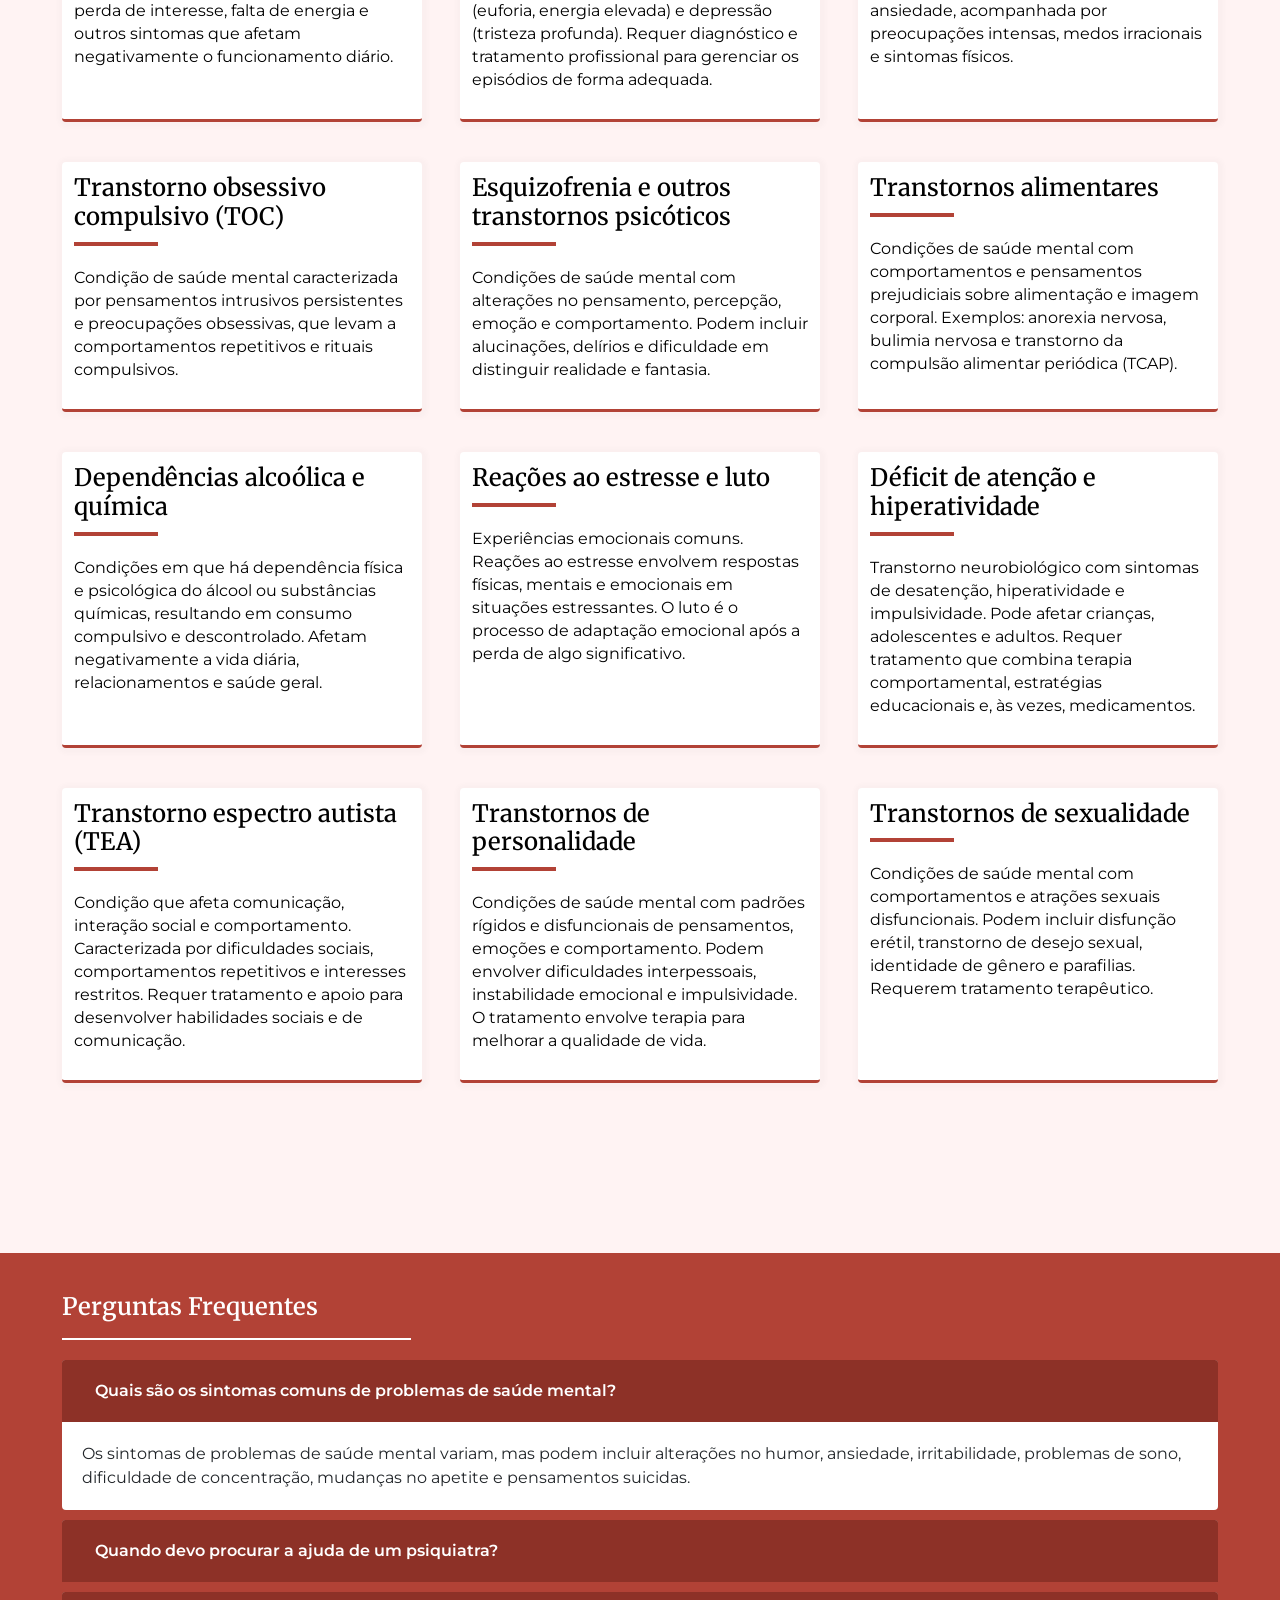
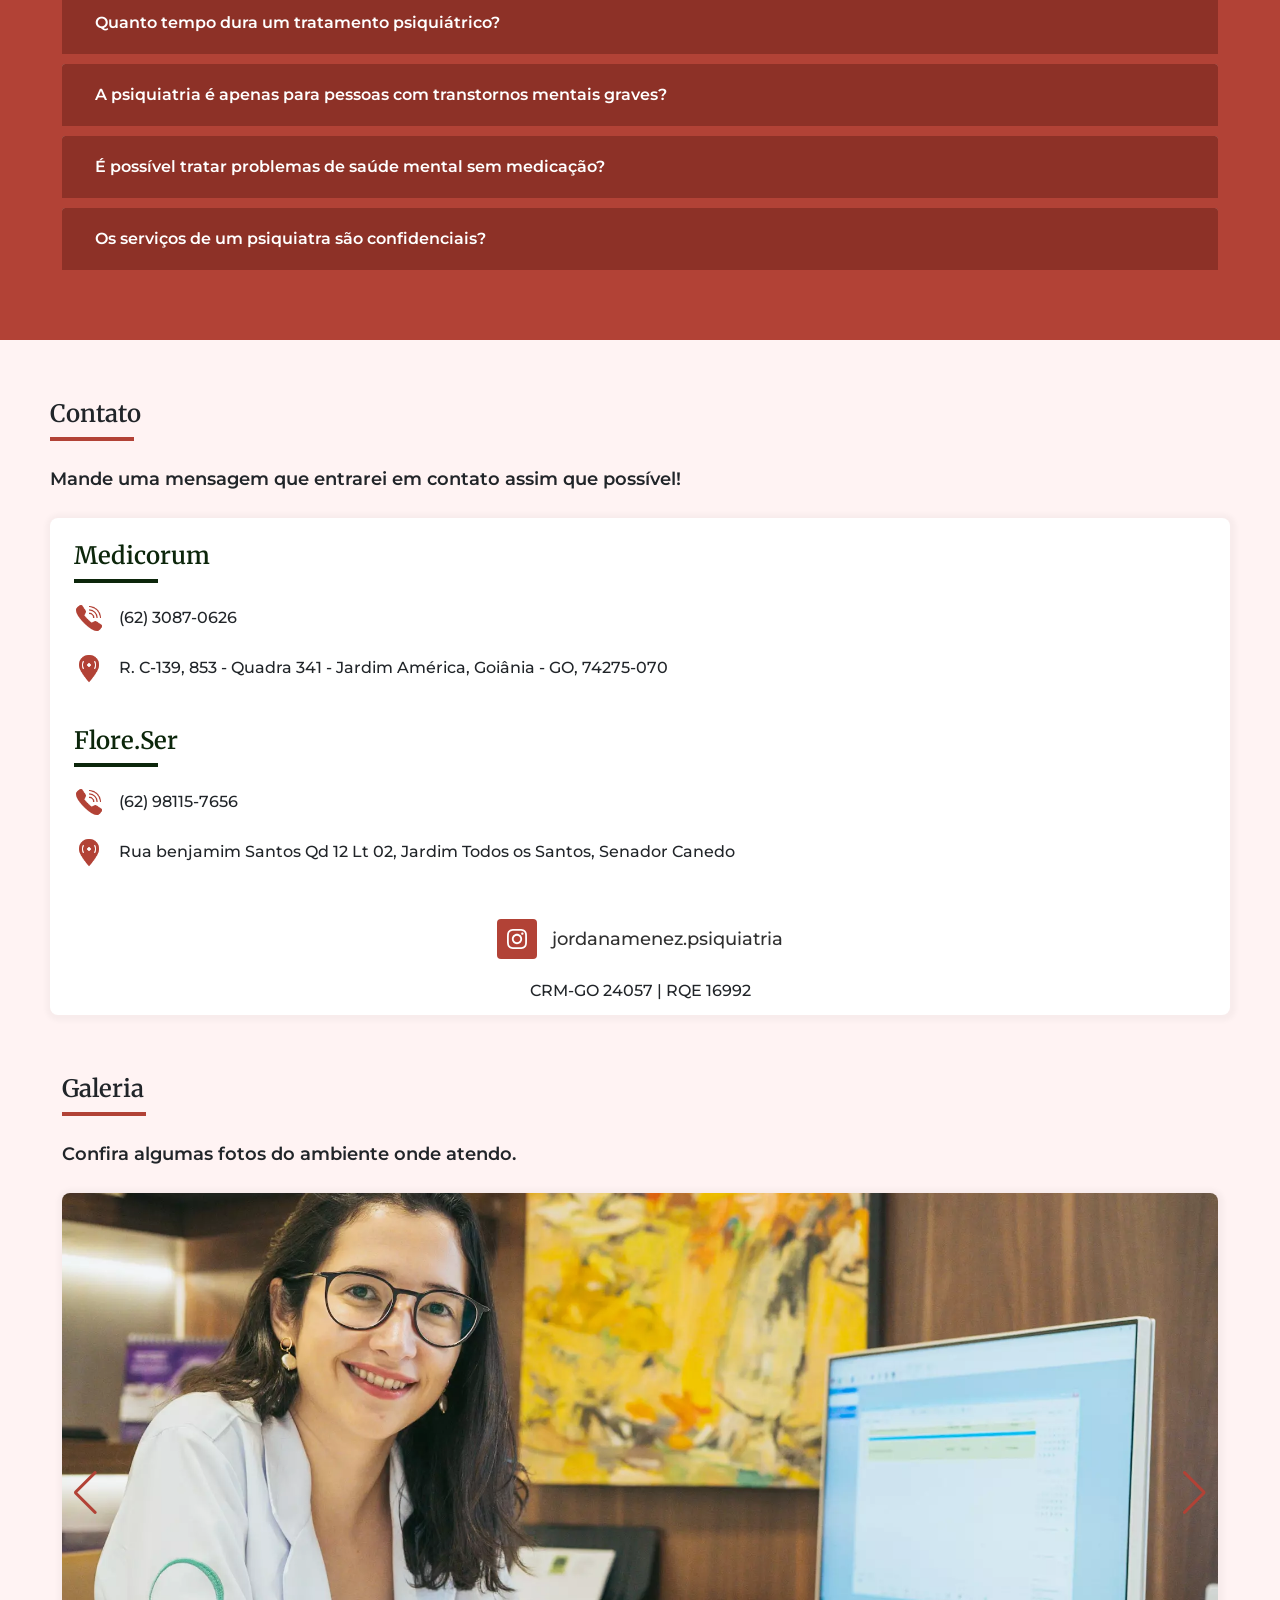
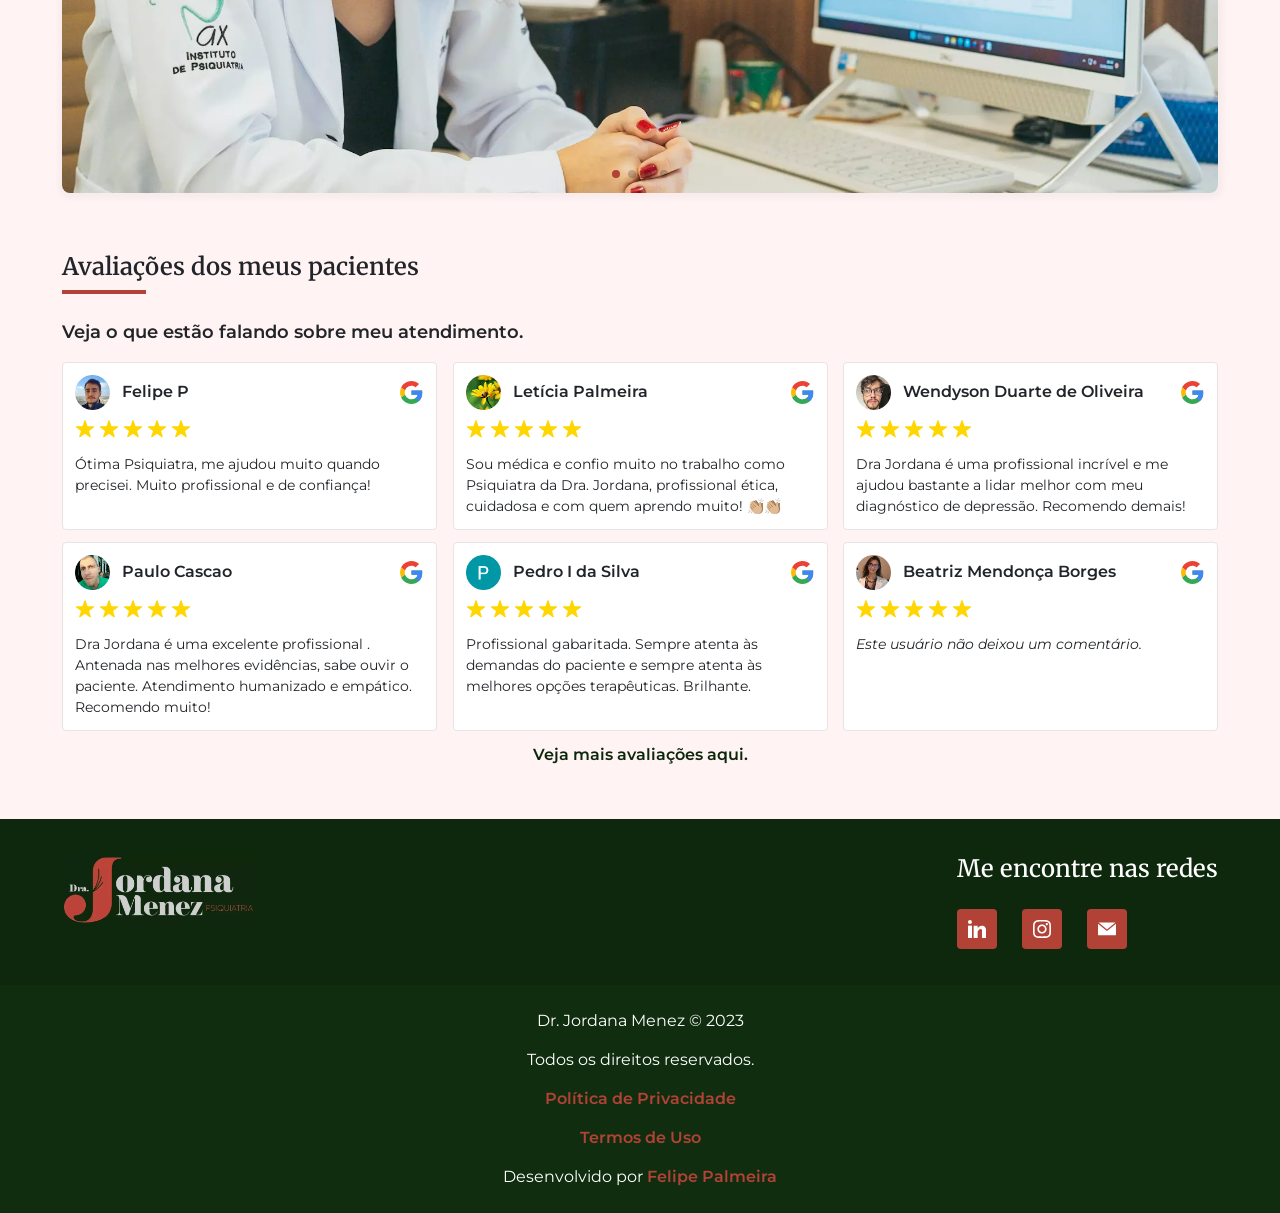
==== commit 76cd7eb5: "Retirando formulário de email" ====
--- a/index.html
+++ b/index.html
@@ -345,7 +345,7 @@
                         <p>Mande uma mensagem que entrarei em contato assim que possível!</p>
                     </div>
                     <div class="contato-flex">
-                        <div class="contato-left">
+                        <!-- <div class="contato-left">
                             <form class="form-contato" action="https://formsubmit.co/jordanamenez.psiq@gmail.com" method="POST">
                                 <div class="input-form">
                                     <label for="nome">Nome:</label>
@@ -367,14 +367,14 @@
                                 <input type="hidden" name="_subject" value="Novo Contato!">
                                 <input type="text" name="_honey" style="display:none;">
                                 <input type="hidden" name="_captcha" value="false">
-                                <input type="hidden" name="_next" value="https://felipedpaula.github.io/drjordanamenez/#section-contato">
+                                <input type="hidden" name="_next" value="https://drjordanamenez.com.br/">
 
                                 <div class="input-form">
                                     <input class="input-submit" type="submit" value="ENVIAR MENSAGEM">
                                 </div>
 
                             </form>
-                        </div>
+                        </div> -->
                         <div class="contato-right" data-anime="right">
                             <div class="clinica-item">
                                 <h4>Medicorum</h4>
@@ -693,9 +693,9 @@
              <div>Desenvolvido por <a target="_blank" href="https://www.instagram.com/felipdpp/">Felipe Palmeira</a></div>
         </div>
 
-        <!-- <a class="wpp-flutuante" href="#">
+        <a class="wpp-flutuante" target="_blank" href="https://wa.me/556299466080">
             <img width="60px" src="assets/img/icons/wpp-flutuante.png" alt="Whatsapp">
-        </a> -->
+        </a>
     </footer>
 
     <script>
--- a/assets/css/style.css
+++ b/assets/css/style.css
@@ -483,7 +483,7 @@
     font-family: 'Montserrat', sans-serif;
 }
 .contato-right {
-    width: 50%;
+    width: 100%;
     padding: 12px 24px;
     display: flex;
     flex-direction: column;
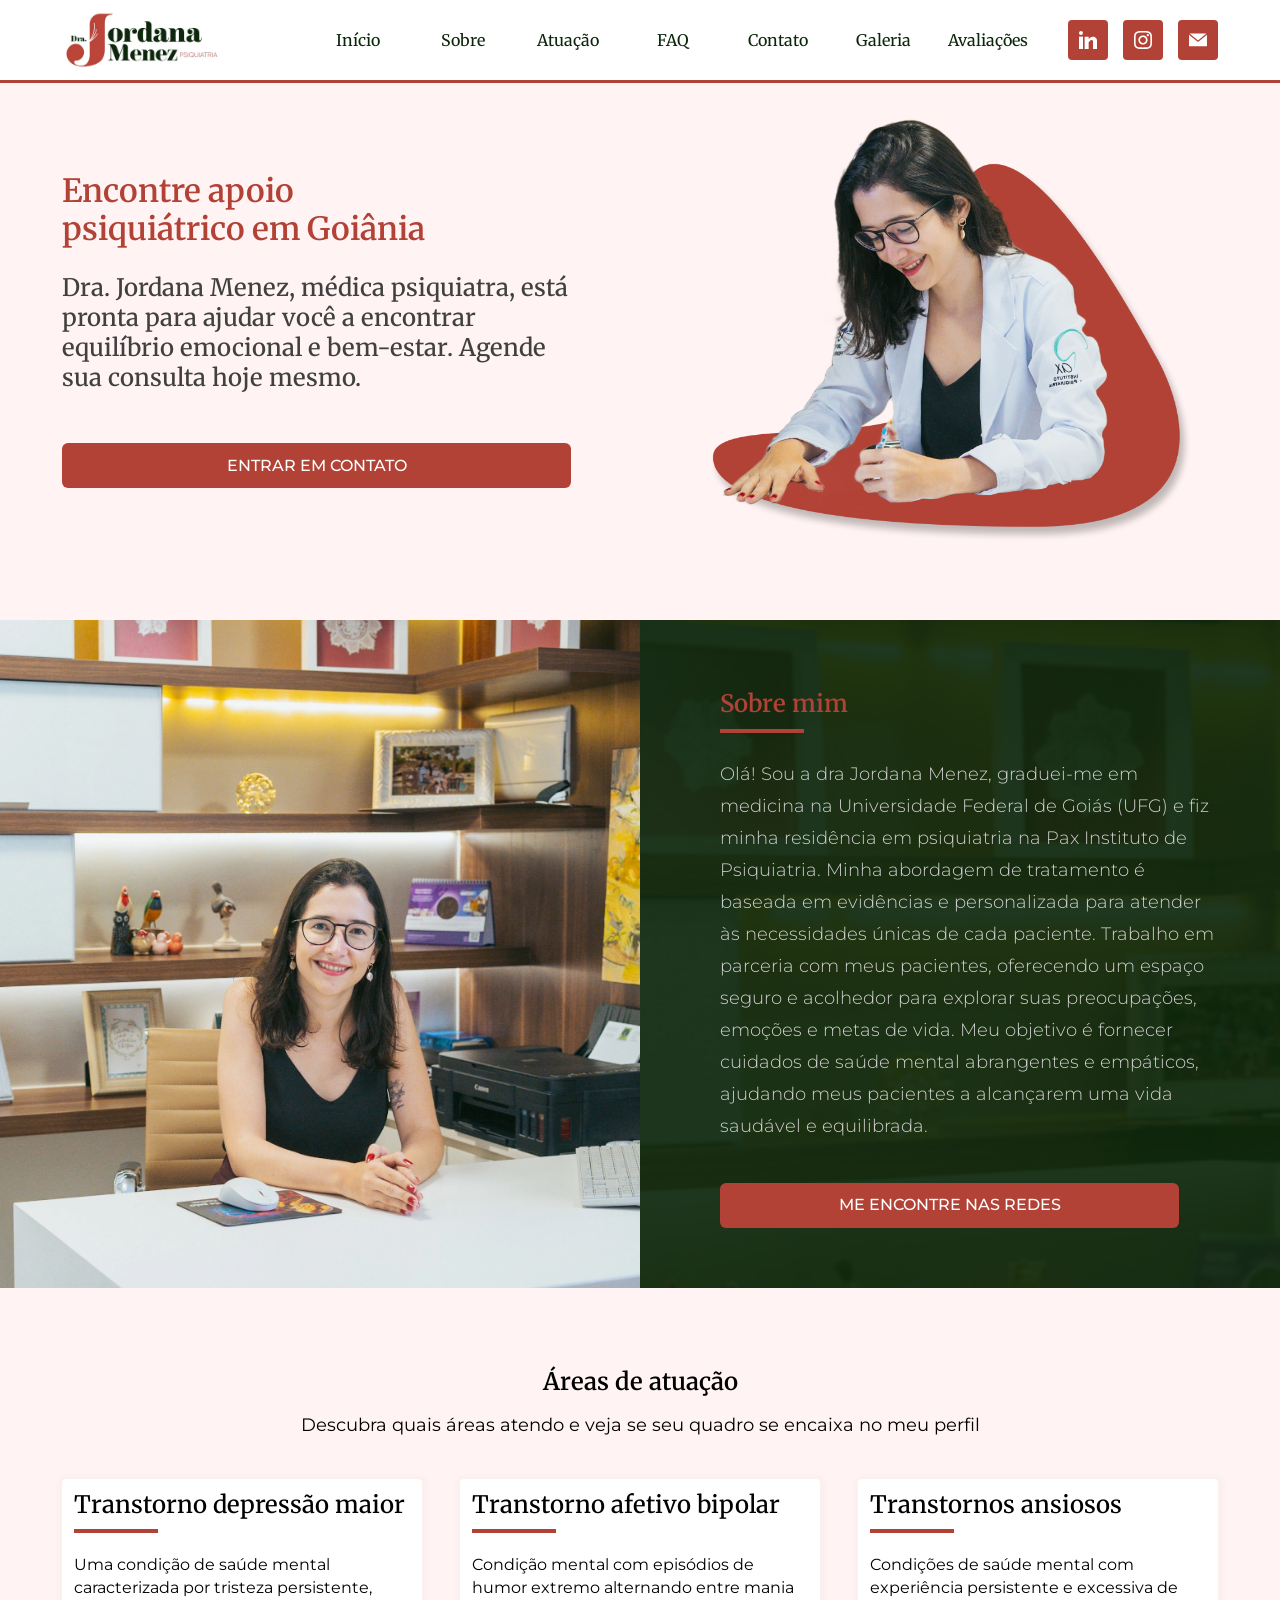
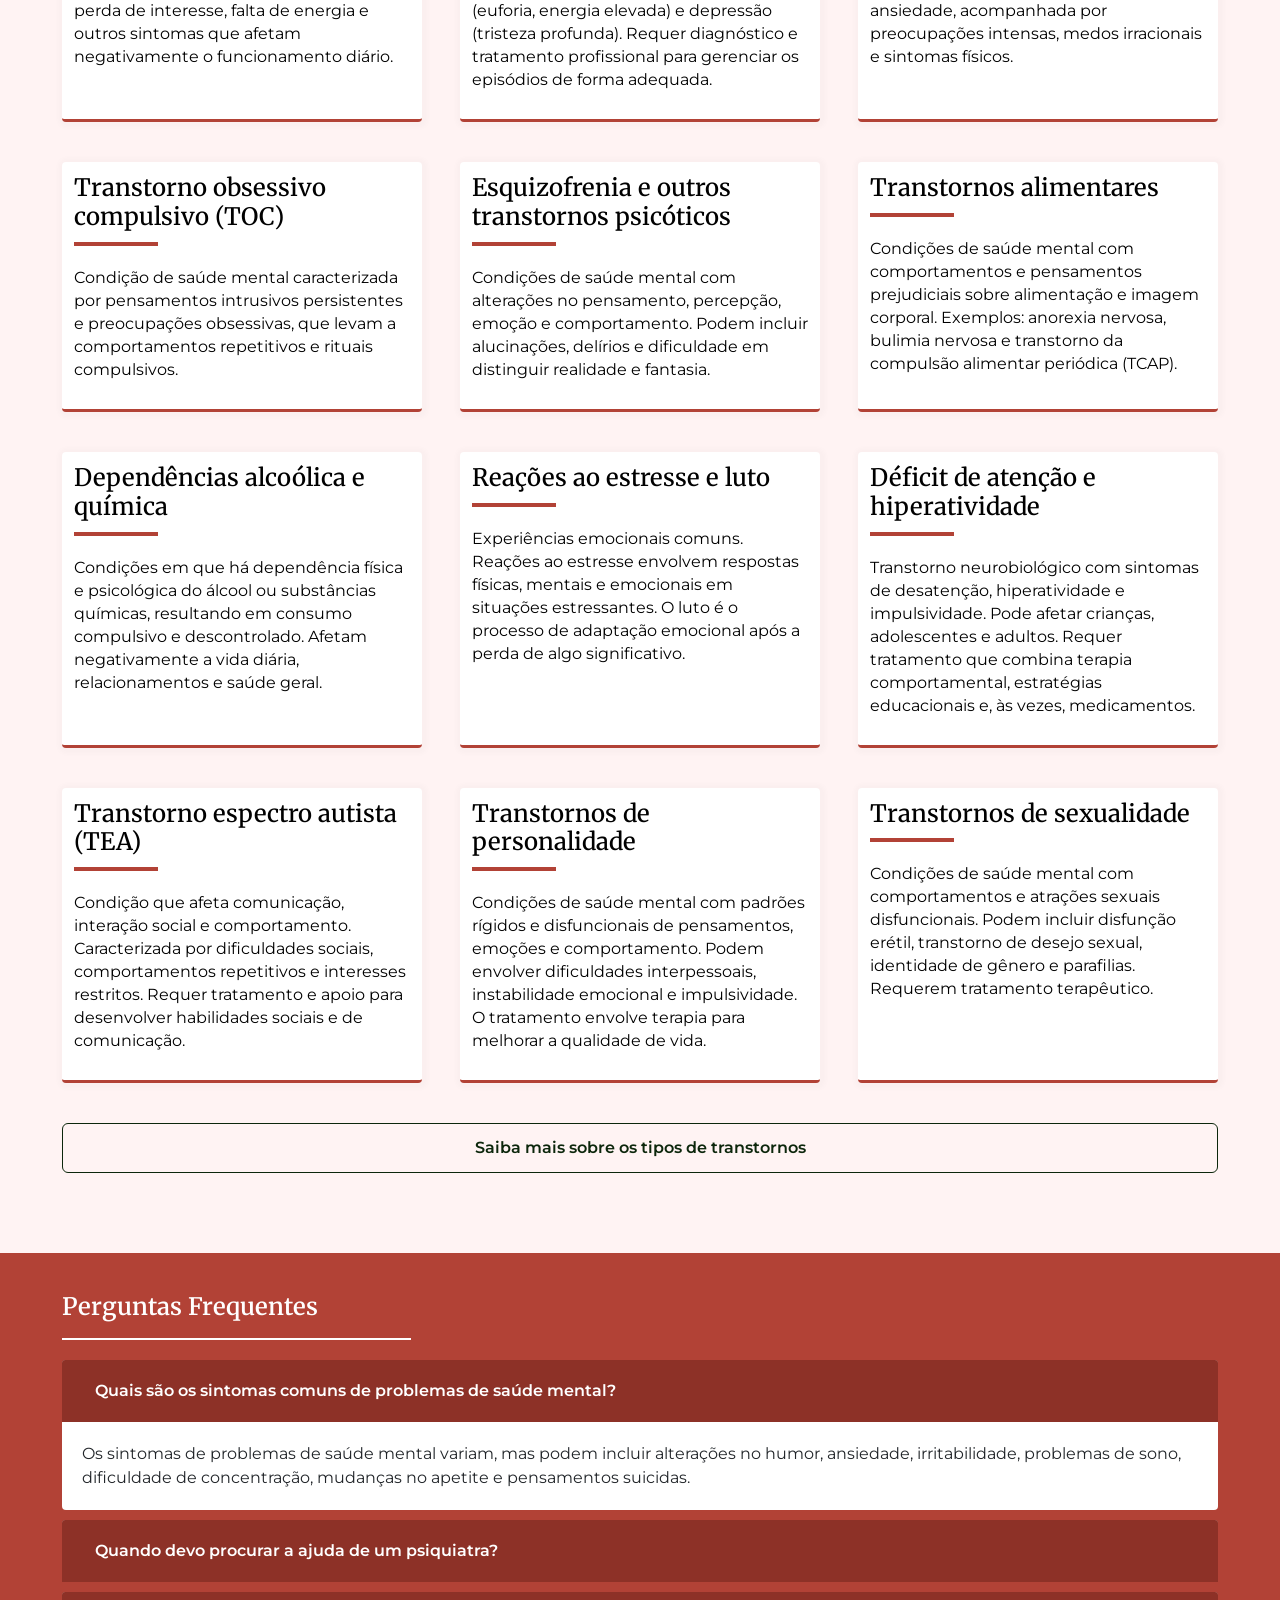
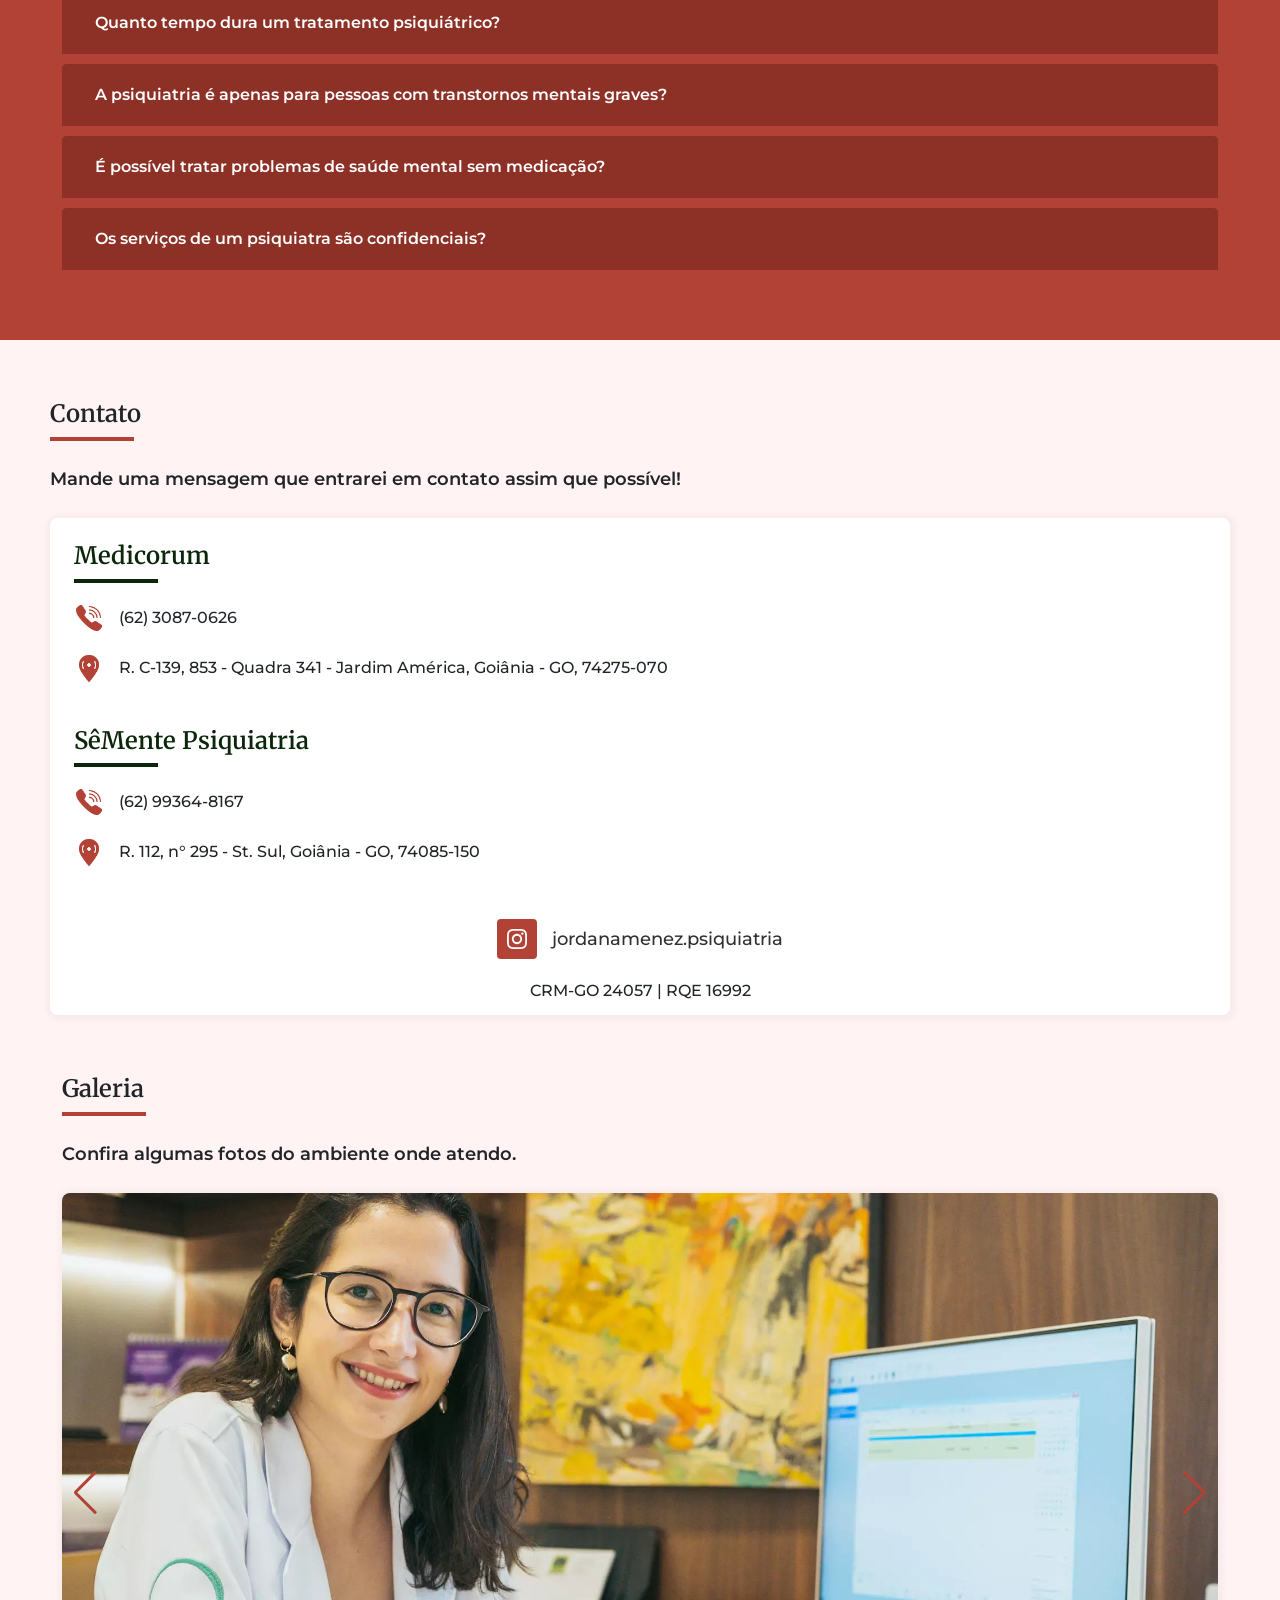
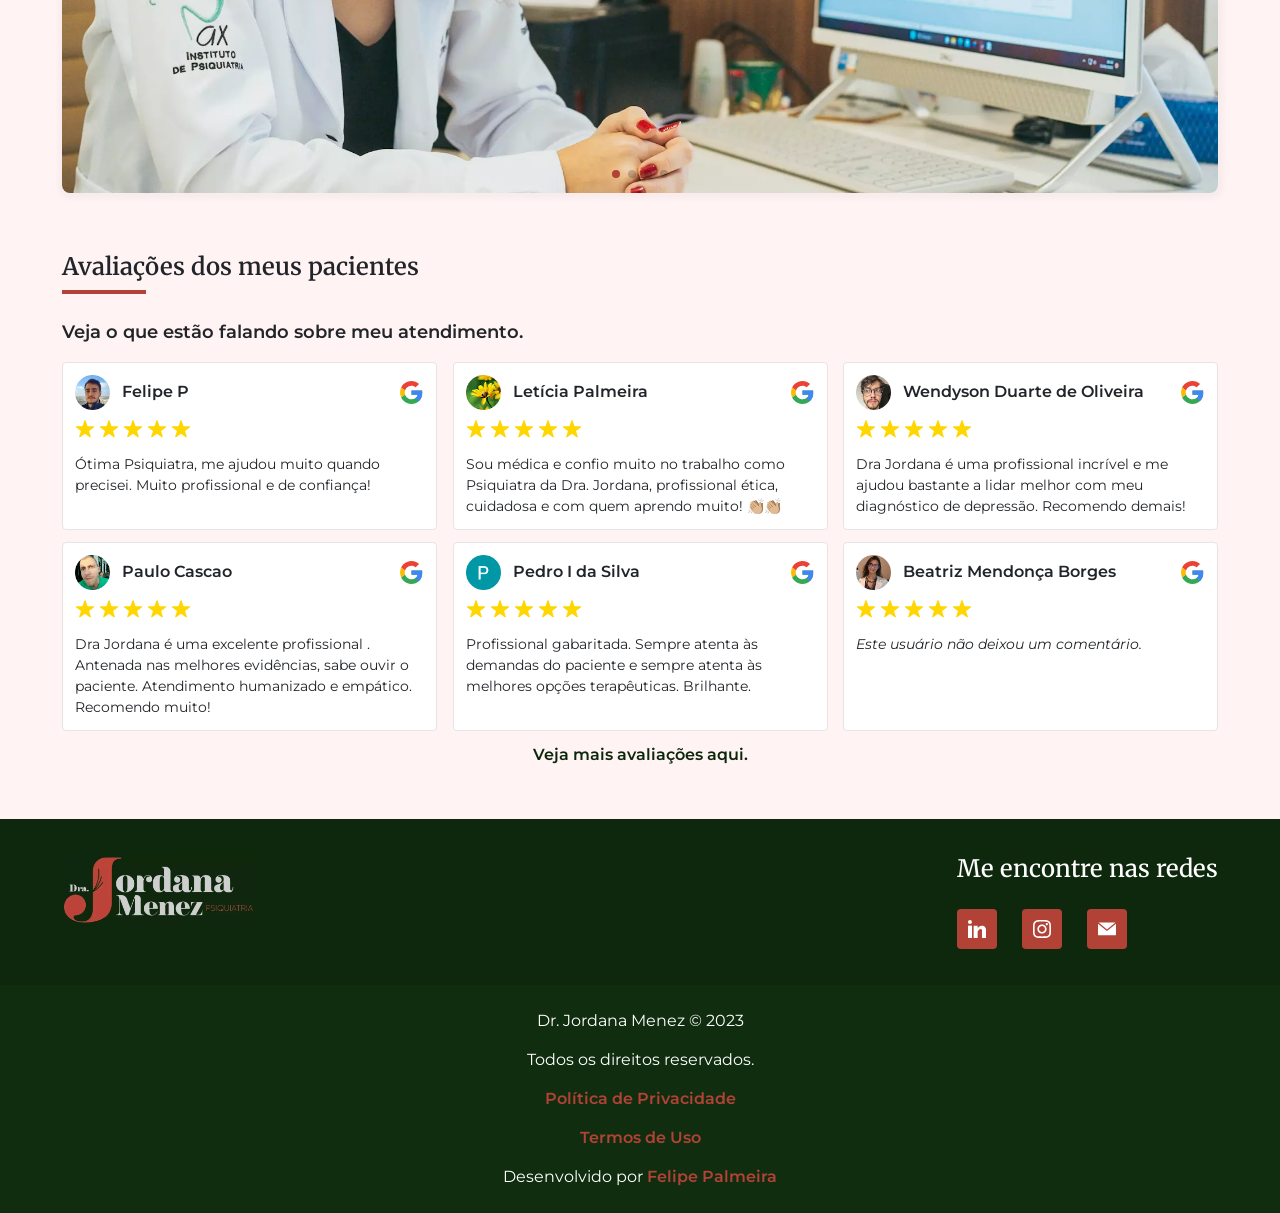
==== commit 1d11a0d8: "Alterando contatos" ====
--- a/index.html
+++ b/index.html
@@ -389,15 +389,15 @@
                                 </div>
                             </div>
                             <div class="clinica-item">
-                                <h4>Flore.Ser</h4>
+                                <h4>SêMente Psiquiatria</h4>
                                 <hr class="hr-green-low">
                                 <div class="clinica-option">
                                     <img src="assets/img/icons/tel.png" width="30px" height="30px" alt="Telefone">
-                                    <div class="option-txt">(62) 98115-7656</div>
+                                    <div class="option-txt">(62) 99364-8167</div>
                                 </div>
                                 <div class="clinica-option">
                                     <img src="assets/img/icons/local.png" width="30px" height="30px" alt="Local">
-                                    <div class="option-txt">Rua benjamim Santos Qd 12 Lt 02, Jardim Todos os Santos, Senador Canedo</div>
+                                    <div class="option-txt">R. 112, n° 295 - St. Sul, Goiânia - GO, 74085-150</div>
                                 </div>
                             </div>
                             <div class="crm-contato">
